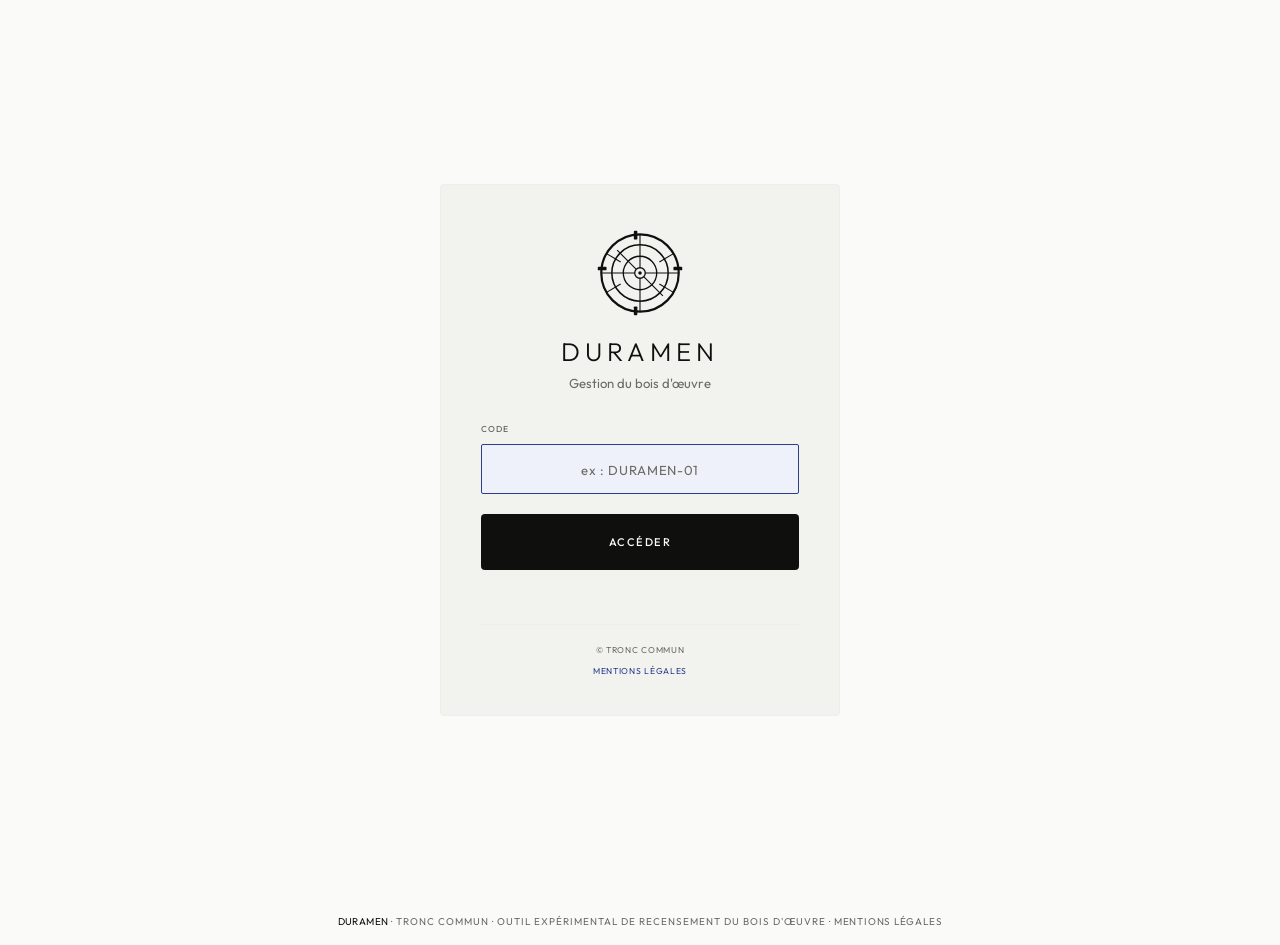
==== index.html @ 6d811fc1 "feat(bureau): donut essences, bug NM, onglets bleus, logo SVG, modale extraction - Vue Ma commune : " ====
<!DOCTYPE html>
<html lang="fr">
<head>
<meta charset="UTF-8">
<meta name="viewport" content="width=device-width, initial-scale=1.0">
<title>DURAMEN — Tronc Commun</title>

<!-- PWA -->
<link rel="manifest" href="manifest.json">
<meta name="theme-color" content="#1A1814">
<meta name="apple-mobile-web-app-capable" content="yes">
<meta name="apple-mobile-web-app-status-bar-style" content="black-translucent">
<meta name="apple-mobile-web-app-title" content="DURAMEN">
<link rel="apple-touch-icon" href="icon-192.png">
<link rel="icon" type="image/png" sizes="192x192" href="icon-192.png">
<link rel="icon" type="image/png" sizes="512x512" href="icon-512.png">

<!-- Fonts -->
<link href="https://fonts.googleapis.com/css2?family=Outfit:wght@200;300;400;500;600&display=swap" rel="stylesheet">
<link rel="stylesheet" href="theme.css">
<link rel="stylesheet" href="ui.css">
</head>
<body>

<!-- ─── HEADER ─── -->
<header>
  <div class="header-inner">

    <!-- Logo : bouton noir + duramen blanc -->
    <div class="logo-mark">
      <!-- Duramen SVG en blanc -->
      <svg xmlns="http://www.w3.org/2000/svg" viewBox="0 0 200 200" fill="none" aria-label="Duramen" style="color:#fff">
        <g transform="translate(100,100)">
          <circle cx="0" cy="0" r="88" stroke="currentColor" stroke-width="5"/>
          <rect x="-96" y="-14" width="20" height="8" rx="2" fill="currentColor"/>
          <rect x="76"  y="-14" width="20" height="8" rx="2" fill="currentColor"/>
          <rect x="-14" y="-96" width="8" height="20" rx="2" fill="currentColor"/>
          <rect x="-14" y="76"  width="8" height="20" rx="2" fill="currentColor"/>
          <circle cx="0" cy="0" r="64" stroke="currentColor" stroke-width="3.5"/>
          <circle cx="0" cy="0" r="38" stroke="currentColor" stroke-width="3"/>
          <circle cx="0" cy="0" r="12" stroke="currentColor" stroke-width="3"/>
          <circle cx="0" cy="0" r="4" fill="currentColor"/>
          <line x1="-88" y1="0" x2="-12" y2="0" stroke="currentColor" stroke-width="2.5"/>
          <line x1="12"  y1="0" x2="88"  y2="0" stroke="currentColor" stroke-width="2.5"/>
          <line x1="-52" y1="-52" x2="-9"  y2="-9"  stroke="currentColor" stroke-width="2.5"/>
          <line x1="9"   y1="9"   x2="52"  y2="52"  stroke="currentColor" stroke-width="2.5"/>
          <line x1="0"   y1="-88" x2="0"   y2="-12" stroke="currentColor" stroke-width="2.5"/>
          <line x1="0"   y1="88"  x2="0"   y2="12"  stroke="currentColor" stroke-width="2.5"/>
          <line x1="76"  y1="-44" x2="44"  y2="-25" stroke="currentColor" stroke-width="2.5"/>
          <line x1="76"  y1="44"  x2="44"  y2="25"  stroke="currentColor" stroke-width="2.5"/>
          <line x1="-76" y1="-44" x2="-44" y2="-25" stroke="currentColor" stroke-width="2.5"/>
          <line x1="-76" y1="44"  x2="-44" y2="25"  stroke="currentColor" stroke-width="2.5"/>
        </g>
      </svg>
    </div>

    <div class="header-title">
      <div class="title-duramen">DURAMEN</div>
      <div class="title-sub">Dynamique pour un Usage Raisonné des Arbres de la MEtropole Nantaise</div>
      <div class="title-tc">Tronc Commun — Gestion du stock bois d'œuvre</div>
    </div>

    <div class="header-right" id="header-stats">
      <div class="stat-pill">Stock : <strong id="hs-vol">—</strong> m³ utiles</div>
      <div class="stat-pill"><strong id="hs-lots">—</strong> lots · <strong id="hs-essences">—</strong> essences</div>
    </div>
  </div>
</header>

<!-- ─── TABS ─── -->
<div class="tabs-wrap">
  <div class="tabs">
    <button class="tab active" onclick="switchTab('saisie',this)">
      <span class="tab-icon">
        <svg width="14" height="14" viewBox="0 0 14 14" fill="none" xmlns="http://www.w3.org/2000/svg"><line x1="7" y1="1" x2="7" y2="13" stroke="currentColor" stroke-width="2" stroke-linecap="round"/><line x1="1" y1="7" x2="13" y2="7" stroke="currentColor" stroke-width="2" stroke-linecap="round"/></svg>
      </span>
      Nouveau lot
    </button>
    <button class="tab" onclick="switchTab('historique',this)">
      <span class="tab-icon">
        <svg width="14" height="14" viewBox="0 0 14 14" fill="none" xmlns="http://www.w3.org/2000/svg"><line x1="2" y1="3" x2="12" y2="3" stroke="currentColor" stroke-width="1.5" stroke-linecap="round"/><line x1="2" y1="7" x2="12" y2="7" stroke="currentColor" stroke-width="1.5" stroke-linecap="round"/><line x1="2" y1="11" x2="8" y2="11" stroke="currentColor" stroke-width="1.5" stroke-linecap="round"/></svg>
      </span>
      Stock
    </button>
    <button class="tab" onclick="switchTab('stock',this)">
      <span class="tab-icon">
        <svg width="14" height="14" viewBox="0 0 14 14" fill="none" xmlns="http://www.w3.org/2000/svg"><rect x="1" y="1" width="5" height="5" rx="1" stroke="currentColor" stroke-width="1.5"/><rect x="8" y="1" width="5" height="5" rx="1" stroke="currentColor" stroke-width="1.5"/><rect x="1" y="8" width="5" height="5" rx="1" stroke="currentColor" stroke-width="1.5"/><rect x="8" y="8" width="5" height="5" rx="1" stroke="currentColor" stroke-width="1.5"/></svg>
      </span>
      Extraction
    </button>
  </div>
</div>

<!-- ─── BOTTOM NAV mobile ─── -->
<nav class="bottom-nav" aria-label="Navigation principale">
  <div class="bottom-nav-inner">
    <button class="bnav-btn" onclick="switchTab('accueil',this)" data-panel="accueil">
      <svg viewBox="0 0 24 24" fill="none" xmlns="http://www.w3.org/2000/svg"><path d="M3 12L12 3L21 12V20C21 20.5523 20.5523 21 20 21H15V15H9V21H4C3.44772 21 3 20.5523 3 20V12Z" stroke="currentColor" stroke-width="1.8" stroke-linecap="round" stroke-linejoin="round"/></svg>
      Accueil
    </button>
    <button class="bnav-btn active" onclick="switchTab('saisie',this)" data-panel="saisie">
      <svg viewBox="0 0 24 24" fill="none" xmlns="http://www.w3.org/2000/svg"><line x1="12" y1="5" x2="12" y2="19" stroke="currentColor" stroke-width="2" stroke-linecap="round"/><line x1="5" y1="12" x2="19" y2="12" stroke="currentColor" stroke-width="2" stroke-linecap="round"/></svg>
      Nouveau
    </button>
    <button class="bnav-btn" onclick="switchTab('historique',this)" data-panel="historique">
      <svg viewBox="0 0 24 24" fill="none" xmlns="http://www.w3.org/2000/svg"><line x1="4" y1="6" x2="20" y2="6" stroke="currentColor" stroke-width="1.8" stroke-linecap="round"/><line x1="4" y1="12" x2="20" y2="12" stroke="currentColor" stroke-width="1.8" stroke-linecap="round"/><line x1="4" y1="18" x2="14" y2="18" stroke="currentColor" stroke-width="1.8" stroke-linecap="round"/></svg>
      Stock
    </button>
    <button class="bnav-btn" onclick="switchTab('stock',this)" data-panel="stock">
      <svg viewBox="0 0 24 24" fill="none" xmlns="http://www.w3.org/2000/svg"><rect x="3" y="3" width="8" height="8" rx="1.5" stroke="currentColor" stroke-width="1.8"/><rect x="13" y="3" width="8" height="8" rx="1.5" stroke="currentColor" stroke-width="1.8"/><rect x="3" y="13" width="8" height="8" rx="1.5" stroke="currentColor" stroke-width="1.8"/><rect x="13" y="13" width="8" height="8" rx="1.5" stroke="currentColor" stroke-width="1.8"/></svg>
      Extraction
    </button>
  </div>
</nav>

<main>

  <!-- ═══ ACCUEIL MOBILE ═══ -->
  <div class="panel" id="panel-accueil">
    <div class="accueil-commune-row">
      <span class="commune-chip home-commune-badge" id="accueil-commune">—</span>
    </div>
    <div class="accueil-stock">
      <div class="accueil-stock-val" id="accueil-stock-val">—</div>
      <div class="home-stock-unit">m³ disponibles</div>
    </div>
    <div class="accueil-actions">
      <button class="btn-home btn-home-primary" onclick="switchTab('saisie',this)" data-panel="saisie">
        <span class="btn-home-icon-box">
          <svg class="btn-home-icon-svg" viewBox="0 0 24 24" fill="none" stroke="currentColor" stroke-width="2" stroke-linecap="round" stroke-linejoin="round"><line x1="12" y1="5" x2="12" y2="19"/><line x1="5" y1="12" x2="19" y2="12"/></svg>
        </span>
        <span class="btn-home-text">
          <span class="btn-home-label">Ajouter au stock</span>
          <span class="btn-home-sub">Saisir un nouveau lot</span>
        </span>
        <span class="btn-home-arrow">›</span>
      </button>
      <button class="btn-home btn-home-secondary" onclick="switchTab('historique',this)" data-panel="historique">
        <span class="btn-home-icon-box btn-home-icon-voir">
          <svg class="btn-home-icon-svg" viewBox="0 0 24 24" fill="none" stroke="currentColor" stroke-width="2" stroke-linecap="round"><line x1="18" y1="20" x2="18" y2="10"/><line x1="12" y1="20" x2="12" y2="4"/><line x1="6" y1="20" x2="6" y2="14"/></svg>
        </span>
        <span class="btn-home-text">
          <span class="btn-home-label">Voir le stock</span>
          <span class="btn-home-sub">Par essence, en temps réel</span>
        </span>
        <span class="btn-home-arrow">›</span>
      </button>
      <button class="btn-home btn-home-secondary" onclick="switchTab('stock',this)" data-panel="stock">
        <span class="btn-home-icon-box">
          <svg class="btn-home-icon-svg" viewBox="0 0 24 24" fill="none" stroke="currentColor" stroke-width="2" stroke-linecap="round" stroke-linejoin="round"><polyline points="17,11 12,6 7,11"/><line x1="12" y1="6" x2="12" y2="18"/><line x1="3" y1="18" x2="21" y2="18"/></svg>
        </span>
        <span class="btn-home-text">
          <span class="btn-home-label">Extraire du stock</span>
          <span class="btn-home-sub">Sortie, usage, destination</span>
        </span>
        <span class="btn-home-arrow">›</span>
      </button>
      <div class="accueil-actions-sep"></div>
      <button class="btn-home btn-home-feedback" onclick="switchTab('feedback',this)" data-panel="feedback">
        <span class="btn-home-icon-box">
          <svg class="btn-home-icon-svg" viewBox="0 0 24 24" fill="none" stroke="currentColor" stroke-width="2" stroke-linecap="round" stroke-linejoin="round"><path d="M21 15a2 2 0 0 1-2 2H7l-4 4V5a2 2 0 0 1 2-2h14a2 2 0 0 1 2 2z"/></svg>
        </span>
        <span class="btn-home-text">
          <span class="btn-home-label">Ticket retour</span>
          <span class="btn-home-sub">Donner mon avis — phase de test</span>
        </span>
        <span class="btn-home-arrow">›</span>
      </button>
    </div>
  </div>

  <!-- ═══ ONGLET 1 : NOUVEAU LOT ═══ -->
  <div class="panel active" id="panel-saisie">

    <div class="step-indicator" id="steps">
      <div class="step active" id="step1"><div class="step-dot">1</div> Informations du lot</div>
      <div class="step-sep">›</div>
      <div class="step" id="step2"><div class="step-dot">2</div> Grumes</div>
      <div class="step-sep">›</div>
      <div class="step" id="step3"><div class="step-dot">3</div> Calcul de débit</div>
    </div>

    <!-- ÉTAPE 1 -->
    <div id="etape1">
      <!-- NOM DU LOT — champ hero, obligatoire et visible -->
      <div class="lot-nom-hero">
        <div style="flex:1">
          <div class="lot-nom-hero-label">Nom du lot *</div>
          <input class="lot-nom-hero-input" type="text" id="lot-nom"
            placeholder="Ex : Chênes bord du chemin de la Haie…"
            autocomplete="off">
          <div class="lot-nom-required hidden" id="lot-nom-required">⚠ Le nom du lot est obligatoire</div>
        </div>
      </div>

      <div class="card">
        <div class="card-title">
          <svg class="icon-inline" viewBox="0 0 104 132" fill="none" xmlns="http://www.w3.org/2000/svg"><path d="M28 120 L28 86" stroke="currentColor" stroke-width="2.5" stroke-linecap="round"/><path d="M28 92 C28 60 4 54 8 40 C12 26 44 26 48 40 C52 54 28 60 28 92Z" fill="none" stroke="currentColor" stroke-width="2.2"/><path d="M52 125 L52 82" stroke="currentColor" stroke-width="2.5" stroke-linecap="round"/><path d="M52 90 C52 52 22 44 26 26 C30 8 74 8 78 26 C82 44 52 52 52 90Z" fill="none" stroke="currentColor" stroke-width="2.2"/><path d="M76 120 L76 88" stroke="currentColor" stroke-width="2.5" stroke-linecap="round"/><path d="M76 94 C76 62 52 56 56 42 C60 28 92 28 96 42 C100 56 76 62 76 94Z" fill="none" stroke="currentColor" stroke-width="2.2"/><path d="M8 126 Q52 118 96 126" fill="none" stroke="currentColor" stroke-width="2.2" stroke-linecap="round"/></svg>
          Informations générales du lot
        </div>
        <div class="form-grid">
          <div class="field">
            <label>Essence de l'arbre *</label>
            <select id="essence">
              <option value="">— Choisir —</option>
              <option value="Aulne">Aulne</option>
              <option value="Châtaignier">Châtaignier</option>
              <option value="Chêne">Chêne</option>
              <option value="Cyprès">Cyprès</option>
              <option value="Douglas">Douglas</option>
              <option value="Épicéa">Épicéa</option>
              <option value="Frêne">Frêne</option>
              <option value="Hêtre">Hêtre</option>
              <option value="Mélèze">Mélèze</option>
              <option value="Merisier">Merisier</option>
              <option value="Noyer">Noyer</option>
              <option value="Peuplier">Peuplier</option>
              <option value="Pin maritime">Pin maritime</option>
              <option value="Pin sylvestre">Pin sylvestre</option>
              <option value="Platane">Platane</option>
              <option value="Robinier (Acacia)">Robinier (Acacia)</option>
              <option value="Séquoia">Séquoia</option>
              <option value="Tilleul">Tilleul</option>
              <option value="Autre">Autre</option>
            </select>
          </div>
          <div class="field">
            <label>Commune</label>
            <input type="text" id="commune" placeholder="Ex : votre commune" autocomplete="off">
            <span id="commune-hint" class="commune-hint hidden"><a href="#" onclick="reinitialiserCommune();return false;" style="color:var(--signal)">Modifier la commune</a></span>
          </div>
          <div class="field">
            <label>Cause d'abattage *</label>
            <select id="cause">
              <option value="">— Choisir —</option>
              <option value="Coupe sanitaire">Coupe sanitaire</option>
              <option value="Intempérie">Intempérie (chablis, neige…)</option>
              <option value="Entretien">Entretien courant</option>
              <option value="Aménagement">Aménagement urbain</option>
              <option value="Plantation">Renouvellement plantation</option>
            </select>
          </div>
          <div class="field">
            <label>Provenance *</label>
            <select id="provenance">
              <option value="">— Choisir —</option>
              <option value="Alignement">Alignement urbain</option>
              <option value="Bosquet">Bosquet</option>
              <option value="Forêt">Forêt</option>
              <option value="Haie bocagère">Haie bocagère</option>
              <option value="Parc">Parc municipal</option>
            </select>
          </div>
          <div class="field">
            <label>Année de coupe *</label>
            <select id="annee">
              <option value="">— Choisir —</option>
              <option value="2020">2020</option>
              <option value="2021">2021</option>
              <option value="2022">2022</option>
              <option value="2023">2023</option>
              <option value="2024">2024</option>
              <option value="2025">2025</option>
              <option value="2026" selected>2026</option>
              <option value="2027">2027</option>
              <option value="2028">2028</option>
              <option value="2029">2029</option>
              <option value="2030">2030</option>
            </select>
          </div>
          <div class="field">
            <label>Usage prévu du bois *</label>
            <select id="usage">
              <option value="">— Choisir —</option>
              <option value="Intérieur">Intérieur</option>
              <option value="Extérieur">Extérieur</option>
              <option value="Non défini">Non défini</option>
            </select>
          </div>
        </div>

        <!-- PARTAGE VOLONTAIRE -->
        <div class="partage-toggle-wrap">
          <div class="partage-toggle-label">
            <strong>Rendre ce lot visible aux autres communes</strong>
            <small>Si activé, les autres communes pourront consulter ce lot en lecture seule dans la vue Territoire</small>
          </div>
          <label class="toggle-switch">
            <input type="checkbox" id="lot-partage">
            <span class="toggle-slider"></span>
          </label>
        </div>

        <div class="flex-end">
          <button class="btn btn-primary" onclick="goToEtape2()">Continuer → Saisie des grumes</button>
        </div>
      </div>
    </div>

    <!-- ÉTAPE 2 -->
    <div id="etape2" class="hidden">
      <div class="card">
        <div class="card-title">
          <svg class="icon-inline" viewBox="0 0 130 110" fill="none" xmlns="http://www.w3.org/2000/svg"><line x1="22" y1="28" x2="112" y2="33" stroke="currentColor" stroke-width="3" stroke-linecap="round"/><line x1="22" y1="92" x2="112" y2="87" stroke="currentColor" stroke-width="3" stroke-linecap="round"/><path d="M72 33 Q80 18 96 8" stroke="currentColor" stroke-width="2.8" stroke-linecap="round"/><ellipse cx="22" cy="60" rx="14" ry="32" fill="white" stroke="currentColor" stroke-width="3"/><ellipse cx="22" cy="60" rx="9" ry="21" fill="none" stroke="currentColor" stroke-width="2"/><ellipse cx="22" cy="60" rx="4.5" ry="11" fill="none" stroke="currentColor" stroke-width="2"/><ellipse cx="112" cy="60" rx="10" ry="27" fill="white" stroke="currentColor" stroke-width="3"/></svg>
          Saisie des grumes
          <span id="nb-grumes-badge" style="margin-left:auto;background:var(--encre);color:var(--craie);padding:2px 9px;border-radius:2px;font-size:0.65rem;font-weight:500;letter-spacing:0.1em;">0 grume</span>
        </div>
        <div class="info-box">Saisissez les dimensions de chaque grume. Le diamètre est mesuré au petit bout, sans l'écorce.</div>
        <div class="form-grid three">
          <div class="field">
            <label>Longueur (m) *</label>
            <input type="number" id="g-longueur" min="0.1" max="30" step="0.01" placeholder="Ex : 4.20">
          </div>
          <div class="field">
            <label>Ø petit bout (cm) *</label>
            <input type="number" id="g-diametre" min="5" max="200" step="1" placeholder="Ex : 28">
          </div>
          <div class="field">
            <label>&nbsp;</label>
            <button class="btn btn-primary" onclick="ajouterGrume()">+ Ajouter la grume</button>
          </div>
        </div>
        <div id="grumes-container" style="margin-top:18px">
          <div class="empty-state">
            <div class="icon">
              <svg width="40" height="35" viewBox="0 0 130 110" fill="none" xmlns="http://www.w3.org/2000/svg"><line x1="22" y1="28" x2="112" y2="33" stroke="#C9BAA3" stroke-width="3" stroke-linecap="round"/><line x1="22" y1="92" x2="112" y2="87" stroke="#C9BAA3" stroke-width="3" stroke-linecap="round"/><ellipse cx="22" cy="60" rx="14" ry="32" fill="none" stroke="#C9BAA3" stroke-width="3"/><ellipse cx="22" cy="60" rx="9" ry="21" fill="none" stroke="#C9BAA3" stroke-width="2"/><ellipse cx="112" cy="60" rx="10" ry="27" fill="none" stroke="#C9BAA3" stroke-width="3"/></svg>
            </div>
            <p>Aucune grume saisie pour l'instant.<br>Ajoutez votre première grume ci-dessus.</p>
          </div>
        </div>
        <div class="flex-between mt-16">
          <button class="btn btn-outline" onclick="goToEtape1()">← Retour</button>
          <button class="btn btn-primary" onclick="goToEtape3()">Continuer → Calcul de débit</button>
        </div>
      </div>
    </div>

    <!-- ÉTAPE 3 -->
    <div id="etape3" class="hidden">
      <div class="card">
        <div class="card-title">⚙ Paramètres de sciage</div>
        <div id="info-essence-debit" class="info-box"></div>
        <div class="form-grid">
          <div class="field">
            <label>Épaisseur des planches (mm) *</label>
            <input type="number" id="epaisseur" min="5" max="200" step="1" placeholder="Ex : 27" oninput="calculerDebit()">
          </div>
          <div class="field">
            <label>&nbsp;</label>
            <span class="formule-badge" style="align-self:flex-end" data-tip="Formule DURAMEN :&#10;V_débits = V_grume × 0.55 × (e / (e + 3))&#10;&#10;• V_grume = π × (D/2)² × L&#10;• 0.55 = rendement matière (pertes géométriques, défauts, écorce)&#10;• e = épaisseur nominale en mm&#10;• 3 mm = trait de scie fixe&#10;&#10;Nb planches = D / (e + 3)">📐 Formule utilisée</span>
          </div>
        </div>
      </div>

      <div id="resultats-container" class="hidden">
        <div class="result-block">
          <h3>📊 Résultats du débit</h3>
          <div class="result-grid" id="result-grid"></div>
          <div class="dechets-block" id="dechets-block"></div>
        </div>
        <div class="card">
          <div class="card-title">📋 Détail par grume</div>
          <div class="table-wrap">
            <table id="result-table">
              <thead>
                <tr>
                  <th>#</th><th>Longueur</th><th>Ø petit bout</th>
                  <th>Volume grume</th><th>Nb planches</th>
                  <th>Linéaire total</th><th>Largeur moy.</th>
                </tr>
              </thead>
              <tbody id="result-tbody"></tbody>
            </table>
          </div>
        </div>
      </div>

      <div class="flex-between mt-16">
        <button class="btn btn-outline" onclick="goToEtape2()">← Retour</button>
        <button class="btn btn-primary" onclick="sauvegarderLot()">💾 Sauvegarder ce lot</button>
      </div>
    </div>

  </div>

  <!-- ═══ ONGLET 2 : STOCK ═══ -->
  <div class="panel" id="panel-stock">
    <div id="ext-content"></div>
    <div id="grume-sel-sheet-wrap">
      <div id="grume-sel-sheet-overlay" onclick="fermerGrumeSelSheet()"></div>
      <div id="grume-sel-sheet">
        <div class="grume-sel-handle"></div>
        <div id="grume-sel-content"></div>
      </div>
    </div>
  </div>

  <!-- ═══ ONGLET 3 : EXTRACTIONS ═══ -->
  <div class="panel" id="panel-extraction">
    <div class="flex-between" style="margin-bottom:20px">
      <div>
        <div class="stock-title">Extractions de lots</div>
        <div class="stock-subtitle">Enregistrez les sorties de bois avec usage et destination</div>
      </div>
      <button class="btn btn-primary" onclick="ouvrirModalExtraction()">↗ Nouvelle extraction</button>
    </div>
    <div id="extraction-list"></div>
  </div>

  <!-- ═══ ONGLET 4 : HISTORIQUE ═══ -->
  <div class="panel" id="panel-historique">
    <div class="histo-toggle-bar">
      <button class="histo-toggle-btn active" id="histo-btn-commune" onclick="switchHistoVue('commune')">Ma commune</button>
      <button class="histo-toggle-btn" id="histo-btn-communaute" onclick="switchHistoVue('communaute')">Communauté</button>
    </div>
    <div id="histo-content"></div>
  </div>

  <!-- ═══ ONGLET 5 : TERRITOIRE ═══ -->
  <div class="panel" id="panel-territoire">
    <div class="flex-between" style="margin-bottom:20px">
      <div>
        <div class="stock-title">Vue Territoire</div>
        <div class="stock-subtitle">Lots partagés volontairement par les communes partenaires</div>
      </div>
    </div>
    <div class="info-box" style="margin-bottom:18px">
      Seuls les lots dont les communes ont activé le partage sont visibles ici. Chaque commune reste libre de partager ou non ses données.
    </div>
    <div id="territoire-container"></div>
  </div>

  <!-- ═══ PANEL : TICKET RETOUR ═══ -->
  <div class="panel" id="panel-feedback">
    <div class="feedback-header">
      <button class="feedback-retour-btn" onclick="retourAccueil()">← Accueil</button>
      <div class="feedback-titre">Ticket retour — phase de test</div>
    </div>
    <div class="feedback-card">
      <div class="feedback-section-label">Type de retour</div>
      <div class="feedback-types">
        <button class="feedback-type-btn" onclick="selFeedbackType(this,'usage-design')">Usage / Design</button>
        <button class="feedback-type-btn" onclick="selFeedbackType(this,'amelioration')">Amélioration</button>
        <button class="feedback-type-btn" onclick="selFeedbackType(this,'bug')">Bug</button>
        <button class="feedback-type-btn" onclick="selFeedbackType(this,'message-libre')">Message libre</button>
      </div>
      <div class="feedback-section-label">Votre message</div>
      <textarea class="feedback-textarea" id="feedback-message" placeholder="Décrivez votre retour en détail..."></textarea>
      <div class="feedback-actions">
        <button class="feedback-btn-envoyer" onclick="envoyerTicket()">Envoyer le ticket</button>
        <button class="feedback-btn-effacer" onclick="effacerTicket()">Effacer</button>
      </div>
    </div>
  </div>

  <!-- ═══ GRUME SHEET ═══ -->
  <div id="grume-sheet-wrap">
    <div id="grume-sheet-overlay" onclick="fermerGrumeSheet()"></div>
    <div id="grume-sheet">
      <div class="grume-sheet-handle"></div>
      <div id="grume-sheet-content"></div>
    </div>
  </div>

</main>

<!-- ─── MODAL EXTRACTION ─── -->
<div class="extract-modal-bg" id="modal-extraction">
  <div class="extract-modal">
    <button class="modal-close" onclick="fermerModalExtraction()">✕</button>
    <h2>Nouvelle extraction</h2>
    <p class="modal-sub">Enregistrez la sortie d'un lot ou d'un volume de bois</p>
    <div class="form-grid" style="gap:14px">
      <div class="field">
        <label>Essence concernée *</label>
        <select id="ext-essence"><option value="">— Choisir —</option></select>
      </div>
      <div class="field">
        <label>Volume extrait (m³ utiles) *</label>
        <input type="number" id="ext-volume" min="0.001" step="0.001" placeholder="Ex : 0.850">
      </div>
      <div class="field">
        <label>Usage / Destination fonctionnelle *</label>
        <select id="ext-usage">
          <option value="">— Choisir —</option>
          <option value="Intérieur">Intérieur</option>
          <option value="Extérieur">Extérieur</option>
        </select>
      </div>
      <div class="field">
        <label>Lieu de destination *</label>
        <input type="text" id="ext-destination" placeholder="Ex : Atelier municipal de Vertavien">
      </div>
      <div class="field">
        <label>Commune de destination</label>
        <input type="text" id="ext-commune" placeholder="Ex : Saint-Jean-de-Boiseau">
      </div>
      <div class="field">
        <label>Responsable / Contact</label>
        <input type="text" id="ext-contact" placeholder="Ex : Jean Dupont, menuisier">
      </div>
    </div>
    <div class="field" style="margin-top:14px">
      <label>Notes complémentaires</label>
      <textarea id="ext-notes" placeholder="Détails sur la commande, conditions particulières…"></textarea>
    </div>
    <div id="ext-disponible" class="info-box ext-disponible hidden"></div>
    <div class="flex-end" style="margin-top:20px">
      <button class="btn btn-outline" onclick="fermerModalExtraction()">Annuler</button>
      <button class="btn btn-primary" onclick="enregistrerExtraction()">↗ Enregistrer l'extraction</button>
    </div>
  </div>
</div>

<!-- ─── ÉCRAN DE CONNEXION ─── -->
<div id="ecran-connexion" class="visible">
  <div class="login-card">
    <div class="login-logo">
      <svg xmlns="http://www.w3.org/2000/svg" viewBox="0 0 200 200" fill="none" aria-label="Duramen" style="color:var(--sumi)">
        <g transform="translate(100,100)">
          <circle cx="0" cy="0" r="88" stroke="currentColor" stroke-width="5"/>
          <rect x="-96" y="-14" width="20" height="8" rx="2" fill="currentColor"/>
          <rect x="76"  y="-14" width="20" height="8" rx="2" fill="currentColor"/>
          <rect x="-14" y="-96" width="8" height="20" rx="2" fill="currentColor"/>
          <rect x="-14" y="76"  width="8" height="20" rx="2" fill="currentColor"/>
          <circle cx="0" cy="0" r="64" stroke="currentColor" stroke-width="3.5"/>
          <circle cx="0" cy="0" r="38" stroke="currentColor" stroke-width="3"/>
          <circle cx="0" cy="0" r="12" stroke="currentColor" stroke-width="3"/>
          <circle cx="0" cy="0" r="4" fill="currentColor"/>
          <line x1="-88" y1="0" x2="-12" y2="0" stroke="currentColor" stroke-width="2.5"/>
          <line x1="12"  y1="0" x2="88"  y2="0" stroke="currentColor" stroke-width="2.5"/>
          <line x1="-52" y1="-52" x2="-9"  y2="-9"  stroke="currentColor" stroke-width="2.5"/>
          <line x1="9"   y1="9"   x2="52"  y2="52"  stroke="currentColor" stroke-width="2.5"/>
          <line x1="0"   y1="-88" x2="0"   y2="-12" stroke="currentColor" stroke-width="2.5"/>
          <line x1="0"   y1="88"  x2="0"   y2="12"  stroke="currentColor" stroke-width="2.5"/>
          <line x1="76"  y1="-44" x2="44"  y2="-25" stroke="currentColor" stroke-width="2.5"/>
          <line x1="76"  y1="44"  x2="44"  y2="25"  stroke="currentColor" stroke-width="2.5"/>
          <line x1="-76" y1="-44" x2="-44" y2="-25" stroke="currentColor" stroke-width="2.5"/>
          <line x1="-76" y1="44"  x2="-44" y2="25"  stroke="currentColor" stroke-width="2.5"/>
        </g>
      </svg>
    </div>
    <div class="login-title">DURAMEN</div>
    <div class="login-sub">Gestion du bois d'œuvre</div>
    <label class="login-field-label" for="login-code">CODE</label>
    <input class="login-input" type="text" id="login-code"
      placeholder="ex : DURAMEN-01"
      autocomplete="off" autocorrect="off" autocapitalize="characters" spellcheck="false"
      onkeydown="if(event.key==='Enter') tentativeConnexion()">
    <button class="login-btn" id="btn-login" onclick="tentativeConnexion()">ACCÉDER</button>
    <div class="login-error" id="login-erreur"></div>
    <div class="login-footer-links">
      <span class="login-copyright">© Tronc Commun</span>
      <a href="#" onclick="afficherMentions();return false;">Mentions légales</a>
    </div>
  </div>
</div>

<!-- ─── MENTIONS LÉGALES ─── -->
<div id="panel-mentions" class="hidden">
  <div id="panel-mentions-inner">
    <div class="mentions-body">
      <h2>Mentions légales &amp; Conditions d'utilisation</h2>
      <div class="date">Version 1.0 — 2026</div>
      <h3>1. Éditeur</h3>
      <p><strong>Tronc Commun</strong><br>La Montagne — 44620 · <a href="mailto:contact.tronccommun@gmail.com">contact.tronccommun@gmail.com</a> · SIRET 985 323 146 00011<br>Responsable de publication : Tronc Commun</p>
      <h3>2. Hébergement</h3>
      <p><strong>GitHub Pages</strong> — GitHub, Inc., San Francisco, CA, États-Unis.</p>
      <p><strong>Supabase</strong> — Supabase Inc. Données stockées dans l'Union européenne (région eu-west).</p>
      <h3>3. Nature de l'application</h3>
      <div class="mentions-highlight">DURAMEN est un <strong>outil expérimental de recensement de ressources naturelles</strong>, mis à disposition gratuitement dans le cadre d'une phase de test. Il ne constitue pas un logiciel certifié et ne saurait engager la responsabilité de son éditeur en cas d'interruption de service, de perte de données ou d'inexactitude des informations saisies.</div>
      <h3>4. Données collectées</h3>
      <p>DURAMEN ne collecte <strong>aucune donnée personnelle</strong> au sens du RGPD. Les données enregistrées sont exclusivement : volumes et essences de bois d'œuvre, noms de communes (données publiques), informations techniques sur les lots, codes d'accès anonymisés.</p>
      <h3>5. Partage des données entre communes</h3>
      <p>Chaque commune <strong>choisit librement</strong> de rendre visibles ses lots aux autres communes partenaires, lot par lot, via un bouton de partage. Les données non partagées restent strictement privées et accessibles uniquement aux agents de la commune concernée. Aucune donnée n'est partagée par défaut.</p>
      <h3>6. Accès et contrôle</h3>
      <p>L'accès est conditionné à un code d'accès communal attribué par l'éditeur. Ce code est partageable uniquement avec les agents habilités de la même commune (maximum 3 agents par code). L'éditeur se réserve le droit de désactiver tout code sans préavis en cas d'usage non conforme.</p>
      <h3>7. Responsabilité</h3>
      <p>La responsabilité de l'éditeur ne peut être engagée en cas d'interruption de service (GitHub, Supabase), de perte de données consécutive à une défaillance technique, d'usage non conforme, ou de dommages indirects.</p>
      <h3>8. Propriété intellectuelle</h3>
      <p>L'application DURAMEN, son interface, ses graphismes et son code source sont la propriété exclusive de l'éditeur. Toute reproduction sans autorisation est interdite.</p>
      <h3>9. Contact</h3>
      <p><a href="mailto:contact.tronccommun@gmail.com">contact.tronccommun@gmail.com</a></p>
      <div style="margin-top:28px">
        <button class="btn btn-outline" onclick="fermerMentions()">← Retour</button>
      </div>
    </div>
  </div>
</div>

<footer>
  <span>DURAMEN</span> · Tronc Commun · Outil expérimental de recensement du bois d'œuvre ·
  <a href="#" onclick="afficherMentions();return false;" style="color:var(--lin);text-decoration:none;letter-spacing:0.08em">Mentions légales</a>
</footer>

<script src="core.js"></script>
<script src="app.js"></script>
<script>
if ('serviceWorker' in navigator) {
  navigator.serviceWorker.register('./sw.js');
}
</script>
</body>
</html>
---- theme.css ----
/* ═══════════════════════════════════════
   DESIGN SYSTEM — Duramen / theme.css
   Tokens de design : couleurs, typographie, espacement
   Ce fichier est la seule source de vérité pour la palette et les polices.
═══════════════════════════════════════ */
:root {
  /* ─── Fonds ─── */
  --washi:        #FAFAF9;   /* fond principal */
  --neige:        #F2F2EE;   /* fond secondaire, stats */
  --brume:        #EEEEE9;   /* séparateurs, fond cards légères */

  /* ─── Textes ─── */
  --sumi:         #0F0F0E;   /* texte principal, header, CTA */
  --cendre:       #6b6b63;   /* labels, secondaire, placeholders */
  --pierre:       #CECEC8;   /* éléments inactifs, nav off, bordures légères */

  /* ─── Accent unique ─── */
  --indigo:       #2B3F8C;   /* onglet actif, champ focus, valeur calculée, badge commune, barre stock */
  --indigo-clair: #EEF0FA;   /* fond badge indigo */

  /* ─── Statuts ─── */
  --rouge:        #c0392b;
  --orange:       #d35400;
  --vert:         #788d5d;   /* validation, enregistrement */

  /* ─── Typographie ─── */
  --font-display:         'Outfit', sans-serif;
  --font-body:            'Outfit', sans-serif;
  --font-weight-thin:     300;
  --font-weight-light:    400;
  --font-weight-regular:  500;
  --font-weight-medium:   500;
  --font-weight-semibold: 600;

  /* ─── Bordures ─── */
  --border-thin:    1px solid var(--brume);
  --border-field:   1px solid var(--pierre);
  --border-active:  1px solid var(--indigo);
  --border-filled:  1px solid var(--sumi);

  /* ─── Rayons ─── */
  --border-radius-sm:    2px;
  --border-radius-md:    4px;
  --border-radius-bar:   3px;   /* barres de progression */
  --border-radius-btn:   10px;  /* boutons icône et toggles */
  --border-radius-inner: 8px;   /* cards internes, cadre valeur calculée */
  --border-radius-card:  12px;  /* cartes et boutons mobiles */
  --border-radius-pill:  20px;  /* badge commune, chips pilule */
  --border-radius-sheet: 14px;  /* arrondis top des bottom sheets */
  --border-radius-lg:    18px;  /* cadre téléphone uniquement */

  /* ─── Couleurs composées ─── */
  --indigo-border:  rgba(43, 63, 140, 0.2);    /* séparateur indigo léger */
  --indigo-sombre:  #1f2e6a;                    /* hover bouton indigo */
  --overlay-light:  rgba(15, 15, 14, 0.4);     /* fond overlay bottom sheets */
  --overlay:        rgba(15, 15, 14, 0.5);     /* fond overlay chargement */
  --overlay-dark:   rgba(15, 15, 14, 0.6);     /* fond overlay modales */
  --blanc-semi:     rgba(255, 255, 255, 0.65); /* labels sur fond sombre */
  --blanc-alpha:    rgba(255, 255, 255, 0.12); /* icône sur bouton sumi */
  --rouge-rgb:      192, 57, 43;               /* pour dégradés rouge semi-transparent */
}
---- ui.css ----
/* ═══════════════════════════════════════
   UI — Duramen / ui.css
   Composants visuels : layout, cartes, boutons, formulaires…
   Ce fichier est le terrain de jeu du graphiste.
   Les valeurs de couleur viennent toutes de theme.css (var(--…)).
═══════════════════════════════════════ */

*, *::before, *::after { box-sizing: border-box; margin: 0; padding: 0; }

body {
  font-family: var(--font-body);
  background: var(--washi);
  color: var(--sumi);
  min-height: 100vh;
  font-size: 13px;
  font-weight: var(--font-weight-light);
  line-height: 1.7;
}

/* ─── UTILITAIRES ─── */
.hidden { display: none !important; }

/* Extrait de HTML (inline styles supprimés) */
.commune-hint { font-size: 0.62rem; color: var(--cendre); }
.ext-disponible { margin-top: 14px; }

/* ─── HEADER ─── */
header {
  background: var(--washi);
  border-bottom: var(--border-thin);
  position: relative;
}

.header-inner {
  max-width: 1160px;
  margin: 0 auto;
  padding: 20px 32px 18px;
  display: flex;
  align-items: center;
  gap: 24px;
}

.logo-mark {
  flex-shrink: 0;
  width: 64px; height: 64px;
  background: transparent;
  display: flex; align-items: center; justify-content: center;
}
.logo-mark svg {
  width: 64px; height: 64px;
  color: var(--sumi);
  opacity: 0.9;
}

.header-title { flex: 1; min-width: 0; }

.title-duramen {
  font-family: var(--font-display);
  font-size: 1.55rem;
  font-weight: var(--font-weight-thin);
  color: var(--sumi);
  letter-spacing: 0.2em;
  line-height: 1;
  text-transform: uppercase;
}
.title-sub {
  font-family: var(--font-body);
  font-size: 0.78rem;
  color: var(--cendre);
  letter-spacing: 0.04em;
  margin-top: 5px;
  line-height: 1.4;
}
.title-tc {
  font-family: var(--font-body);
  font-size: 0.62rem;
  color: var(--indigo);
  font-weight: var(--font-weight-medium);
  letter-spacing: 0.12em;
  text-transform: uppercase;
  margin-top: 8px;
  display: flex; align-items: center; gap: 8px;
}
.title-tc::before {
  content: '';
  display: inline-block;
  width: 16px; height: 1px;
  background: var(--indigo);
}

.header-right { text-align: right; flex-shrink: 0; }
.header-stats-mobile { display: none; }
.stat-pill {
  background: var(--neige);
  border: var(--border-thin);
  border-radius: var(--border-radius-sm);
  padding: 5px 12px;
  margin-bottom: 5px;
  font-size: 0.72rem;
  color: var(--cendre);
  letter-spacing: 0.06em;
}
.stat-pill strong {
  color: var(--sumi);
  font-family: var(--font-display);
  font-size: 1rem;
  font-weight: var(--font-weight-light);
  letter-spacing: -0.02em;
}

/* ─── TABS desktop ─── */
.tabs-wrap {
  background: var(--washi);
  border-bottom: var(--border-thin);
}
.tabs {
  display: flex;
  max-width: 1160px;
  margin: 0 auto;
  padding: 0 32px;
  gap: 0;
}
.tab {
  padding: 10px 20px;
  cursor: pointer;
  font-family: var(--font-body);
  font-size: 0.62rem;
  font-weight: var(--font-weight-medium);
  color: var(--cendre);
  border: none;
  background: none;
  letter-spacing: 0.12em;
  text-transform: uppercase;
  display: flex; align-items: center; gap: 7px;
  border-bottom: 2px solid transparent;
  margin-bottom: -1px;
  transition: all 0.15s;
  white-space: nowrap;
  border-radius: 6px 6px 0 0;
}
.tab:hover { color: var(--sumi); background: var(--neige); }
.tab.active {
  background: var(--indigo);
  color: var(--washi);
  font-weight: var(--font-weight-semibold);
  border-bottom-color: transparent;
}
.tab .tab-icon { font-size: 0.85rem; flex-shrink: 0; }

/* ─── BOTTOM NAV mobile ─── */
.bottom-nav {
  display: none;
  position: fixed;
  bottom: 0; left: 0; right: 0;
  background: var(--washi);
  border-top: var(--border-thin);
  z-index: 50;
  padding-bottom: env(safe-area-inset-bottom);
}
.bottom-nav-inner { display: flex; justify-content: space-around; }
.bnav-btn {
  flex: 1;
  display: flex;
  flex-direction: column;
  align-items: center;
  gap: 3px;
  padding: 10px 4px 8px;
  background: none;
  border: none;
  cursor: pointer;
  color: var(--pierre);
  font-family: var(--font-body);
  font-size: 0.58rem;
  letter-spacing: 0.06em;
  text-transform: uppercase;
  transition: color 0.15s;
  -webkit-tap-highlight-color: transparent;
}
.bnav-btn svg { width: 22px; height: 22px; }
.bnav-btn.active { color: var(--indigo); font-weight: var(--font-weight-semibold); }
.bnav-btn.active svg { color: var(--indigo); }

/* ─── MAIN ─── */
main {
  max-width: 1160px;
  margin: 0 auto;
  padding: 28px 20px 80px;
}
.panel { display: none; }
.panel.active { display: block; }

/* ══════════════════════
   MOBILE
══════════════════════ */
@media (max-width: 600px) {
  .header-inner { padding: 12px 14px 10px; gap: 10px; }
  .logo-mark { width: 42px; height: 42px; }
  .logo-mark svg { width: 42px; height: 42px; }
  .title-duramen { font-size: 1.2rem; }
  .title-sub { display: none; }
  .title-tc { font-size: 0.6rem; margin-top: 4px; letter-spacing: 0.06em; }
  .header-right { display: none; }
  header { display: none; }
  .header-stats-mobile { display: none !important; }
  .tabs-wrap { display: none; }
  .bottom-nav { display: block; }
  footer { display: none; }
  main { padding: 14px 12px 84px; }
  .card { padding: 14px 13px; }
  .card-title { font-size: 0.62rem; }
  .step-indicator { gap: 5px; }
  .step { font-size: 0.6rem; }

  /* Connexion — règle 16px mobile */
  .login-card { padding: 36px 24px 28px; }
  .login-title { font-size: 1.8rem; }
  .login-sub { font-size: 1rem; font-weight: var(--font-weight-regular); }
  .login-field-label { font-size: 1rem; font-weight: var(--font-weight-regular); }
  .login-input { font-size: 1.125rem; font-weight: var(--font-weight-regular); }
  .login-btn { font-size: 1rem; font-weight: var(--font-weight-regular); }
  .login-error { font-size: 1rem; }
  .login-footer-links { font-size: 0.875rem; }

  /* Champs — anti-zoom iOS (font-size < 16px déclenche le zoom Safari) */
  .field input, .field select, .field textarea { font-size: 1rem; }

}

/* ─── CARD ─── */
.card {
  background: var(--washi);
  border-radius: var(--border-radius-md);
  padding: 24px 26px;
  margin-bottom: 16px;
  border: var(--border-thin);
}
.card-title {
  font-family: var(--font-display);
  font-size: 0.62rem;
  font-weight: var(--font-weight-medium);
  color: var(--sumi);
  letter-spacing: 0.12em;
  text-transform: uppercase;
  margin-bottom: 18px;
  display: flex; align-items: center; gap: 9px;
  padding-bottom: 12px;
  border-bottom: var(--border-thin);
}
.card-title .icon { font-size: 0.9rem; }

/* ─── FORM ─── */
.form-grid { display: grid; grid-template-columns: 1fr 1fr; gap: 14px; }
.form-grid.three { grid-template-columns: 1fr 1fr 1fr; }
.form-grid.four  { grid-template-columns: 1fr 1fr 1fr 1fr; }
.form-grid.full  { grid-template-columns: 1fr; }
@media(max-width:680px){
  .form-grid,.form-grid.three,.form-grid.four { grid-template-columns: 1fr; }
}

.field { display: flex; flex-direction: column; gap: 6px; }
.field label {
  font-family: var(--font-body);
  font-size: 0.54rem;
  font-weight: var(--font-weight-medium);
  color: var(--cendre);
  text-transform: uppercase;
  letter-spacing: 0.12em;
}
.field input, .field select, .field textarea {
  padding: 9px 0;
  border: none;
  border-bottom: var(--border-field);
  border-radius: 0;
  font-size: 0.92rem;
  font-family: var(--font-body);
  font-weight: var(--font-weight-light);
  background: transparent;
  color: var(--sumi);
  transition: border-color 0.2s;
  outline: none;
  appearance: none;
}
.field input:focus, .field select:focus, .field textarea:focus {
  border-bottom-color: var(--indigo);
}
.field input:not(:placeholder-shown):not(:focus) {
  border-bottom: var(--border-filled);
}
input.commune-locked {
  color: var(--cendre);
  cursor: default;
  border-bottom-color: var(--pierre);
}
.commune-readonly-val {
  padding: 9px 0;
  border-bottom: 1px solid var(--pierre);
  font-size: 0.92rem;
  font-family: var(--font-body);
  font-weight: var(--font-weight-medium);
  color: var(--indigo);
}
.field input::placeholder, .field textarea::placeholder {
  font-family: var(--font-body);
  font-weight: var(--font-weight-light);
  color: var(--pierre);
}
.field textarea {
  resize: vertical; min-height: 70px; line-height: 1.5;
  border: var(--border-field); border-radius: var(--border-radius-sm); padding: 9px 12px;
}
.field textarea:focus { border-color: var(--indigo); }
select {
  background-image: url("data:image/svg+xml,%3Csvg xmlns='http://www.w3.org/2000/svg' width='10' height='6'%3E%3Cpath d='M0 0l5 6 5-6z' fill='%23B0B0AA'/%3E%3C/svg%3E");
  background-repeat: no-repeat;
  background-position: right 4px center;
  padding-right: 22px;
  cursor: pointer;
}

/* ─── BUTTONS ─── */
.btn {
  padding: 10px 20px;
  border: var(--border-thin);
  border-radius: var(--border-radius-sm);
  font-family: var(--font-body);
  font-size: 0.62rem;
  font-weight: var(--font-weight-medium);
  letter-spacing: 0.14em;
  text-transform: uppercase;
  cursor: pointer;
  transition: all 0.15s;
  display: inline-flex; align-items: center; gap: 7px;
  background: transparent;
  color: var(--sumi);
}
.btn:hover { background: var(--neige); }

.btn-primary {
  background: var(--sumi);
  color: var(--washi);
  border: none;
  border-radius: var(--border-radius-md);
}
.btn-primary:hover { background: var(--sumi); }

.btn-signal {
  background: var(--indigo);
  color: var(--washi);
  border: none;
}
.btn-signal:hover { background: var(--indigo-sombre); }

.btn-success {
  background: var(--sumi);
  color: var(--washi);
  border: none;
}
.btn-success:hover { background: var(--sumi); }

.btn-orange {
  background: var(--sumi);
  color: var(--washi);
  border: none;
}
.btn-orange:hover { background: var(--sumi); }

.btn-danger {
  background: transparent;
  color: var(--rouge);
  border: 1px solid var(--rouge);
  padding: 5px 10px;
  font-size: 0.62rem;
}
.btn-danger:hover { background: var(--rouge); color: var(--washi); }

.btn-outline {
  background: transparent;
  color: var(--cendre);
  border: none;
}
.btn-outline:hover { color: var(--sumi); }

.btn-sm { padding: 5px 12px; font-size: 0.62rem; }

.btn-deconnexion {
  color: var(--cendre);
  border-color: var(--brume);
  font-size: 0.6rem;
  margin-top: 2px;
  padding: 3px 10px;
}

/* ─── GRUMES LIST ─── */
.grume-item {
  background: var(--washi);
  border: var(--border-thin);
  border-radius: var(--border-radius-sm);
  padding: 12px 16px;
  margin-bottom: 8px;
  display: flex; align-items: center; gap: 14px; flex-wrap: wrap;
}
.grume-num {
  background: var(--sumi);
  color: var(--washi);
  border-radius: 50%;
  width: 26px; height: 26px;
  display: flex; align-items: center; justify-content: center;
  font-family: var(--font-display);
  font-weight: var(--font-weight-medium); font-size: 0.62rem;
  flex-shrink: 0;
}
.grume-info { flex: 1; display: flex; gap: 16px; flex-wrap: wrap; }
.grume-field { display: flex; flex-direction: column; gap: 2px; }
.grume-field span:first-child { font-size: 0.54rem; text-transform: uppercase; letter-spacing: 0.12em; color: var(--cendre); }
.grume-field span:last-child { font-size: 0.92rem; font-weight: var(--font-weight-regular); }

/* ─── RESULTS ─── */
.result-block {
  background: var(--washi);
  color: var(--sumi);
  border: var(--border-thin);
  border-radius: var(--border-radius-md);
  padding: 24px 26px;
  margin-bottom: 16px;
  position: relative;
}
.result-block > * { position: relative; z-index: 1; }
.result-block h3 {
  font-family: var(--font-display);
  font-size: 0.54rem;
  font-weight: var(--font-weight-medium);
  letter-spacing: 0.12em;
  text-transform: uppercase;
  margin-bottom: 18px;
  color: var(--cendre);
  display: flex; align-items: center; gap: 8px;
}
.result-grid {
  display: grid;
  grid-template-columns: repeat(auto-fit, minmax(130px, 1fr));
  gap: 10px;
}
.result-stat {
  border: var(--border-thin);
  border-radius: var(--border-radius-sm);
  padding: 14px 16px;
  text-align: center;
}
.result-stat .val {
  font-family: var(--font-display);
  font-size: 1.23rem;
  font-weight: var(--font-weight-light);
  color: var(--sumi);
  line-height: 1;
  letter-spacing: -0.03em;
}
.result-stat .unit { font-size: 0.54rem; color: var(--indigo); margin-top: 4px; letter-spacing: 0.1em; text-transform: uppercase; }
.result-stat .lbl { font-size: 0.54rem; color: var(--cendre); margin-top: 5px; text-transform: uppercase; letter-spacing: 0.1em; }

.dechets-block {
  background: rgba(var(--rouge-rgb), 0.06);
  border: 1px solid rgba(var(--rouge-rgb), 0.2);
  border-radius: var(--border-radius-sm);
  padding: 12px 16px;
  margin-top: 14px;
  display: flex; align-items: center; gap: 10px;
  font-size: 0.82rem;
}
.dechets-block strong { color: var(--rouge); }

/* ─── TABLE ─── */
.table-wrap { overflow-x: auto; }
table { width: 100%; border-collapse: collapse; font-size: 0.82rem; }
th {
  background: var(--neige);
  color: var(--cendre);
  padding: 9px 12px;
  text-align: left;
  font-family: var(--font-body);
  font-size: 0.54rem;
  text-transform: uppercase;
  letter-spacing: 0.12em;
  font-weight: var(--font-weight-medium);
}
th:first-child { border-radius: var(--border-radius-sm) 0 0 0; }
th:last-child { border-radius: 0 var(--border-radius-sm) 0 0; }
td { padding: 9px 12px; border-bottom: var(--border-thin); }
tr:last-child td { border-bottom: none; }
tr:hover td { background: var(--neige); }

/* ─── BADGE ─── */
.badge {
  display: inline-block;
  padding: 3px 8px;
  border-radius: var(--border-radius-sm);
  font-size: 0.54rem;
  font-weight: var(--font-weight-medium);
  letter-spacing: 0.10em;
  text-transform: uppercase;
}
.badge-int    { background: var(--indigo-clair); color: var(--indigo); border: 1px solid var(--indigo); }
.badge-ext    { background: var(--neige); color: var(--cendre); border: var(--border-thin); }
.badge-struct { background: var(--sumi); color: var(--washi); }
.badge-mob    { background: var(--brume); color: var(--sumi); }
.badge-autre  { background: var(--neige); color: var(--cendre); border: var(--border-thin); }

/* ─── LOT CARDS ─── */
.lot-card {
  background: var(--washi);
  border-bottom: var(--border-thin);
  padding: 16px 0;
  transition: all 0.15s;
}
.lot-card:hover { background: var(--neige); }
.lot-card-header { display: flex; justify-content: space-between; align-items: flex-start; flex-wrap: wrap; gap: 8px; }
.lot-card-title { font-family: var(--font-display); font-size: 0.82rem; font-weight: var(--font-weight-light); letter-spacing: 0.02em; color: var(--sumi); }
.lot-card-meta { font-size: 0.75rem; color: var(--cendre); margin-top: 3px; }
.lot-card-stats { display: flex; gap: 14px; margin-top: 11px; flex-wrap: wrap; }
.lot-stat { font-size: 0.75rem; color: var(--cendre); }
.lot-stat strong { color: var(--sumi); }

/* ─── STOCK ─── */
.stock-header {
  display: flex; justify-content: space-between; align-items: center; flex-wrap: wrap; gap: 12px; margin-bottom: 20px;
}
.stock-title {
  font-family: var(--font-display);
  font-size: 1.1rem;
  font-weight: var(--font-weight-light);
  letter-spacing: 0.04em;
  color: var(--sumi);
}
.stock-subtitle {
  font-family: var(--font-body);
  color: var(--cendre);
  font-size: 0.9rem;
  margin-top: 2px;
}

.essence-row {
  background: var(--washi);
  border-bottom: var(--border-thin);
  padding: 14px 0;
  transition: all 0.15s;
}
.essence-row:hover { background: var(--neige); }
.essence-row-top { display: flex; align-items: center; gap: 14px; flex-wrap: wrap; }
.essence-name {
  font-family: var(--font-display);
  font-size: 0.82rem;
  font-weight: var(--font-weight-light);
  flex: 1; min-width: 120px;
  display: flex; align-items: center; gap: 8px;
  letter-spacing: 0.02em;
}
.essence-dot { width: 8px; height: 8px; border-radius: 50%; flex-shrink: 0; }
.essence-stats { display: flex; gap: 20px; flex-wrap: wrap; }
.essence-stat { text-align: center; min-width: 70px; }
.essence-stat .es-val { font-family: var(--font-display); font-size: 1rem; font-weight: var(--font-weight-light); color: var(--sumi); letter-spacing: -0.02em; }
.essence-stat .es-lbl { font-size: 0.54rem; text-transform: uppercase; letter-spacing: 0.12em; color: var(--cendre); }
.essence-bar-wrap { height: 1px; background: var(--brume); border-radius: 0; margin-top: 10px; overflow: hidden; }
.essence-bar { height: 100%; border-radius: 0; background: var(--indigo); transition: width 0.5s ease; }

.stock-total-card {
  background: var(--washi);
  border: var(--border-thin);
  border-radius: var(--border-radius-md);
  padding: 18px 22px;
  margin-bottom: 16px;
  display: flex; gap: 20px; flex-wrap: wrap; align-items: center;
}
.stock-total-item { text-align: center; flex: 1; min-width: 100px; }
.stock-total-item .tv { font-family: var(--font-display); font-size: 1.23rem; font-weight: var(--font-weight-light); color: var(--sumi); line-height: 1; letter-spacing: -0.03em; }
.stock-total-item .tu { font-size: 0.54rem; color: var(--indigo); margin-top: 3px; text-transform: uppercase; letter-spacing: 0.1em; }
.stock-total-item .tl { font-size: 0.54rem; color: var(--cendre); margin-top: 4px; text-transform: uppercase; letter-spacing: 0.1em; }
.stock-divider { width: 1px; background: var(--brume); align-self: stretch; min-height: 50px; }

/* ─── MODAL ─── */
.extract-modal-bg {
  display: none;
  position: fixed; inset: 0;
  background: var(--overlay-dark);
  z-index: 100;
  align-items: center; justify-content: center;
  padding: 20px;
}
.extract-modal-bg.open { display: flex; }
.extract-modal {
  background: var(--washi);
  border-radius: var(--border-radius-md);
  padding: 28px 30px;
  max-width: 580px; width: 100%;
  max-height: 90vh; overflow-y: auto;
  border: var(--border-thin);
  border-top: 2px solid var(--sumi);
}
.extract-modal h2 {
  font-family: var(--font-display);
  font-size: 0.95rem;
  font-weight: var(--font-weight-light);
  letter-spacing: 0.04em;
  color: var(--sumi);
  margin-bottom: 4px;
}
.extract-modal .modal-sub {
  font-family: var(--font-body);
  color: var(--cendre);
  font-size: 0.88rem;
  margin-bottom: 22px;
}
.extract-modal .modal-close {
  float: right;
  background: none; border: none;
  font-size: 1.2rem;
  cursor: pointer; color: var(--cendre); margin-top: -4px;
}
.extract-modal .modal-close:hover { color: var(--sumi); }

/* ─── EXTRACTION LIST ─── */
.extraction-list { margin-top: 16px; }
.extraction-item {
  background: var(--washi);
  border-bottom: var(--border-thin);
  padding: 13px 0;
}
.extraction-item .ei-header { display: flex; justify-content: space-between; align-items: flex-start; margin-bottom: 7px; }
.extraction-item .ei-title { font-family: var(--font-display); font-size: 0.82rem; font-weight: var(--font-weight-light); letter-spacing: 0.02em; color: var(--sumi); }
.extraction-item .ei-meta { font-size: 0.72rem; color: var(--cendre); margin-top: 2px; }
.extraction-item .ei-stats { display: flex; gap: 12px; flex-wrap: wrap; margin-top: 8px; padding-top: 8px; border-top: var(--border-thin); }
.extraction-item .ei-stat { font-size: 0.75rem; color: var(--cendre); }
.extraction-item .ei-stat strong { color: var(--sumi); }

/* ─── INFO BOX ─── */
.info-box {
  background: var(--neige);
  border-left: 2px solid var(--sumi);
  border-radius: 0 var(--border-radius-sm) var(--border-radius-sm) 0;
  padding: 9px 13px;
  font-family: var(--font-body);
  font-size: 0.88rem;
  color: var(--sumi);
  margin-bottom: 16px;
  line-height: 1.6;
}

/* ─── STEP INDICATOR ─── */
.step-indicator { display: flex; gap: 8px; margin-bottom: 20px; flex-wrap: wrap; align-items: center; }
.step { display: flex; align-items: center; gap: 6px; font-size: 0.62rem; color: var(--cendre); text-transform: uppercase; letter-spacing: 0.1em; }
.step-dot {
  width: 20px; height: 20px;
  border-radius: 50%;
  background: var(--washi);
  color: var(--cendre);
  border: 1px solid var(--pierre);
  display: flex; align-items: center; justify-content: center;
  font-family: var(--font-display);
  font-size: 0.6rem; font-weight: var(--font-weight-medium);
}
.step.done .step-dot { background: var(--indigo); color: var(--washi); border-color: var(--indigo); }
.step.active .step-dot { background: var(--sumi); color: var(--washi); border-color: var(--sumi); }
.step.active { color: var(--sumi); }
.step-sep { color: var(--brume); font-size: 0.8rem; }

/* ─── FORMULA BADGE ─── */
.formule-badge {
  display: inline-flex; align-items: center; gap: 5px;
  background: var(--indigo);
  color: var(--washi);
  border-radius: var(--border-radius-sm);
  padding: 4px 10px;
  font-size: 0.54rem;
  font-weight: var(--font-weight-medium);
  letter-spacing: 0.1em;
  text-transform: uppercase;
  cursor: help;
  position: relative;
}
.formule-badge::after {
  content: attr(data-tip);
  position: absolute;
  bottom: 120%; left: 50%;
  transform: translateX(-50%);
  background: var(--sumi);
  color: var(--washi);
  padding: 8px 12px;
  border-radius: var(--border-radius-sm);
  font-size: 0.62rem;
  width: 260px;
  text-align: left;
  line-height: 1.5;
  font-weight: var(--font-weight-light);
  pointer-events: none;
  opacity: 0;
  transition: opacity 0.2s;
  z-index: 10;
  white-space: pre-line;
  font-family: var(--font-body);
  text-transform: none;
  letter-spacing: 0;
}
.formule-badge:hover::after { opacity: 1; }

/* ─── EMPTY STATE ─── */
.empty-state { text-align: center; padding: 44px 20px; color: var(--cendre); }
.empty-state .icon { font-size: 2rem; margin-bottom: 12px; }
.empty-state p { font-size: 0.85rem; line-height: 1.6; }

/* ─── UTIL ─── */
.mt-16 { margin-top: 16px; }
.mt-10 { margin-top: 10px; }
.flex-end { display: flex; justify-content: flex-end; gap: 10px; margin-top: 18px; }
.flex-between { display: flex; justify-content: space-between; align-items: center; flex-wrap: wrap; gap: 10px; }
.separator { border: none; border-top: var(--border-thin); margin: 18px 0; }

/* ─── ÉCRAN DE CONNEXION ─── */
#ecran-connexion {
  display: none;
  position: fixed; inset: 0;
  background: var(--washi);
  z-index: 1000;
  flex-direction: column;
  align-items: center; justify-content: center;
  padding: 24px;
}
#ecran-connexion.visible { display: flex; }
.login-card {
  background: var(--neige);
  border-radius: var(--border-radius-md);
  padding: 44px 40px 36px;
  max-width: 400px; width: 100%;
  border: var(--border-thin);
  text-align: center;
}
.login-logo { margin-bottom: 22px; display: flex; justify-content: center; }
.login-logo svg { width: 88px; height: 88px; color: var(--sumi); display: block; }
.login-logo-img { display: none; }
.login-title {
  font-family: var(--font-display);
  font-size: 1.6rem; font-weight: var(--font-weight-thin);
  color: var(--sumi); letter-spacing: 0.2em; line-height: 1;
  text-transform: uppercase;
}
.login-sub {
  font-family: var(--font-body);
  color: var(--cendre); font-size: 0.82rem;
  margin: 8px 0 28px; line-height: 1.6;
}
.login-field-label {
  font-size: 0.54rem; font-weight: var(--font-weight-medium); color: var(--cendre);
  text-transform: uppercase; letter-spacing: 0.12em;
  text-align: left; display: block; margin-bottom: 8px;
}
.login-input {
  width: 100%; padding: 14px 16px;
  border: 1px solid var(--indigo);
  border-radius: var(--border-radius-sm);
  font-size: 1rem; font-family: var(--font-display);
  font-weight: var(--font-weight-medium); letter-spacing: 0.08em;
  text-transform: uppercase; text-align: center;
  color: var(--sumi); background: var(--indigo-clair);
  outline: none; margin-bottom: 20px;
  transition: border-color 0.2s, box-shadow 0.2s;
}
.login-input:focus { border-color: var(--indigo); box-shadow: 0 0 0 3px rgba(43,63,140,0.12); }
.login-input::placeholder { font-family: var(--font-body); font-weight: var(--font-weight-light); letter-spacing: 0.05em; color: var(--cendre); font-size: 0.82rem; text-transform: none; }
.login-btn {
  width: 100%; padding: 13px;
  min-height: 56px;
  background: var(--sumi); color: var(--washi);
  border: none; border-radius: var(--border-radius-md);
  font-family: var(--font-body); font-size: 0.69rem;
  font-weight: var(--font-weight-medium); letter-spacing: 0.14em; text-transform: uppercase;
  cursor: pointer; transition: background 0.15s;
}
.login-btn:hover { background: var(--sumi); }
.login-error { color: var(--rouge); font-size: 0.78rem; margin-top: 12px; min-height: 18px; }
.login-footer-links {
  margin-top: 24px; padding-top: 18px;
  border-top: var(--border-thin);
  font-size: 0.54rem; color: var(--cendre);
  letter-spacing: 0.08em; text-transform: uppercase;
  display: flex; flex-direction: column; align-items: center; gap: 6px;
}
.login-footer-links a { color: var(--indigo); text-decoration: none; }
.login-copyright { color: var(--cendre); }
.commune-chip {
  display: inline-flex; align-items: center; gap: 6px;
  background: var(--indigo-clair); color: var(--indigo);
  border: 1px solid var(--indigo);
  border-radius: var(--border-radius-sm); padding: 3px 10px;
  font-size: 0.62rem; letter-spacing: 0.08em; text-transform: uppercase;
  font-weight: var(--font-weight-medium);
}
#header-stats .commune-chip { margin-bottom: 5px; }
.home-commune-badge {
  background: var(--indigo);
  color: var(--washi);
  border-color: var(--indigo);
  font-weight: var(--font-weight-semibold);
  font-size: 0.85rem;
  padding: 10px 20px;
  letter-spacing: 0.1em;
  border-radius: var(--border-radius-pill);
}

/* ─── NOM DU LOT HERO ─── */
.lot-nom-hero {
  background: var(--neige);
  border: var(--border-thin);
  border-radius: var(--border-radius-sm);
  padding: 20px 24px;
  margin-bottom: 20px;
  display: flex; align-items: center; gap: 16px;
}
.lot-nom-hero-label {
  font-family: var(--font-display);
  font-size: 0.54rem; font-weight: var(--font-weight-medium);
  letter-spacing: 0.12em; text-transform: uppercase;
  color: var(--cendre); margin-bottom: 6px;
}
.lot-nom-hero-input {
  width: 100%; padding: 8px 0;
  border: none; border-bottom: var(--border-field);
  background: transparent; color: var(--sumi);
  font-family: var(--font-display); font-size: 1.1rem;
  font-weight: var(--font-weight-light); letter-spacing: 0.02em;
  outline: none; transition: border-color 0.2s;
}
.lot-nom-hero-input:focus { border-bottom-color: var(--indigo); }
.lot-nom-hero-input::placeholder { color: var(--pierre); font-weight: var(--font-weight-light); font-size: 0.9rem; font-style: italic; letter-spacing: 0; }
.lot-nom-required {
  font-size: 0.54rem; color: var(--indigo); margin-top: 4px; letter-spacing: 0.06em;
}

/* ─── PARTAGE COMMUNE ─── */
.partage-toggle-wrap {
  display: flex; align-items: center; justify-content: space-between;
  padding: 14px 18px;
  background: var(--washi); border: var(--border-thin);
  border-radius: var(--border-radius-sm); margin-top: 16px;
  gap: 16px; flex-wrap: wrap;
}
.partage-toggle-label { font-size: 0.82rem; color: var(--sumi); line-height: 1.5; }
.partage-toggle-label strong { font-weight: var(--font-weight-medium); display: block; font-size: 0.88rem; }
.partage-toggle-label small { color: var(--cendre); font-size: 0.72rem; }
.toggle-switch { position: relative; width: 44px; height: 24px; flex-shrink: 0; }
.toggle-switch input { opacity: 0; width: 0; height: 0; }
.toggle-slider {
  position: absolute; inset: 0;
  background: var(--pierre); border-radius: var(--border-radius-card);
  cursor: pointer; transition: background 0.2s;
}
.toggle-slider::after {
  content: ''; position: absolute;
  width: 18px; height: 18px; border-radius: 50%;
  background: var(--washi); top: 3px; left: 3px;
  transition: transform 0.2s;
}
.toggle-switch input:checked + .toggle-slider { background: var(--indigo); }
.toggle-switch input:checked + .toggle-slider::after { transform: translateX(20px); }

/* ─── VUE TERRITOIRE ─── */
.territoire-card {
  background: var(--washi);
  border-bottom: var(--border-thin);
  padding: 16px 0;
}
.territoire-commune-name {
  font-family: var(--font-display); font-size: 0.82rem;
  font-weight: var(--font-weight-light); color: var(--sumi); letter-spacing: 0.02em;
  margin-bottom: 8px; display: flex; align-items: center;
  justify-content: space-between;
}
.territoire-commune-name .chip-partage {
  font-family: var(--font-body); font-size: 0.54rem;
  letter-spacing: 0.1em; text-transform: uppercase;
  background: var(--indigo-clair); color: var(--indigo);
  border: 1px solid var(--indigo);
  padding: 2px 7px; border-radius: var(--border-radius-sm);
}
.territoire-stats { display: flex; gap: 16px; flex-wrap: wrap; }
.territoire-stat { font-size: 0.75rem; color: var(--cendre); }
.territoire-stat strong { color: var(--sumi); font-weight: var(--font-weight-medium); }

/* ─── MENTIONS LÉGALES ─── */
#panel-mentions {
  max-width: 760px; margin: 0 auto; padding: 32px 20px;
}
.mentions-body {
  background: var(--washi); border: var(--border-thin);
  border-radius: var(--border-radius-md); padding: 36px 40px;
  font-size: 0.85rem; line-height: 1.8; color: var(--sumi);
}
.mentions-body h2 {
  font-family: var(--font-display); font-size: 1.1rem;
  font-weight: var(--font-weight-light); letter-spacing: 0.04em; margin-bottom: 4px;
}
.mentions-body .date { font-family: var(--font-body); color: var(--cendre); font-size: 0.78rem; margin-bottom: 28px; }
.mentions-body h3 {
  font-family: var(--font-display); font-size: 0.62rem;
  font-weight: var(--font-weight-medium); letter-spacing: 0.12em; text-transform: uppercase;
  color: var(--cendre); margin: 24px 0 8px;
  padding-bottom: 6px; border-bottom: var(--border-thin);
}
.mentions-body p { margin-bottom: 8px; }
.mentions-highlight {
  background: var(--neige); border-left: 2px solid var(--sumi);
  border-radius: 0 var(--border-radius-sm) var(--border-radius-sm) 0;
  padding: 12px 16px; margin: 14px 0; font-size: 0.82rem;
}

/* ─── FOOTER ─── */
footer {
  background: var(--washi);
  border-top: var(--border-thin);
  color: var(--cendre);
  text-align: center;
  padding: 14px;
  font-size: 0.62rem;
  letter-spacing: 0.1em;
  text-transform: uppercase;
}
footer span { color: var(--sumi); font-family: var(--font-display); font-weight: var(--font-weight-light); letter-spacing: 0.04em; }

/* ─── ESSENCE COLORS ─── */
.ec-chene        { background: #8B6914; }
.ec-hetre        { background: #d4a843; }
.ec-frene        { background: #5aaa8e; }
.ec-chataignier  { background: #7a5c2e; }
.ec-douglas      { background: #3d6e4a; }
.ec-meleze       { background: #e07b30; }
.ec-pin-s        { background: #9B8040; }
.ec-pin-m        { background: #c49a30; }
.ec-epicea       { background: #4A9059; }
.ec-peuplier     { background: #78c850; }
.ec-noyer        { background: #5c3d1f; }
.ec-merisier     { background: #d04060; }
.ec-aulne        { background: #6a9a50; }
.ec-robinier     { background: #50a040; }
.ec-sequoia      { background: #a0522d; }
.ec-cypres       { background: #4e7a4e; }
.ec-platane      { background: #85a855; }
.ec-tilleul      { background: #b5cc44; }
.ec-autre        { background: #8a9f74; }

/* ─── TOAST ERREUR ─── */
.toast-erreur {
  position: fixed;
  bottom: 90px;
  left: 50%;
  transform: translateX(-50%);
  background: var(--rouge);
  color: var(--washi);
  padding: 10px 22px;
  border-radius: var(--border-radius-sm);
  font-size: 0.78rem;
  z-index: 3000;
  max-width: 90vw;
  text-align: center;
}

/* ─── LOADING OVERLAY ─── */
.loading-overlay {
  position: fixed; inset: 0;
  background: var(--overlay);
  z-index: 2000;
  display: flex; align-items: center; justify-content: center;
}
.loading-box {
  background: var(--washi);
  border: var(--border-thin);
  border-radius: var(--border-radius-sm);
  padding: 24px 40px;
  font-size: 0.85rem;
  color: var(--sumi);
  letter-spacing: 0.05em;
}

/* ─── STAT CARDS (extractions, territoire) ─── */
.stats-row { display: flex; gap: 12px; flex-wrap: wrap; margin-bottom: 16px; }
.stat-card { flex: 1; min-width: 130px; padding: 14px; text-align: center; margin-bottom: 0; }
.stat-val { font-size: 1.23rem; font-weight: var(--font-weight-light); color: var(--sumi); }
.stat-lbl { font-size: 0.54rem; color: var(--cendre); text-transform: uppercase; margin-top: 4px; }

/* ─── ESSENCE USAGE INFO ─── */
.essence-usage-info { margin-top: 7px; font-size: 0.72rem; color: var(--cendre); }

/* ─── TERRITOIRE LOT ROWS ─── */
.territoire-lot-row {
  font-size: 0.75rem; padding: 7px 0;
  border-bottom: var(--border-thin);
  display: flex; justify-content: space-between; flex-wrap: wrap;
}
.territoire-lot-nom { font-weight: var(--font-weight-medium); }
.territoire-lot-meta { color: var(--cendre); }

/* ─── ICON ACCENT ─── */
.icon-inline {
  display: inline-block;
  width: 20px; height: 20px;
  vertical-align: middle;
  margin-right: 4px;
  color: var(--sumi);
}

/* ─── ACCUEIL MOBILE ─── */
@media (min-width: 601px) {
  #panel-accueil { display: none !important; }
}

.accueil-commune-row {
  display: flex;
  align-items: center;
  justify-content: space-between;
  padding: 8px 0 20px;
}

.accueil-stock {
  text-align: center;
  padding: 28px 0 32px;
  border-bottom: var(--border-thin);
  margin-bottom: 28px;
}

.accueil-stock-val {
  font-family: var(--font-display);
  font-size: 3.5rem;
  font-weight: var(--font-weight-light);
  color: var(--sumi);
  line-height: 1;
  letter-spacing: -0.03em;
}

.home-stock-unit {
  font-size: 16px;
  color: var(--sumi);
  font-weight: var(--font-weight-regular);
  text-transform: uppercase;
  letter-spacing: 0.12em;
  margin-top: 10px;
}

.accueil-actions {
  display: flex;
  flex-direction: column;
  gap: 12px;
}

.btn-home {
  display: flex;
  align-items: center;
  gap: 14px;
  min-height: 72px;
  width: calc(100% - 32px);
  margin: 0 16px;
  padding: 14px 20px;
  font-family: var(--font-body);
  border-radius: var(--border-radius-card);
  cursor: pointer;
  text-align: left;
  transition: all 0.15s;
  -webkit-tap-highlight-color: transparent;
}

.btn-home-icon-box {
  flex-shrink: 0;
  display: flex;
  align-items: center;
  justify-content: center;
  width: 44px;
  height: 44px;
  border-radius: var(--border-radius-btn);
}

.btn-home-primary .btn-home-icon-box {
  background: var(--blanc-alpha);
}

.btn-home-secondary .btn-home-icon-box {
  background: var(--neige);
}

.btn-home-icon-box.btn-home-icon-voir {
  background: var(--indigo);
  color: var(--washi);
}

.btn-home-icon-svg {
  width: 22px;
  height: 22px;
}

.btn-home-text {
  flex: 1;
  display: flex;
  flex-direction: column;
  gap: 3px;
}

.btn-home-label {
  font-size: 17px;
  font-weight: var(--font-weight-medium);
  letter-spacing: 0.02em;
  line-height: 1.2;
}

.btn-home-sub {
  font-size: 13px;
  font-weight: var(--font-weight-regular);
  letter-spacing: 0.01em;
  opacity: 0.6;
}

.btn-home-arrow {
  flex-shrink: 0;
  font-size: 22px;
  font-weight: var(--font-weight-light);
  opacity: 0.4;
  line-height: 1;
}

.btn-home-primary {
  background: var(--sumi);
  color: var(--washi);
  border: none;
}
.btn-home-primary:hover,
.btn-home-primary:active { background: var(--sumi); }

.btn-home-secondary {
  background: var(--washi);
  color: var(--sumi);
  border: var(--border-thin);
}
.btn-home-secondary:hover,
.btn-home-secondary:active { background: var(--neige); }

.accueil-actions-sep {
  height: 1px;
  background: var(--brume);
  margin: 4px 16px 0;
}

.btn-home-feedback {
  background: var(--washi);
  color: var(--sumi);
  border: 1px solid rgba(211, 84, 0, 0.35);
}
.btn-home-feedback:hover,
.btn-home-feedback:active { background: var(--neige); }

.btn-home-feedback .btn-home-icon-box {
  background: var(--orange);
  color: var(--washi);
}

/* ── Panel feedback ── */
.feedback-header {
  display: flex;
  align-items: center;
  gap: 12px;
  padding: 16px 16px 8px;
}
.feedback-retour-btn {
  background: none;
  border: none;
  font-family: var(--font-body);
  font-size: 14px;
  color: var(--cendre);
  cursor: pointer;
  padding: 4px 0;
}
.feedback-titre {
  font-size: 17px;
  font-weight: var(--font-weight-medium);
  color: var(--sumi);
}
.feedback-card {
  margin: 8px 16px 32px;
  background: var(--neige);
  border-radius: var(--border-radius-card);
  padding: 20px;
  display: flex;
  flex-direction: column;
  gap: 14px;
}
.feedback-section-label {
  font-size: 11px;
  font-weight: var(--font-weight-semibold);
  letter-spacing: 0.1em;
  color: var(--cendre);
  text-transform: uppercase;
}
.feedback-types {
  display: grid;
  grid-template-columns: 1fr 1fr;
  gap: 10px;
}
.feedback-type-btn {
  background: var(--washi);
  border: 1px solid var(--pierre);
  border-radius: var(--border-radius-card);
  font-family: var(--font-body);
  font-size: 14px;
  font-weight: var(--font-weight-regular);
  color: var(--sumi);
  padding: 14px 10px;
  cursor: pointer;
  transition: all 0.15s;
  text-align: center;
}
.feedback-type-btn.active {
  border-color: var(--orange);
  background: var(--washi);
  color: var(--orange);
  font-weight: var(--font-weight-medium);
}
.feedback-textarea {
  width: 100%;
  min-height: 130px;
  background: var(--sumi);
  color: var(--washi);
  border: none;
  border-radius: var(--border-radius-inner);
  font-family: var(--font-body);
  font-size: 15px;
  padding: 14px;
  resize: vertical;
  box-sizing: border-box;
}
.feedback-textarea::placeholder { color: var(--pierre); }
.feedback-actions {
  display: grid;
  grid-template-columns: 1fr auto;
  gap: 10px;
}
.feedback-btn-envoyer {
  background: var(--orange);
  color: var(--washi);
  border: none;
  border-radius: var(--border-radius-card);
  font-family: var(--font-body);
  font-size: 15px;
  font-weight: var(--font-weight-medium);
  padding: 16px 20px;
  cursor: pointer;
}
.feedback-btn-effacer {
  background: none;
  border: 1px solid var(--pierre);
  border-radius: var(--border-radius-card);
  font-family: var(--font-body);
  font-size: 15px;
  color: var(--sumi);
  padding: 16px 20px;
  cursor: pointer;
}

/* ═══════════════════════════════════════
   SAISIE — Formulaire "Ajouter au stock"
═══════════════════════════════════════ */

/* ─── Chips méta (date + GPS) ─── */
.saisie-meta {
  display: flex;
  gap: 8px;
  flex-wrap: wrap;
  margin-bottom: 20px;
}
.saisie-chip {
  display: inline-flex;
  align-items: center;
  gap: 5px;
  background: var(--indigo);
  color: var(--washi);
  border-radius: var(--border-radius-lg);
  padding: 4px 10px;
  font-size: 0.62rem;
  font-weight: var(--font-weight-medium);
  letter-spacing: 0.06em;
  pointer-events: none;
  user-select: none;
}
#saisie-gps-chip {
  pointer-events: auto;
  cursor: pointer;
}

/* ─── Année de coupe ─── */
.saisie-annee-row {
  display: flex;
  align-items: center;
  gap: 10px;
  margin-bottom: 20px;
  padding: 10px 14px;
  background: var(--neige);
  border-radius: var(--border-radius-sm);
  border: var(--border-thin);
}
.saisie-annee-lbl {
  font-size: 0.62rem;
  font-weight: var(--font-weight-medium);
  color: var(--cendre);
  text-transform: uppercase;
  letter-spacing: 0.1em;
  flex: 1;
}
.saisie-annee-val {
  font-size: 1rem;
  font-weight: var(--font-weight-semibold);
  color: var(--sumi);
}
.saisie-annee-btn {
  font-size: 0.62rem;
  font-weight: var(--font-weight-medium);
  color: var(--indigo);
  background: none;
  border: none;
  cursor: pointer;
  letter-spacing: 0.06em;
  text-decoration: underline;
  padding: 2px 4px;
}
.saisie-annee-input {
  width: 72px;
  font-size: 1rem;
  font-weight: var(--font-weight-semibold);
  color: var(--sumi);
  border: none;
  border-bottom: 2px solid var(--indigo);
  background: transparent;
  text-align: center;
  outline: none;
  font-family: var(--font-body);
}

/* ─── Grille des sélects ─── */
.saisie-selects {
  display: grid;
  grid-template-columns: 1fr 1fr 1fr;
  gap: 14px;
  margin-bottom: 24px;
}
@media (max-width: 600px) {
  .saisie-selects { grid-template-columns: 1fr; }
}

/* ─── Section grumes ─── */
.saisie-grumes-section { margin-bottom: 16px; }

.saisie-grumes-header {
  display: flex;
  align-items: center;
  justify-content: space-between;
  margin-bottom: 14px;
  padding-bottom: 10px;
  border-bottom: var(--border-thin);
}
.saisie-grumes-title {
  font-family: var(--font-body);
  font-size: 0.62rem;
  font-weight: var(--font-weight-medium);
  color: var(--sumi);
  text-transform: uppercase;
  letter-spacing: 0.12em;
}
.saisie-add-btn {
  background: var(--indigo);
  color: var(--washi);
  border: none;
  border-radius: var(--border-radius-card);
  padding: 10px 18px;
  font-family: var(--font-body);
  font-size: 0.62rem;
  font-weight: var(--font-weight-medium);
  letter-spacing: 0.1em;
  text-transform: uppercase;
  cursor: pointer;
  min-height: 56px;
  transition: opacity 0.15s;
  -webkit-tap-highlight-color: transparent;
}
.saisie-add-btn:hover { opacity: 0.85; }

/* ─── Carte grume ─── */
.saisie-grume-card {
  background: var(--neige);
  border: var(--border-thin);
  border-radius: var(--border-radius-card);
  padding: 14px 16px;
  margin-bottom: 10px;
}
.saisie-grume-top {
  display: flex;
  align-items: center;
  justify-content: space-between;
  margin-bottom: 14px;
}
.saisie-grume-vol {
  font-size: 1.1rem;
  font-weight: var(--font-weight-semibold);
  color: var(--indigo);
  letter-spacing: -0.02em;
}
.saisie-grume-del {
  background: none;
  border: 1px solid var(--rouge);
  border-radius: var(--border-radius-md);
  color: var(--rouge);
  font-size: 1rem;
  line-height: 1;
  width: 32px;
  height: 32px;
  display: flex;
  align-items: center;
  justify-content: center;
  cursor: pointer;
  transition: all 0.15s;
  -webkit-tap-highlight-color: transparent;
  flex-shrink: 0;
}
.saisie-grume-del:hover { background: var(--rouge); color: var(--washi); }

.saisie-grume-body {
  display: grid;
  grid-template-columns: 1fr 1fr 1fr;
  gap: 8px;
  align-items: start;
}

.saisie-grume-col {
  display: flex;
  flex-direction: column;
  align-items: center;
  gap: 8px;
}
.saisie-col-label {
  font-size: 9px;
  font-weight: var(--font-weight-medium);
  color: var(--cendre);
  text-transform: uppercase;
  letter-spacing: 0.14em;
  text-align: center;
  line-height: 1.3;
}

/* ─── Drum picker (molette de défilement) ─── */
.drum-wrap {
  position: relative;
  width: 100%;
  height: 120px;
  overflow: hidden;
  border-radius: var(--border-radius-sm);
  background: var(--neige);
}
/* Fondu haut */
.drum-wrap::before {
  content: '';
  position: absolute;
  top: 0; left: 0; right: 0;
  height: 42px;
  background: linear-gradient(to bottom, var(--neige) 25%, transparent);
  pointer-events: none;
  z-index: 2;
}
/* Fondu bas */
.drum-wrap::after {
  content: '';
  position: absolute;
  bottom: 0; left: 0; right: 0;
  height: 42px;
  background: linear-gradient(to top, var(--neige) 25%, transparent);
  pointer-events: none;
  z-index: 2;
}
/* Lignes de sélection centrale */
.drum-center {
  position: absolute;
  top: 40px; left: 6px; right: 6px;
  height: 40px;
  border-top: 1px solid var(--brume);
  border-bottom: 1px solid var(--brume);
  pointer-events: none;
  z-index: 1;
}
/* Piste défilante */
.drum-track {
  height: 120px;
  overflow-y: scroll;
  scroll-snap-type: y mandatory;
  -webkit-overflow-scrolling: touch;
  scrollbar-width: none;
}
.drum-track::-webkit-scrollbar { display: none; }
/* Espacement haut/bas pour centrer le premier/dernier item */
.drum-pad { height: 40px; flex-shrink: 0; }
/* Item de la molette */
.drum-item {
  height: 40px;
  scroll-snap-align: center;
  display: flex;
  align-items: center;
  justify-content: center;
  font-size: 16px;
  font-weight: var(--font-weight-semibold);
  color: var(--sumi);
  white-space: nowrap;
  font-family: var(--font-body);
}

/* ─── Contrôle quantité ─── */
.saisie-col-qty { justify-content: flex-start; padding-top: 0; }
.qty-ctrl {
  display: flex;
  align-items: center;
  border: var(--border-thin);
  border-radius: var(--border-radius-card);
  overflow: hidden;
  background: var(--washi);
}
.qty-btn {
  background: var(--neige);
  border: none;
  width: 34px;
  height: 40px;
  font-size: 1.1rem;
  font-weight: var(--font-weight-medium);
  color: var(--sumi);
  cursor: pointer;
  display: flex;
  align-items: center;
  justify-content: center;
  transition: background 0.1s;
  -webkit-tap-highlight-color: transparent;
  flex-shrink: 0;
}
.qty-btn:active { background: var(--brume); }
.qty-num {
  min-width: 32px;
  height: 40px;
  display: flex;
  align-items: center;
  justify-content: center;
  font-size: 16px;
  font-weight: var(--font-weight-semibold);
  color: var(--sumi);
  border-left: var(--border-thin);
  border-right: var(--border-thin);
  font-family: var(--font-body);
}

/* ─── Barre de synthèse ─── */
.saisie-synthese {
  display: flex;
  background: var(--indigo-clair);
  border: 1px solid var(--indigo);
  border-radius: var(--border-radius-card);
  padding: 14px 8px;
  margin-top: 14px;
  margin-bottom: 14px;
}
.saisie-synth-item {
  flex: 1;
  text-align: center;
  border-right: 1px solid var(--indigo-border);
}
.saisie-synth-item:last-child { border-right: none; }
.saisie-synth-val {
  font-size: 1.2rem;
  font-weight: var(--font-weight-semibold);
  color: var(--indigo);
  line-height: 1;
  font-family: var(--font-body);
  letter-spacing: -0.02em;
}
.saisie-synth-lbl {
  font-size: 9px;
  font-weight: var(--font-weight-medium);
  color: var(--indigo);
  text-transform: uppercase;
  letter-spacing: 0.15em;
  margin-top: 5px;
  opacity: 0.7;
}

/* ─── Actions bas de page ─── */
.saisie-actions {
  display: flex;
  gap: 12px;
  padding: 16px 0 32px;
}
.saisie-btn {
  padding: 16px;
  min-height: 56px;
  border-radius: var(--border-radius-card);
  font-family: var(--font-body);
  font-size: 0.69rem;
  font-weight: var(--font-weight-medium);
  letter-spacing: 0.1em;
  text-transform: uppercase;
  cursor: pointer;
  transition: all 0.15s;
  -webkit-tap-highlight-color: transparent;
}
.saisie-btn-annuler {
  flex: 1;
  background: var(--washi);
  color: var(--cendre);
  border: var(--border-thin);
}
.saisie-btn-annuler:hover { background: var(--neige); color: var(--sumi); }
.saisie-btn-nommer {
  flex: 2;
  background: var(--sumi);
  color: var(--washi);
  border: none;
}
.saisie-btn-nommer:hover { filter: brightness(0.85); }

/* ─── Modal "Nommer le lot" ─── */
.modal-nommer,
.modal-extraction-dest {
  border-top: 2px solid var(--indigo);
}

/* ═══════════════════════════════════════
   HISTORIQUE — Toggle Ma commune / Communauté
═══════════════════════════════════════ */

/* ─── Toggle ─── */
.histo-toggle-bar {
  display: flex;
  gap: 0;
  background: var(--neige);
  border: var(--border-thin);
  border-radius: var(--border-radius-card);
  padding: 4px;
  margin-bottom: 24px;
  width: fit-content;
}
.histo-toggle-btn {
  padding: 9px 22px;
  border: none;
  border-radius: var(--border-radius-md);
  font-family: var(--font-body);
  font-size: 0.72rem;
  font-weight: var(--font-weight-medium);
  letter-spacing: 0.08em;
  cursor: pointer;
  transition: all 0.15s;
  color: var(--cendre);
  background: transparent;
  -webkit-tap-highlight-color: transparent;
}
.histo-toggle-btn.active {
  background: var(--indigo);
  color: var(--washi);
  border-radius: var(--border-radius-md);
}

/* ─── Bloc total ─── */
.histo-total-block {
  background: var(--sumi);
  color: var(--washi);
  border-radius: var(--border-radius-card);
  padding: 24px 28px;
  margin-bottom: 24px;
  display: flex;
  gap: 28px;
  align-items: center;
  flex-wrap: wrap;
}
.histo-total-vol {
  font-family: var(--font-display);
  font-size: 2.8rem;
  font-weight: var(--font-weight-light);
  letter-spacing: -0.03em;
  line-height: 1;
}
.histo-total-lots {
  font-family: var(--font-display);
  font-size: 1.6rem;
  font-weight: var(--font-weight-light);
  letter-spacing: -0.02em;
  line-height: 1;
}
.histo-total-unit {
  font-size: 0.62rem;
  font-weight: var(--font-weight-medium);
  opacity: 0.5;
  text-transform: uppercase;
  letter-spacing: 0.12em;
  margin-top: 5px;
}
.histo-total-divider {
  width: 1px;
  background: var(--washi);
  opacity: 0.2;
  align-self: stretch;
  min-height: 40px;
}

/* ─── Titre de section ─── */
.histo-section-title {
  font-size: 0.54rem;
  font-weight: var(--font-weight-medium);
  color: var(--cendre);
  text-transform: uppercase;
  letter-spacing: 0.12em;
  margin-bottom: 10px;
  padding-bottom: 8px;
  border-bottom: var(--border-thin);
}

/* ─── Liste par essence ─── */
.histo-essence-item {
  padding: 12px 0;
  border-bottom: var(--border-thin);
}
.histo-essence-item:last-child { border-bottom: none; }
.histo-essence-top {
  display: flex;
  align-items: baseline;
  justify-content: space-between;
  gap: 10px;
  margin-bottom: 4px;
}
.histo-essence-name {
  font-size: 17px;
  font-weight: var(--font-weight-medium);
  color: var(--sumi);
}
.histo-essence-vol {
  font-family: var(--font-display);
  font-size: 0.95rem;
  font-weight: var(--font-weight-semibold);
  color: var(--indigo);
  letter-spacing: -0.02em;
  white-space: nowrap;
}
.histo-essence-meta {
  font-size: 13px;
  color: var(--cendre);
  margin-bottom: 8px;
}
.histo-bar-track {
  height: 6px;
  background: var(--brume);
  border-radius: var(--border-radius-bar);
  overflow: hidden;
}
.histo-bar-fill {
  height: 100%;
  background: var(--indigo);
  border-radius: var(--border-radius-bar);
  transition: width 0.4s ease;
}

/* ─── Cartes lots récents ─── */
.histo-lot-card {
  background: var(--neige);
  border: 1px solid var(--brume);
  border-radius: var(--border-radius-card);
  padding: 13px 16px;
  margin-bottom: 8px;
}
.histo-lot-header {
  display: flex;
  justify-content: space-between;
  align-items: flex-start;
  gap: 12px;
  margin-bottom: 8px;
}
.histo-lot-nom {
  font-family: var(--font-display);
  font-size: 0.88rem;
  font-weight: var(--font-weight-light);
  color: var(--sumi);
  letter-spacing: 0.01em;
  flex: 1;
}
.histo-lot-vol {
  font-family: var(--font-display);
  font-size: 0.88rem;
  font-weight: var(--font-weight-semibold);
  color: var(--indigo);
  white-space: nowrap;
  letter-spacing: -0.02em;
}
.histo-badges {
  display: flex;
  flex-wrap: wrap;
  gap: 5px;
}
.histo-badge {
  display: inline-block;
  padding: 2px 8px;
  border-radius: var(--border-radius-sm);
  font-size: 12px;
  font-weight: var(--font-weight-medium);
  letter-spacing: 0.08em;
  text-transform: uppercase;
}
.histo-badge-commune {
  background: var(--indigo-clair);
  color: var(--indigo);
  border: 1px solid var(--indigo);
}
.histo-badge-essence {
  background: var(--washi);
  color: var(--cendre);
  border: var(--border-thin);
}
.histo-badge-cause {
  background: var(--washi);
  color: var(--cendre);
  border: var(--border-thin);
}

/* ─── Donut essences ─── */
.histo-donut-wrap {
  display: flex;
  gap: 28px;
  align-items: center;
  flex-wrap: wrap;
  margin-bottom: 20px;
  padding: 20px 0;
}
.histo-donut-svg { flex-shrink: 0; }
.histo-donut-legend {
  display: flex;
  flex-direction: column;
  gap: 6px;
  flex: 1;
  min-width: 120px;
}
.histo-donut-legend-item {
  display: flex;
  align-items: center;
  gap: 8px;
  font-family: var(--font-body);
  font-size: 0.78rem;
  color: var(--sumi);
}
.histo-donut-dot {
  width: 10px;
  height: 10px;
  border-radius: 50%;
  flex-shrink: 0;
}
.histo-donut-legend-vol {
  margin-left: auto;
  font-family: var(--font-display);
  font-size: 0.82rem;
  font-weight: var(--font-weight-medium);
  color: var(--indigo);
}

/* ─── Extractions dans la vue commune ─── */
.histo-ext-list { margin-top: 8px; }
.histo-ext-item {
  display: flex;
  align-items: center;
  gap: 10px;
  padding: 8px 0;
  border-bottom: var(--border-thin);
  font-size: 0.82rem;
}
.histo-ext-item:last-child { border-bottom: none; }
.histo-ext-essence {
  font-weight: var(--font-weight-medium);
  color: var(--sumi);
  min-width: 80px;
}
.histo-ext-vol {
  font-family: var(--font-display);
  font-weight: var(--font-weight-semibold);
  color: var(--indigo);
}
.histo-ext-type {
  font-size: 0.68rem;
  color: var(--cendre);
  background: var(--neige);
  border-radius: 3px;
  padding: 2px 6px;
}
.histo-ext-date {
  margin-left: auto;
  font-size: 0.72rem;
  color: var(--cendre);
}

/* ─── Boutons export ─── */
.histo-export-row {
  display: flex;
  gap: 10px;
  margin-top: 28px;
  padding-top: 20px;
  border-top: var(--border-thin);
}
.histo-export-btn {
  flex: 1;
  height: 44px;
  border-radius: var(--border-radius-card);
  border: var(--border-thin);
  background: transparent;
  color: var(--sumi);
  font-family: var(--font-body);
  font-size: 0.62rem;
  font-weight: var(--font-weight-medium);
  letter-spacing: 0.1em;
  text-transform: uppercase;
  cursor: pointer;
  transition: background 0.15s;
  -webkit-tap-highlight-color: transparent;
}
.histo-export-btn:hover { background: var(--neige); }

/* ─── Toast succès ─── */
.toast-succes {
  position: fixed;
  bottom: 90px;
  left: 50%;
  transform: translateX(-50%);
  background: var(--sumi);
  color: var(--washi);
  padding: 12px 24px;
  border-radius: var(--border-radius-sm);
  font-size: 0.82rem;
  z-index: 3000;
  max-width: 90vw;
  text-align: center;
  transition: opacity 0.3s;
}
.toast-succes.hidden { opacity: 0; }

/* ════════════════════════════════════════════
   GRUME SHEET — bottom sheet de saisie grume
════════════════════════════════════════════ */

#grume-sheet-wrap {
  display: none;
  position: fixed;
  inset: 0;
  z-index: 200;
  flex-direction: column;
  justify-content: flex-end;
}
#grume-sheet-wrap.open { display: flex; }

#grume-sheet-overlay {
  position: absolute;
  inset: 0;
  background: var(--overlay-light);
}
#grume-sheet {
  position: relative;
  z-index: 1;
  background: var(--washi);
  border-radius: var(--border-radius-card) var(--border-radius-card) 0 0;
  padding-bottom: 80px;
}
.grume-sheet-handle {
  width: 28px;
  height: 3px;
  background: var(--pierre);
  border-radius: var(--border-radius-sm);
  margin: 12px auto 8px;
}
#grume-sheet-content { padding: 20px; }

.grume-methode-toggle {
  display: grid;
  grid-template-columns: 1fr 1fr;
  gap: 8px;
  margin-bottom: 16px;
}
.grume-methode-btn {
  padding: 10px 0;
  border-radius: 8px;
  font-family: var(--font-body);
  font-size: 0.8rem;
  font-weight: var(--font-weight-medium);
  color: var(--cendre);
  background: var(--neige);
  border: 1px solid var(--pierre);
  cursor: pointer;
}
.grume-methode-btn.active {
  background: var(--indigo);
  color: #fff;
  font-weight: 600;
  border-color: var(--indigo);
}

.grume-sheet-row {
  display: flex;
  align-items: center;
  justify-content: space-between;
  margin-bottom: 16px;
}
.grume-sheet-label {
  font-family: var(--font-body);
  font-size: 0.75rem;
  font-weight: var(--font-weight-medium);
  color: var(--cendre);
  text-transform: uppercase;
  letter-spacing: 0.1em;
}
.grume-sheet-vol {
  font-family: var(--font-display);
  font-size: 1.4rem;
  font-weight: var(--font-weight-semibold);
  color: var(--indigo);
  text-align: center;
  padding: 14px 0 6px;
  letter-spacing: -0.02em;
}
.grume-sheet-btns {
  display: flex;
  gap: 10px;
  margin-top: 16px;
}
.grume-sheet-btn-ann {
  flex: 1;
  height: 48px;
  background: transparent;
  color: var(--sumi);
  border: var(--border-field);
  border-radius: var(--border-radius-card);
  font-family: var(--font-body);
  font-size: 0.88rem;
  font-weight: var(--font-weight-medium);
  cursor: pointer;
  -webkit-tap-highlight-color: transparent;
}
.grume-sheet-btn-save {
  flex: 2;
  height: 56px;
  background: var(--indigo);
  color: var(--washi);
  border: none;
  border-radius: var(--border-radius-card);
  font-family: var(--font-body);
  font-size: 0.88rem;
  font-weight: var(--font-weight-medium);
  cursor: pointer;
  -webkit-tap-highlight-color: transparent;
}

/* ─── Carte grume sommaire ─── */
.grume-summary-card {
  display: flex;
  align-items: center;
  background: var(--neige);
  border: 1px solid var(--brume);
  border-radius: var(--border-radius-inner);
  padding: 12px 14px;
  margin-bottom: 8px;
  gap: 10px;
}
.grume-summary-dims {
  flex: 1;
  font-family: var(--font-body);
  font-size: 0.88rem;
  font-weight: var(--font-weight-regular);
  color: var(--sumi);
}
.grume-summary-right {
  display: flex;
  align-items: center;
  gap: 8px;
}
.grume-summary-vol {
  font-family: var(--font-display);
  font-size: 0.95rem;
  font-weight: var(--font-weight-semibold);
  color: var(--indigo);
}
.grume-summary-check {
  display: flex;
  align-items: center;
  justify-content: center;
  width: 28px;
  height: 28px;
  border-radius: 50%;
  background: var(--vert);
  color: var(--washi);
  font-size: 0.75rem;
  font-weight: var(--font-weight-medium);
  flex-shrink: 0;
}
.grume-summary-del {
  background: transparent;
  border: none;
  color: var(--pierre);
  font-size: 1.1rem;
  cursor: pointer;
  padding: 4px 6px;
  -webkit-tap-highlight-color: transparent;
}
.grume-summary-del:hover { color: var(--rouge); }

/* ════════════════════════════════════════════
   EXTRACTION — formulaire panel-stock
════════════════════════════════════════════ */

.ext-section {
  padding: 20px 16px 12px;
  border-bottom: var(--border-thin);
}
.ext-section-title {
  font-family: var(--font-body);
  font-size: 0.62rem;
  font-weight: var(--font-weight-medium);
  color: var(--cendre);
  text-transform: uppercase;
  letter-spacing: 0.12em;
  margin-bottom: 14px;
}
.ext-debit-grid {
  display: grid;
  grid-template-columns: 1fr 1fr;
  gap: 8px;
  margin-bottom: 16px;
}
.ext-debit-toggle {
  width: 100%;
  height: 44px;
  padding: 0 12px;
  background: var(--washi);
  border: 1.5px solid var(--pierre);
  border-radius: var(--border-radius-btn);
  color: var(--sumi);
  font-family: var(--font-body);
  font-size: 0.88rem;
  font-weight: var(--font-weight-semibold);
  cursor: pointer;
  -webkit-tap-highlight-color: transparent;
  transition: background 0.15s, color 0.15s, border-color 0.15s;
}
.ext-debit-toggle.active {
  background: var(--indigo);
  border-color: var(--indigo);
  color: var(--washi);
}
.ext-debit-sliders { padding-top: 4px; }
.ext-formula-row {
  display: flex;
  align-items: center;
  gap: 12px;
  margin-top: 8px;
  flex-wrap: wrap;
}
.ext-lineaire-box {
  background: var(--indigo);
  color: var(--washi);
  border-radius: var(--border-radius-inner);
  padding: 10px 14px;
  margin-left: auto;
}
.ext-lineaire-lbl {
  font-family: var(--font-body);
  font-size: 0.55rem;
  font-weight: var(--font-weight-regular);
  text-transform: uppercase;
  letter-spacing: 0.08em;
  opacity: 0.75;
  margin-bottom: 3px;
}
.ext-lineaire-val {
  font-family: var(--font-display);
  font-size: 1rem;
  font-weight: var(--font-weight-semibold);
  line-height: 1;
}
.ext-field { margin-bottom: 14px; }
.ext-label {
  display: block;
  font-family: var(--font-body);
  font-size: 0.62rem;
  font-weight: var(--font-weight-medium);
  color: var(--cendre);
  text-transform: uppercase;
  letter-spacing: 0.1em;
  margin-bottom: 6px;
}
.ext-input,
.ext-select {
  width: 100%;
  height: 48px;
  padding: 0 14px;
  background: var(--washi);
  border: var(--border-field);
  border-radius: var(--border-radius-md);
  font-family: var(--font-body);
  font-size: 1rem;
  font-weight: var(--font-weight-regular);
  color: var(--sumi);
  box-sizing: border-box;
  -webkit-appearance: none;
  appearance: none;
}
.ext-input:focus,
.ext-select:focus { outline: none; border: var(--border-active); }
.ext-input::placeholder { color: var(--pierre); }

/* Chips essences */
.ext-essence-chips {
  display: flex;
  flex-wrap: wrap;
  gap: 8px;
  margin-bottom: 14px;
}
.ext-chip {
  padding: 6px 14px;
  background: var(--neige);
  color: var(--sumi);
  border: var(--border-thin);
  border-radius: var(--border-radius-card);
  font-family: var(--font-body);
  font-size: 0.82rem;
  font-weight: var(--font-weight-regular);
  cursor: pointer;
  -webkit-tap-highlight-color: transparent;
}
.ext-chip.active {
  background: var(--indigo);
  color: var(--washi);
  border-color: var(--indigo);
}

/* Bouton sélectionner */
.ext-sel-btn {
  width: 100%;
  height: 56px;
  background: var(--indigo-clair);
  color: var(--indigo);
  border: var(--border-active);
  border-radius: var(--border-radius-card);
  font-family: var(--font-body);
  font-size: 0.88rem;
  font-weight: var(--font-weight-medium);
  cursor: pointer;
  margin-bottom: 12px;
  -webkit-tap-highlight-color: transparent;
}

/* Résumé sélection */
.ext-sel-summary {
  display: flex;
  align-items: center;
  justify-content: space-between;
  background: var(--neige);
  border: var(--border-thin);
  border-radius: var(--border-radius-md);
  padding: 12px 14px;
  margin-bottom: 4px;
}
.ext-sel-info {
  font-family: var(--font-body);
  font-size: 0.88rem;
  font-weight: var(--font-weight-regular);
  color: var(--sumi);
}
.ext-sel-modif {
  background: transparent;
  border: none;
  color: var(--indigo);
  font-family: var(--font-body);
  font-size: 0.82rem;
  font-weight: var(--font-weight-medium);
  cursor: pointer;
  padding: 4px 0;
}

/* Sliders débit */
.ext-slider-row { margin-bottom: 16px; }
.ext-slider-top {
  display: flex;
  align-items: center;
  justify-content: space-between;
  margin-bottom: 6px;
}
.ext-slider-val {
  font-family: var(--font-body);
  font-size: 0.88rem;
  font-weight: var(--font-weight-medium);
  color: var(--indigo);
}
.ext-slider {
  width: 100%;
  height: 4px;
  background: var(--brume);
  border-radius: var(--border-radius-bar);
  outline: none;
  cursor: pointer;
  -webkit-appearance: none;
  appearance: none;
}
.ext-slider::-webkit-slider-thumb {
  -webkit-appearance: none;
  width: 22px;
  height: 22px;
  border-radius: 50%;
  background: var(--indigo);
  cursor: pointer;
}
.ext-slider::-moz-range-thumb {
  width: 22px;
  height: 22px;
  border-radius: 50%;
  background: var(--indigo);
  cursor: pointer;
  border: none;
}

/* Résultat débit */
.ext-debit-result {
  display: none;
}
.ext-debit-utile {
  font-family: var(--font-body);
  font-size: 0.88rem;
  font-weight: var(--font-weight-medium);
  color: var(--vert);
}
.ext-debit-dech {
  font-family: var(--font-body);
  font-size: 0.88rem;
  font-weight: var(--font-weight-medium);
  color: var(--orange);
}

/* Lien formule */
.ext-formula-link {
  background: transparent;
  border: none;
  color: var(--indigo);
  font-family: var(--font-body);
  font-size: 0.82rem;
  font-weight: var(--font-weight-regular);
  cursor: pointer;
  padding: 4px 0;
  text-decoration: underline;
  margin-top: 4px;
  display: inline-block;
}
.ext-formula-zone {
  background: var(--neige);
  border: var(--border-thin);
  border-radius: var(--border-radius-md);
  padding: 12px 14px;
  margin-top: 10px;
}
.ext-formula-text {
  font-family: var(--font-body);
  font-size: 0.82rem;
  font-weight: var(--font-weight-medium);
  color: var(--sumi);
  margin: 0 0 6px;
}
.ext-formula-detail {
  font-family: var(--font-body);
  font-size: 0.75rem;
  font-weight: var(--font-weight-regular);
  color: var(--cendre);
  margin: 0;
}

/* Barre de synthèse */
.ext-synthese {
  display: flex;
  overflow: hidden;
}
.ext-syn-item {
  flex: 1;
  text-align: center;
  padding: 16px 8px;
}
#ext-synthese .ext-syn-item:nth-child(1) { background: var(--sumi); }
#ext-synthese .ext-syn-item:nth-child(2) { background: var(--vert); }
#ext-synthese .ext-syn-item:nth-child(3) { background: var(--orange); }
.ext-syn-val {
  font-family: var(--font-display);
  font-size: 1.2rem;
  font-weight: var(--font-weight-medium);
  color: var(--washi);
  line-height: 1;
  margin-bottom: 4px;
}
.ext-syn-lbl {
  font-family: var(--font-body);
  font-size: 0.55rem;
  font-weight: var(--font-weight-regular);
  color: var(--blanc-semi);
  text-transform: uppercase;
  letter-spacing: 0.08em;
}

/* Bouton valider */
.ext-valider-btn {
  display: block;
  width: calc(100% - 32px);
  margin: 20px 16px 32px;
  height: 56px;
  background: var(--indigo);
  color: var(--washi);
  border: none;
  border-radius: var(--border-radius-card);
  font-family: var(--font-body);
  font-size: 1rem;
  font-weight: var(--font-weight-medium);
  letter-spacing: 0.04em;
  cursor: pointer;
  -webkit-tap-highlight-color: transparent;
}

.ext-empty {
  font-family: var(--font-body);
  font-size: 0.88rem;
  color: var(--cendre);
  text-align: center;
  padding: 24px 0 16px;
}

/* ─── Sheet sélection grumes ─── */
#grume-sel-sheet-wrap {
  display: none;
  position: fixed;
  inset: 0;
  z-index: 200;
  flex-direction: column;
  justify-content: flex-end;
}
#grume-sel-sheet-wrap.open { display: flex; }
#grume-sel-sheet-overlay {
  position: absolute;
  inset: 0;
  background: var(--overlay-light);
}
#grume-sel-sheet {
  position: relative;
  z-index: 1;
  background: var(--washi);
  border-radius: var(--border-radius-sheet) var(--border-radius-sheet) 0 0;
  max-height: 85vh;
  overflow-y: auto;
  padding-bottom: 80px;
}
.grume-sel-handle {
  width: 28px;
  height: 3px;
  background: var(--pierre);
  border-radius: var(--border-radius-sm);
  margin: 12px auto 8px;
}
#grume-sel-content { padding: 0 16px 16px; }

.grume-sel-lot-header {
  display: flex;
  align-items: center;
  gap: 8px;
  padding: 14px 0 8px;
  border-bottom: var(--border-thin);
  margin-bottom: 8px;
}
.grume-sel-lot-nom {
  font-family: var(--font-body);
  font-size: 0.88rem;
  font-weight: var(--font-weight-medium);
  color: var(--indigo);
}
.grume-sel-lot-ess {
  font-family: var(--font-body);
  font-size: 0.62rem;
  font-weight: var(--font-weight-medium);
  color: var(--indigo);
  background: var(--indigo-clair);
  padding: 2px 8px;
  border-radius: var(--border-radius-sm);
}
.grume-sel-item {
  display: flex;
  align-items: center;
  gap: 12px;
  padding: 10px 12px;
  border: var(--border-field);
  border-radius: var(--border-radius-md);
  margin-bottom: 6px;
  cursor: pointer;
  -webkit-tap-highlight-color: transparent;
}
.grume-sel-item.selected {
  background: var(--indigo-clair);
  border: var(--border-active);
}
.grume-sel-check {
  width: 20px;
  height: 20px;
  border: var(--border-field);
  border-radius: var(--border-radius-sm);
  display: flex;
  align-items: center;
  justify-content: center;
  flex-shrink: 0;
  font-size: 0.75rem;
  color: var(--washi);
}
.grume-sel-item.selected .grume-sel-check {
  background: var(--indigo);
  border-color: var(--indigo);
}
.grume-sel-info { flex: 1; }
.grume-sel-dims {
  font-family: var(--font-body);
  font-size: 0.82rem;
  font-weight: var(--font-weight-regular);
  color: var(--sumi);
  margin-bottom: 2px;
}
.grume-sel-qty {
  font-family: var(--font-body);
  font-size: 0.75rem;
  color: var(--cendre);
}
.grume-sel-vol {
  font-family: var(--font-display);
  font-size: 0.88rem;
  font-weight: var(--font-weight-semibold);
  color: var(--indigo);
  flex-shrink: 0;
}
.grume-sel-vol-total {
  font-family: var(--font-body);
  font-size: 0.95rem;
  font-weight: var(--font-weight-semibold);
  color: var(--indigo);
  text-align: center;
  padding: 14px 0 2px;
}
.grume-sel-vol-total.hidden { display: none; }

.ext-conf-btn {
  width: 100%;
  height: 56px;
  background: var(--indigo);
  color: var(--washi);
  border: none;
  border-radius: var(--border-radius-card);
  font-family: var(--font-body);
  font-size: 0.88rem;
  font-weight: var(--font-weight-medium);
  cursor: pointer;
  margin-top: 16px;
  -webkit-tap-highlight-color: transparent;
}
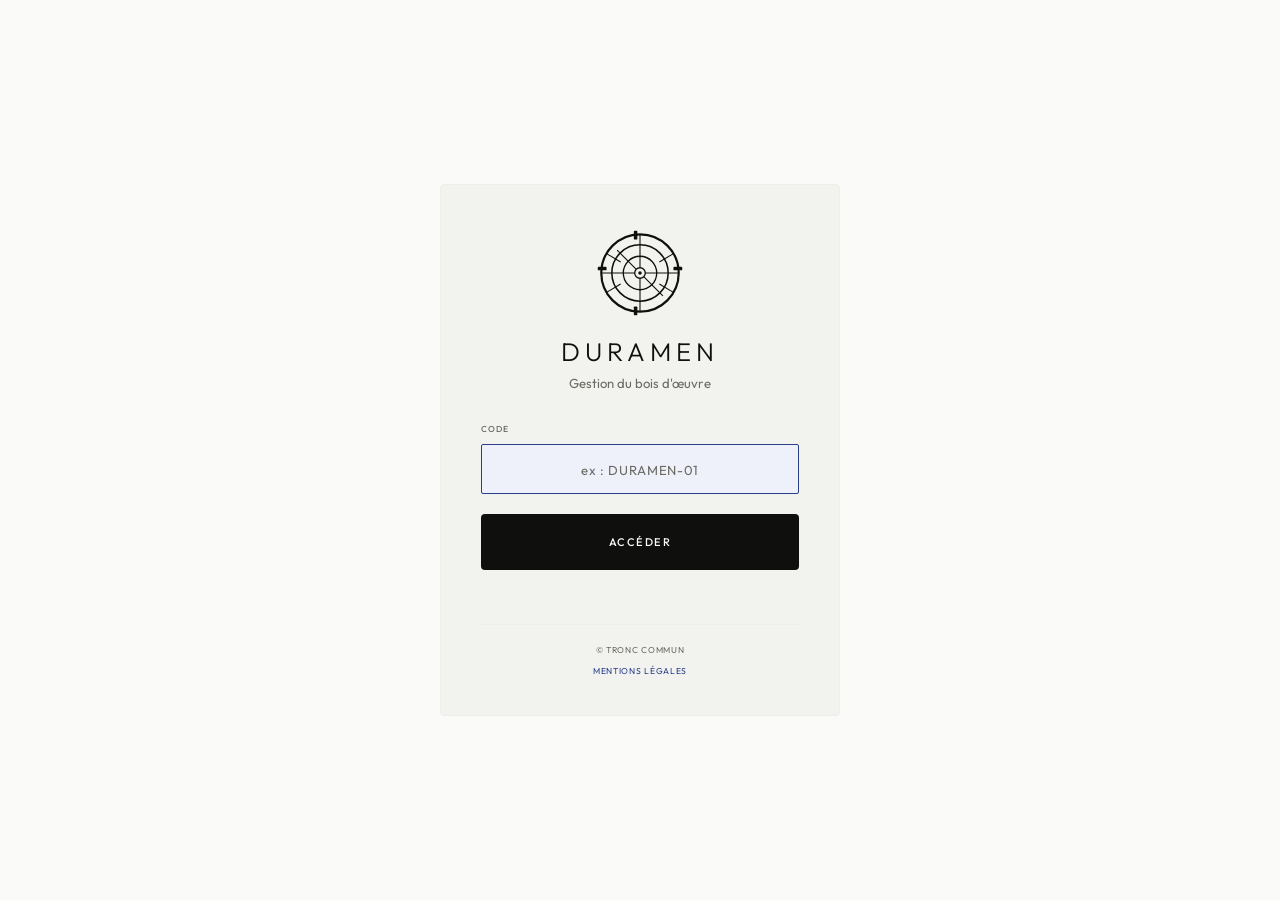
==== commit 6c559570: "refactor(nettoyage): suppression de l'ancien formulaire mort et des fonctions orphelines (A10) - ind" ====
--- a/index.html
+++ b/index.html
@@ -7,7 +7,7 @@
 
 <!-- PWA -->
 <link rel="manifest" href="manifest.json">
-<meta name="theme-color" content="#1A1814">
+<meta name="theme-color" content="#0F0F0E">
 <meta name="apple-mobile-web-app-capable" content="yes">
 <meta name="apple-mobile-web-app-status-bar-style" content="black-translucent">
 <meta name="apple-mobile-web-app-title" content="DURAMEN">
@@ -61,7 +61,7 @@
     </div>
 
     <div class="header-right" id="header-stats">
-      <div class="stat-pill">Stock : <strong id="hs-vol">—</strong> m³ utiles</div>
+      <div class="stat-pill">Stock : <strong id="hs-vol">—</strong> m³ bruts</div>
       <div class="stat-pill"><strong id="hs-lots">—</strong> lots · <strong id="hs-essences">—</strong> essences</div>
     </div>
   </div>
@@ -171,216 +171,6 @@
 
   <!-- ═══ ONGLET 1 : NOUVEAU LOT ═══ -->
   <div class="panel active" id="panel-saisie">
-
-    <div class="step-indicator" id="steps">
-      <div class="step active" id="step1"><div class="step-dot">1</div> Informations du lot</div>
-      <div class="step-sep">›</div>
-      <div class="step" id="step2"><div class="step-dot">2</div> Grumes</div>
-      <div class="step-sep">›</div>
-      <div class="step" id="step3"><div class="step-dot">3</div> Calcul de débit</div>
-    </div>
-
-    <!-- ÉTAPE 1 -->
-    <div id="etape1">
-      <!-- NOM DU LOT — champ hero, obligatoire et visible -->
-      <div class="lot-nom-hero">
-        <div style="flex:1">
-          <div class="lot-nom-hero-label">Nom du lot *</div>
-          <input class="lot-nom-hero-input" type="text" id="lot-nom"
-            placeholder="Ex : Chênes bord du chemin de la Haie…"
-            autocomplete="off">
-          <div class="lot-nom-required hidden" id="lot-nom-required">⚠ Le nom du lot est obligatoire</div>
-        </div>
-      </div>
-
-      <div class="card">
-        <div class="card-title">
-          <svg class="icon-inline" viewBox="0 0 104 132" fill="none" xmlns="http://www.w3.org/2000/svg"><path d="M28 120 L28 86" stroke="currentColor" stroke-width="2.5" stroke-linecap="round"/><path d="M28 92 C28 60 4 54 8 40 C12 26 44 26 48 40 C52 54 28 60 28 92Z" fill="none" stroke="currentColor" stroke-width="2.2"/><path d="M52 125 L52 82" stroke="currentColor" stroke-width="2.5" stroke-linecap="round"/><path d="M52 90 C52 52 22 44 26 26 C30 8 74 8 78 26 C82 44 52 52 52 90Z" fill="none" stroke="currentColor" stroke-width="2.2"/><path d="M76 120 L76 88" stroke="currentColor" stroke-width="2.5" stroke-linecap="round"/><path d="M76 94 C76 62 52 56 56 42 C60 28 92 28 96 42 C100 56 76 62 76 94Z" fill="none" stroke="currentColor" stroke-width="2.2"/><path d="M8 126 Q52 118 96 126" fill="none" stroke="currentColor" stroke-width="2.2" stroke-linecap="round"/></svg>
-          Informations générales du lot
-        </div>
-        <div class="form-grid">
-          <div class="field">
-            <label>Essence de l'arbre *</label>
-            <select id="essence">
-              <option value="">— Choisir —</option>
-              <option value="Aulne">Aulne</option>
-              <option value="Châtaignier">Châtaignier</option>
-              <option value="Chêne">Chêne</option>
-              <option value="Cyprès">Cyprès</option>
-              <option value="Douglas">Douglas</option>
-              <option value="Épicéa">Épicéa</option>
-              <option value="Frêne">Frêne</option>
-              <option value="Hêtre">Hêtre</option>
-              <option value="Mélèze">Mélèze</option>
-              <option value="Merisier">Merisier</option>
-              <option value="Noyer">Noyer</option>
-              <option value="Peuplier">Peuplier</option>
-              <option value="Pin maritime">Pin maritime</option>
-              <option value="Pin sylvestre">Pin sylvestre</option>
-              <option value="Platane">Platane</option>
-              <option value="Robinier (Acacia)">Robinier (Acacia)</option>
-              <option value="Séquoia">Séquoia</option>
-              <option value="Tilleul">Tilleul</option>
-              <option value="Autre">Autre</option>
-            </select>
-          </div>
-          <div class="field">
-            <label>Commune</label>
-            <input type="text" id="commune" placeholder="Ex : votre commune" autocomplete="off">
-            <span id="commune-hint" class="commune-hint hidden"><a href="#" onclick="reinitialiserCommune();return false;" style="color:var(--signal)">Modifier la commune</a></span>
-          </div>
-          <div class="field">
-            <label>Cause d'abattage *</label>
-            <select id="cause">
-              <option value="">— Choisir —</option>
-              <option value="Coupe sanitaire">Coupe sanitaire</option>
-              <option value="Intempérie">Intempérie (chablis, neige…)</option>
-              <option value="Entretien">Entretien courant</option>
-              <option value="Aménagement">Aménagement urbain</option>
-              <option value="Plantation">Renouvellement plantation</option>
-            </select>
-          </div>
-          <div class="field">
-            <label>Provenance *</label>
-            <select id="provenance">
-              <option value="">— Choisir —</option>
-              <option value="Alignement">Alignement urbain</option>
-              <option value="Bosquet">Bosquet</option>
-              <option value="Forêt">Forêt</option>
-              <option value="Haie bocagère">Haie bocagère</option>
-              <option value="Parc">Parc municipal</option>
-            </select>
-          </div>
-          <div class="field">
-            <label>Année de coupe *</label>
-            <select id="annee">
-              <option value="">— Choisir —</option>
-              <option value="2020">2020</option>
-              <option value="2021">2021</option>
-              <option value="2022">2022</option>
-              <option value="2023">2023</option>
-              <option value="2024">2024</option>
-              <option value="2025">2025</option>
-              <option value="2026" selected>2026</option>
-              <option value="2027">2027</option>
-              <option value="2028">2028</option>
-              <option value="2029">2029</option>
-              <option value="2030">2030</option>
-            </select>
-          </div>
-          <div class="field">
-            <label>Usage prévu du bois *</label>
-            <select id="usage">
-              <option value="">— Choisir —</option>
-              <option value="Intérieur">Intérieur</option>
-              <option value="Extérieur">Extérieur</option>
-              <option value="Non défini">Non défini</option>
-            </select>
-          </div>
-        </div>
-
-        <!-- PARTAGE VOLONTAIRE -->
-        <div class="partage-toggle-wrap">
-          <div class="partage-toggle-label">
-            <strong>Rendre ce lot visible aux autres communes</strong>
-            <small>Si activé, les autres communes pourront consulter ce lot en lecture seule dans la vue Territoire</small>
-          </div>
-          <label class="toggle-switch">
-            <input type="checkbox" id="lot-partage">
-            <span class="toggle-slider"></span>
-          </label>
-        </div>
-
-        <div class="flex-end">
-          <button class="btn btn-primary" onclick="goToEtape2()">Continuer → Saisie des grumes</button>
-        </div>
-      </div>
-    </div>
-
-    <!-- ÉTAPE 2 -->
-    <div id="etape2" class="hidden">
-      <div class="card">
-        <div class="card-title">
-          <svg class="icon-inline" viewBox="0 0 130 110" fill="none" xmlns="http://www.w3.org/2000/svg"><line x1="22" y1="28" x2="112" y2="33" stroke="currentColor" stroke-width="3" stroke-linecap="round"/><line x1="22" y1="92" x2="112" y2="87" stroke="currentColor" stroke-width="3" stroke-linecap="round"/><path d="M72 33 Q80 18 96 8" stroke="currentColor" stroke-width="2.8" stroke-linecap="round"/><ellipse cx="22" cy="60" rx="14" ry="32" fill="white" stroke="currentColor" stroke-width="3"/><ellipse cx="22" cy="60" rx="9" ry="21" fill="none" stroke="currentColor" stroke-width="2"/><ellipse cx="22" cy="60" rx="4.5" ry="11" fill="none" stroke="currentColor" stroke-width="2"/><ellipse cx="112" cy="60" rx="10" ry="27" fill="white" stroke="currentColor" stroke-width="3"/></svg>
-          Saisie des grumes
-          <span id="nb-grumes-badge" style="margin-left:auto;background:var(--encre);color:var(--craie);padding:2px 9px;border-radius:2px;font-size:0.65rem;font-weight:500;letter-spacing:0.1em;">0 grume</span>
-        </div>
-        <div class="info-box">Saisissez les dimensions de chaque grume. Le diamètre est mesuré au petit bout, sans l'écorce.</div>
-        <div class="form-grid three">
-          <div class="field">
-            <label>Longueur (m) *</label>
-            <input type="number" id="g-longueur" min="0.1" max="30" step="0.01" placeholder="Ex : 4.20">
-          </div>
-          <div class="field">
-            <label>Ø petit bout (cm) *</label>
-            <input type="number" id="g-diametre" min="5" max="200" step="1" placeholder="Ex : 28">
-          </div>
-          <div class="field">
-            <label>&nbsp;</label>
-            <button class="btn btn-primary" onclick="ajouterGrume()">+ Ajouter la grume</button>
-          </div>
-        </div>
-        <div id="grumes-container" style="margin-top:18px">
-          <div class="empty-state">
-            <div class="icon">
-              <svg width="40" height="35" viewBox="0 0 130 110" fill="none" xmlns="http://www.w3.org/2000/svg"><line x1="22" y1="28" x2="112" y2="33" stroke="#C9BAA3" stroke-width="3" stroke-linecap="round"/><line x1="22" y1="92" x2="112" y2="87" stroke="#C9BAA3" stroke-width="3" stroke-linecap="round"/><ellipse cx="22" cy="60" rx="14" ry="32" fill="none" stroke="#C9BAA3" stroke-width="3"/><ellipse cx="22" cy="60" rx="9" ry="21" fill="none" stroke="#C9BAA3" stroke-width="2"/><ellipse cx="112" cy="60" rx="10" ry="27" fill="none" stroke="#C9BAA3" stroke-width="3"/></svg>
-            </div>
-            <p>Aucune grume saisie pour l'instant.<br>Ajoutez votre première grume ci-dessus.</p>
-          </div>
-        </div>
-        <div class="flex-between mt-16">
-          <button class="btn btn-outline" onclick="goToEtape1()">← Retour</button>
-          <button class="btn btn-primary" onclick="goToEtape3()">Continuer → Calcul de débit</button>
-        </div>
-      </div>
-    </div>
-
-    <!-- ÉTAPE 3 -->
-    <div id="etape3" class="hidden">
-      <div class="card">
-        <div class="card-title">⚙ Paramètres de sciage</div>
-        <div id="info-essence-debit" class="info-box"></div>
-        <div class="form-grid">
-          <div class="field">
-            <label>Épaisseur des planches (mm) *</label>
-            <input type="number" id="epaisseur" min="5" max="200" step="1" placeholder="Ex : 27" oninput="calculerDebit()">
-          </div>
-          <div class="field">
-            <label>&nbsp;</label>
-            <span class="formule-badge" style="align-self:flex-end" data-tip="Formule DURAMEN :&#10;V_débits = V_grume × 0.55 × (e / (e + 3))&#10;&#10;• V_grume = π × (D/2)² × L&#10;• 0.55 = rendement matière (pertes géométriques, défauts, écorce)&#10;• e = épaisseur nominale en mm&#10;• 3 mm = trait de scie fixe&#10;&#10;Nb planches = D / (e + 3)">📐 Formule utilisée</span>
-          </div>
-        </div>
-      </div>
-
-      <div id="resultats-container" class="hidden">
-        <div class="result-block">
-          <h3>📊 Résultats du débit</h3>
-          <div class="result-grid" id="result-grid"></div>
-          <div class="dechets-block" id="dechets-block"></div>
-        </div>
-        <div class="card">
-          <div class="card-title">📋 Détail par grume</div>
-          <div class="table-wrap">
-            <table id="result-table">
-              <thead>
-                <tr>
-                  <th>#</th><th>Longueur</th><th>Ø petit bout</th>
-                  <th>Volume grume</th><th>Nb planches</th>
-                  <th>Linéaire total</th><th>Largeur moy.</th>
-                </tr>
-              </thead>
-              <tbody id="result-tbody"></tbody>
-            </table>
-          </div>
-        </div>
-      </div>
-
-      <div class="flex-between mt-16">
-        <button class="btn btn-outline" onclick="goToEtape2()">← Retour</button>
-        <button class="btn btn-primary" onclick="sauvegarderLot()">💾 Sauvegarder ce lot</button>
-      </div>
-    </div>
-
   </div>
 
   <!-- ═══ ONGLET 2 : STOCK ═══ -->
@@ -395,18 +185,6 @@
     </div>
   </div>
 
-  <!-- ═══ ONGLET 3 : EXTRACTIONS ═══ -->
-  <div class="panel" id="panel-extraction">
-    <div class="flex-between" style="margin-bottom:20px">
-      <div>
-        <div class="stock-title">Extractions de lots</div>
-        <div class="stock-subtitle">Enregistrez les sorties de bois avec usage et destination</div>
-      </div>
-      <button class="btn btn-primary" onclick="ouvrirModalExtraction()">↗ Nouvelle extraction</button>
-    </div>
-    <div id="extraction-list"></div>
-  </div>
-
   <!-- ═══ ONGLET 4 : HISTORIQUE ═══ -->
   <div class="panel" id="panel-historique">
     <div class="histo-toggle-bar">
@@ -416,19 +194,6 @@
     <div id="histo-content"></div>
   </div>
 
-  <!-- ═══ ONGLET 5 : TERRITOIRE ═══ -->
-  <div class="panel" id="panel-territoire">
-    <div class="flex-between" style="margin-bottom:20px">
-      <div>
-        <div class="stock-title">Vue Territoire</div>
-        <div class="stock-subtitle">Lots partagés volontairement par les communes partenaires</div>
-      </div>
-    </div>
-    <div class="info-box" style="margin-bottom:18px">
-      Seuls les lots dont les communes ont activé le partage sont visibles ici. Chaque commune reste libre de partager ou non ses données.
-    </div>
-    <div id="territoire-container"></div>
-  </div>
 
   <!-- ═══ PANEL : TICKET RETOUR ═══ -->
   <div class="panel" id="panel-feedback">
@@ -463,54 +228,6 @@
   </div>
 
 </main>
-
-<!-- ─── MODAL EXTRACTION ─── -->
-<div class="extract-modal-bg" id="modal-extraction">
-  <div class="extract-modal">
-    <button class="modal-close" onclick="fermerModalExtraction()">✕</button>
-    <h2>Nouvelle extraction</h2>
-    <p class="modal-sub">Enregistrez la sortie d'un lot ou d'un volume de bois</p>
-    <div class="form-grid" style="gap:14px">
-      <div class="field">
-        <label>Essence concernée *</label>
-        <select id="ext-essence"><option value="">— Choisir —</option></select>
-      </div>
-      <div class="field">
-        <label>Volume extrait (m³ utiles) *</label>
-        <input type="number" id="ext-volume" min="0.001" step="0.001" placeholder="Ex : 0.850">
-      </div>
-      <div class="field">
-        <label>Usage / Destination fonctionnelle *</label>
-        <select id="ext-usage">
-          <option value="">— Choisir —</option>
-          <option value="Intérieur">Intérieur</option>
-          <option value="Extérieur">Extérieur</option>
-        </select>
-      </div>
-      <div class="field">
-        <label>Lieu de destination *</label>
-        <input type="text" id="ext-destination" placeholder="Ex : Atelier municipal de Vertavien">
-      </div>
-      <div class="field">
-        <label>Commune de destination</label>
-        <input type="text" id="ext-commune" placeholder="Ex : Saint-Jean-de-Boiseau">
-      </div>
-      <div class="field">
-        <label>Responsable / Contact</label>
-        <input type="text" id="ext-contact" placeholder="Ex : Jean Dupont, menuisier">
-      </div>
-    </div>
-    <div class="field" style="margin-top:14px">
-      <label>Notes complémentaires</label>
-      <textarea id="ext-notes" placeholder="Détails sur la commande, conditions particulières…"></textarea>
-    </div>
-    <div id="ext-disponible" class="info-box ext-disponible hidden"></div>
-    <div class="flex-end" style="margin-top:20px">
-      <button class="btn btn-outline" onclick="fermerModalExtraction()">Annuler</button>
-      <button class="btn btn-primary" onclick="enregistrerExtraction()">↗ Enregistrer l'extraction</button>
-    </div>
-  </div>
-</div>
 
 <!-- ─── ÉCRAN DE CONNEXION ─── -->
 <div id="ecran-connexion" class="visible">
@@ -590,7 +307,7 @@
 
 <footer>
   <span>DURAMEN</span> · Tronc Commun · Outil expérimental de recensement du bois d'œuvre ·
-  <a href="#" onclick="afficherMentions();return false;" style="color:var(--lin);text-decoration:none;letter-spacing:0.08em">Mentions légales</a>
+  <a href="#" onclick="afficherMentions();return false;" class="footer-link">Mentions légales</a>
 </footer>
 
 <script src="core.js"></script>
--- a/ui.css
+++ b/ui.css
@@ -20,10 +20,6 @@
 /* ─── UTILITAIRES ─── */
 .hidden { display: none !important; }
 
-/* Extrait de HTML (inline styles supprimés) */
-.commune-hint { font-size: 0.62rem; color: var(--cendre); }
-.ext-disponible { margin-top: 14px; }
-
 /* ─── HEADER ─── */
 header {
   background: var(--washi);
@@ -89,7 +85,6 @@
 }
 
 .header-right { text-align: right; flex-shrink: 0; }
-.header-stats-mobile { display: none; }
 .stat-pill {
   background: var(--neige);
   border: var(--border-thin);
@@ -201,15 +196,10 @@
   .title-tc { font-size: 0.6rem; margin-top: 4px; letter-spacing: 0.06em; }
   .header-right { display: none; }
   header { display: none; }
-  .header-stats-mobile { display: none !important; }
   .tabs-wrap { display: none; }
   .bottom-nav { display: block; }
   footer { display: none; }
   main { padding: 14px 12px 84px; }
-  .card { padding: 14px 13px; }
-  .card-title { font-size: 0.62rem; }
-  .step-indicator { gap: 5px; }
-  .step { font-size: 0.6rem; }
 
   /* Connexion — règle 16px mobile */
   .login-card { padding: 36px 24px 28px; }
@@ -226,37 +216,7 @@
 
 }
 
-/* ─── CARD ─── */
-.card {
-  background: var(--washi);
-  border-radius: var(--border-radius-md);
-  padding: 24px 26px;
-  margin-bottom: 16px;
-  border: var(--border-thin);
-}
-.card-title {
-  font-family: var(--font-display);
-  font-size: 0.62rem;
-  font-weight: var(--font-weight-medium);
-  color: var(--sumi);
-  letter-spacing: 0.12em;
-  text-transform: uppercase;
-  margin-bottom: 18px;
-  display: flex; align-items: center; gap: 9px;
-  padding-bottom: 12px;
-  border-bottom: var(--border-thin);
-}
-.card-title .icon { font-size: 0.9rem; }
-
 /* ─── FORM ─── */
-.form-grid { display: grid; grid-template-columns: 1fr 1fr; gap: 14px; }
-.form-grid.three { grid-template-columns: 1fr 1fr 1fr; }
-.form-grid.four  { grid-template-columns: 1fr 1fr 1fr 1fr; }
-.form-grid.full  { grid-template-columns: 1fr; }
-@media(max-width:680px){
-  .form-grid,.form-grid.three,.form-grid.four { grid-template-columns: 1fr; }
-}
-
 .field { display: flex; flex-direction: column; gap: 6px; }
 .field label {
   font-family: var(--font-body);
@@ -285,11 +245,6 @@
 }
 .field input:not(:placeholder-shown):not(:focus) {
   border-bottom: var(--border-filled);
-}
-input.commune-locked {
-  color: var(--cendre);
-  cursor: default;
-  border-bottom-color: var(--pierre);
 }
 .commune-readonly-val {
   padding: 9px 0;
@@ -343,36 +298,6 @@
 }
 .btn-primary:hover { background: var(--sumi); }
 
-.btn-signal {
-  background: var(--indigo);
-  color: var(--washi);
-  border: none;
-}
-.btn-signal:hover { background: var(--indigo-sombre); }
-
-.btn-success {
-  background: var(--sumi);
-  color: var(--washi);
-  border: none;
-}
-.btn-success:hover { background: var(--sumi); }
-
-.btn-orange {
-  background: var(--sumi);
-  color: var(--washi);
-  border: none;
-}
-.btn-orange:hover { background: var(--sumi); }
-
-.btn-danger {
-  background: transparent;
-  color: var(--rouge);
-  border: 1px solid var(--rouge);
-  padding: 5px 10px;
-  font-size: 0.62rem;
-}
-.btn-danger:hover { background: var(--rouge); color: var(--washi); }
-
 .btn-outline {
   background: transparent;
   color: var(--cendre);
@@ -389,191 +314,6 @@
   margin-top: 2px;
   padding: 3px 10px;
 }
-
-/* ─── GRUMES LIST ─── */
-.grume-item {
-  background: var(--washi);
-  border: var(--border-thin);
-  border-radius: var(--border-radius-sm);
-  padding: 12px 16px;
-  margin-bottom: 8px;
-  display: flex; align-items: center; gap: 14px; flex-wrap: wrap;
-}
-.grume-num {
-  background: var(--sumi);
-  color: var(--washi);
-  border-radius: 50%;
-  width: 26px; height: 26px;
-  display: flex; align-items: center; justify-content: center;
-  font-family: var(--font-display);
-  font-weight: var(--font-weight-medium); font-size: 0.62rem;
-  flex-shrink: 0;
-}
-.grume-info { flex: 1; display: flex; gap: 16px; flex-wrap: wrap; }
-.grume-field { display: flex; flex-direction: column; gap: 2px; }
-.grume-field span:first-child { font-size: 0.54rem; text-transform: uppercase; letter-spacing: 0.12em; color: var(--cendre); }
-.grume-field span:last-child { font-size: 0.92rem; font-weight: var(--font-weight-regular); }
-
-/* ─── RESULTS ─── */
-.result-block {
-  background: var(--washi);
-  color: var(--sumi);
-  border: var(--border-thin);
-  border-radius: var(--border-radius-md);
-  padding: 24px 26px;
-  margin-bottom: 16px;
-  position: relative;
-}
-.result-block > * { position: relative; z-index: 1; }
-.result-block h3 {
-  font-family: var(--font-display);
-  font-size: 0.54rem;
-  font-weight: var(--font-weight-medium);
-  letter-spacing: 0.12em;
-  text-transform: uppercase;
-  margin-bottom: 18px;
-  color: var(--cendre);
-  display: flex; align-items: center; gap: 8px;
-}
-.result-grid {
-  display: grid;
-  grid-template-columns: repeat(auto-fit, minmax(130px, 1fr));
-  gap: 10px;
-}
-.result-stat {
-  border: var(--border-thin);
-  border-radius: var(--border-radius-sm);
-  padding: 14px 16px;
-  text-align: center;
-}
-.result-stat .val {
-  font-family: var(--font-display);
-  font-size: 1.23rem;
-  font-weight: var(--font-weight-light);
-  color: var(--sumi);
-  line-height: 1;
-  letter-spacing: -0.03em;
-}
-.result-stat .unit { font-size: 0.54rem; color: var(--indigo); margin-top: 4px; letter-spacing: 0.1em; text-transform: uppercase; }
-.result-stat .lbl { font-size: 0.54rem; color: var(--cendre); margin-top: 5px; text-transform: uppercase; letter-spacing: 0.1em; }
-
-.dechets-block {
-  background: rgba(var(--rouge-rgb), 0.06);
-  border: 1px solid rgba(var(--rouge-rgb), 0.2);
-  border-radius: var(--border-radius-sm);
-  padding: 12px 16px;
-  margin-top: 14px;
-  display: flex; align-items: center; gap: 10px;
-  font-size: 0.82rem;
-}
-.dechets-block strong { color: var(--rouge); }
-
-/* ─── TABLE ─── */
-.table-wrap { overflow-x: auto; }
-table { width: 100%; border-collapse: collapse; font-size: 0.82rem; }
-th {
-  background: var(--neige);
-  color: var(--cendre);
-  padding: 9px 12px;
-  text-align: left;
-  font-family: var(--font-body);
-  font-size: 0.54rem;
-  text-transform: uppercase;
-  letter-spacing: 0.12em;
-  font-weight: var(--font-weight-medium);
-}
-th:first-child { border-radius: var(--border-radius-sm) 0 0 0; }
-th:last-child { border-radius: 0 var(--border-radius-sm) 0 0; }
-td { padding: 9px 12px; border-bottom: var(--border-thin); }
-tr:last-child td { border-bottom: none; }
-tr:hover td { background: var(--neige); }
-
-/* ─── BADGE ─── */
-.badge {
-  display: inline-block;
-  padding: 3px 8px;
-  border-radius: var(--border-radius-sm);
-  font-size: 0.54rem;
-  font-weight: var(--font-weight-medium);
-  letter-spacing: 0.10em;
-  text-transform: uppercase;
-}
-.badge-int    { background: var(--indigo-clair); color: var(--indigo); border: 1px solid var(--indigo); }
-.badge-ext    { background: var(--neige); color: var(--cendre); border: var(--border-thin); }
-.badge-struct { background: var(--sumi); color: var(--washi); }
-.badge-mob    { background: var(--brume); color: var(--sumi); }
-.badge-autre  { background: var(--neige); color: var(--cendre); border: var(--border-thin); }
-
-/* ─── LOT CARDS ─── */
-.lot-card {
-  background: var(--washi);
-  border-bottom: var(--border-thin);
-  padding: 16px 0;
-  transition: all 0.15s;
-}
-.lot-card:hover { background: var(--neige); }
-.lot-card-header { display: flex; justify-content: space-between; align-items: flex-start; flex-wrap: wrap; gap: 8px; }
-.lot-card-title { font-family: var(--font-display); font-size: 0.82rem; font-weight: var(--font-weight-light); letter-spacing: 0.02em; color: var(--sumi); }
-.lot-card-meta { font-size: 0.75rem; color: var(--cendre); margin-top: 3px; }
-.lot-card-stats { display: flex; gap: 14px; margin-top: 11px; flex-wrap: wrap; }
-.lot-stat { font-size: 0.75rem; color: var(--cendre); }
-.lot-stat strong { color: var(--sumi); }
-
-/* ─── STOCK ─── */
-.stock-header {
-  display: flex; justify-content: space-between; align-items: center; flex-wrap: wrap; gap: 12px; margin-bottom: 20px;
-}
-.stock-title {
-  font-family: var(--font-display);
-  font-size: 1.1rem;
-  font-weight: var(--font-weight-light);
-  letter-spacing: 0.04em;
-  color: var(--sumi);
-}
-.stock-subtitle {
-  font-family: var(--font-body);
-  color: var(--cendre);
-  font-size: 0.9rem;
-  margin-top: 2px;
-}
-
-.essence-row {
-  background: var(--washi);
-  border-bottom: var(--border-thin);
-  padding: 14px 0;
-  transition: all 0.15s;
-}
-.essence-row:hover { background: var(--neige); }
-.essence-row-top { display: flex; align-items: center; gap: 14px; flex-wrap: wrap; }
-.essence-name {
-  font-family: var(--font-display);
-  font-size: 0.82rem;
-  font-weight: var(--font-weight-light);
-  flex: 1; min-width: 120px;
-  display: flex; align-items: center; gap: 8px;
-  letter-spacing: 0.02em;
-}
-.essence-dot { width: 8px; height: 8px; border-radius: 50%; flex-shrink: 0; }
-.essence-stats { display: flex; gap: 20px; flex-wrap: wrap; }
-.essence-stat { text-align: center; min-width: 70px; }
-.essence-stat .es-val { font-family: var(--font-display); font-size: 1rem; font-weight: var(--font-weight-light); color: var(--sumi); letter-spacing: -0.02em; }
-.essence-stat .es-lbl { font-size: 0.54rem; text-transform: uppercase; letter-spacing: 0.12em; color: var(--cendre); }
-.essence-bar-wrap { height: 1px; background: var(--brume); border-radius: 0; margin-top: 10px; overflow: hidden; }
-.essence-bar { height: 100%; border-radius: 0; background: var(--indigo); transition: width 0.5s ease; }
-
-.stock-total-card {
-  background: var(--washi);
-  border: var(--border-thin);
-  border-radius: var(--border-radius-md);
-  padding: 18px 22px;
-  margin-bottom: 16px;
-  display: flex; gap: 20px; flex-wrap: wrap; align-items: center;
-}
-.stock-total-item { text-align: center; flex: 1; min-width: 100px; }
-.stock-total-item .tv { font-family: var(--font-display); font-size: 1.23rem; font-weight: var(--font-weight-light); color: var(--sumi); line-height: 1; letter-spacing: -0.03em; }
-.stock-total-item .tu { font-size: 0.54rem; color: var(--indigo); margin-top: 3px; text-transform: uppercase; letter-spacing: 0.1em; }
-.stock-total-item .tl { font-size: 0.54rem; color: var(--cendre); margin-top: 4px; text-transform: uppercase; letter-spacing: 0.1em; }
-.stock-divider { width: 1px; background: var(--brume); align-self: stretch; min-height: 50px; }
 
 /* ─── MODAL ─── */
 .extract-modal-bg {
@@ -616,20 +356,6 @@
 }
 .extract-modal .modal-close:hover { color: var(--sumi); }
 
-/* ─── EXTRACTION LIST ─── */
-.extraction-list { margin-top: 16px; }
-.extraction-item {
-  background: var(--washi);
-  border-bottom: var(--border-thin);
-  padding: 13px 0;
-}
-.extraction-item .ei-header { display: flex; justify-content: space-between; align-items: flex-start; margin-bottom: 7px; }
-.extraction-item .ei-title { font-family: var(--font-display); font-size: 0.82rem; font-weight: var(--font-weight-light); letter-spacing: 0.02em; color: var(--sumi); }
-.extraction-item .ei-meta { font-size: 0.72rem; color: var(--cendre); margin-top: 2px; }
-.extraction-item .ei-stats { display: flex; gap: 12px; flex-wrap: wrap; margin-top: 8px; padding-top: 8px; border-top: var(--border-thin); }
-.extraction-item .ei-stat { font-size: 0.75rem; color: var(--cendre); }
-.extraction-item .ei-stat strong { color: var(--sumi); }
-
 /* ─── INFO BOX ─── */
 .info-box {
   background: var(--neige);
@@ -643,63 +369,6 @@
   line-height: 1.6;
 }
 
-/* ─── STEP INDICATOR ─── */
-.step-indicator { display: flex; gap: 8px; margin-bottom: 20px; flex-wrap: wrap; align-items: center; }
-.step { display: flex; align-items: center; gap: 6px; font-size: 0.62rem; color: var(--cendre); text-transform: uppercase; letter-spacing: 0.1em; }
-.step-dot {
-  width: 20px; height: 20px;
-  border-radius: 50%;
-  background: var(--washi);
-  color: var(--cendre);
-  border: 1px solid var(--pierre);
-  display: flex; align-items: center; justify-content: center;
-  font-family: var(--font-display);
-  font-size: 0.6rem; font-weight: var(--font-weight-medium);
-}
-.step.done .step-dot { background: var(--indigo); color: var(--washi); border-color: var(--indigo); }
-.step.active .step-dot { background: var(--sumi); color: var(--washi); border-color: var(--sumi); }
-.step.active { color: var(--sumi); }
-.step-sep { color: var(--brume); font-size: 0.8rem; }
-
-/* ─── FORMULA BADGE ─── */
-.formule-badge {
-  display: inline-flex; align-items: center; gap: 5px;
-  background: var(--indigo);
-  color: var(--washi);
-  border-radius: var(--border-radius-sm);
-  padding: 4px 10px;
-  font-size: 0.54rem;
-  font-weight: var(--font-weight-medium);
-  letter-spacing: 0.1em;
-  text-transform: uppercase;
-  cursor: help;
-  position: relative;
-}
-.formule-badge::after {
-  content: attr(data-tip);
-  position: absolute;
-  bottom: 120%; left: 50%;
-  transform: translateX(-50%);
-  background: var(--sumi);
-  color: var(--washi);
-  padding: 8px 12px;
-  border-radius: var(--border-radius-sm);
-  font-size: 0.62rem;
-  width: 260px;
-  text-align: left;
-  line-height: 1.5;
-  font-weight: var(--font-weight-light);
-  pointer-events: none;
-  opacity: 0;
-  transition: opacity 0.2s;
-  z-index: 10;
-  white-space: pre-line;
-  font-family: var(--font-body);
-  text-transform: none;
-  letter-spacing: 0;
-}
-.formule-badge:hover::after { opacity: 1; }
-
 /* ─── EMPTY STATE ─── */
 .empty-state { text-align: center; padding: 44px 20px; color: var(--cendre); }
 .empty-state .icon { font-size: 2rem; margin-bottom: 12px; }
@@ -707,10 +376,7 @@
 
 /* ─── UTIL ─── */
 .mt-16 { margin-top: 16px; }
-.mt-10 { margin-top: 10px; }
 .flex-end { display: flex; justify-content: flex-end; gap: 10px; margin-top: 18px; }
-.flex-between { display: flex; justify-content: space-between; align-items: center; flex-wrap: wrap; gap: 10px; }
-.separator { border: none; border-top: var(--border-thin); margin: 18px 0; }
 
 /* ─── ÉCRAN DE CONNEXION ─── */
 #ecran-connexion {
@@ -733,7 +399,6 @@
 }
 .login-logo { margin-bottom: 22px; display: flex; justify-content: center; }
 .login-logo svg { width: 88px; height: 88px; color: var(--sumi); display: block; }
-.login-logo-img { display: none; }
 .login-title {
   font-family: var(--font-display);
   font-size: 1.6rem; font-weight: var(--font-weight-thin);
@@ -803,35 +468,6 @@
   border-radius: var(--border-radius-pill);
 }
 
-/* ─── NOM DU LOT HERO ─── */
-.lot-nom-hero {
-  background: var(--neige);
-  border: var(--border-thin);
-  border-radius: var(--border-radius-sm);
-  padding: 20px 24px;
-  margin-bottom: 20px;
-  display: flex; align-items: center; gap: 16px;
-}
-.lot-nom-hero-label {
-  font-family: var(--font-display);
-  font-size: 0.54rem; font-weight: var(--font-weight-medium);
-  letter-spacing: 0.12em; text-transform: uppercase;
-  color: var(--cendre); margin-bottom: 6px;
-}
-.lot-nom-hero-input {
-  width: 100%; padding: 8px 0;
-  border: none; border-bottom: var(--border-field);
-  background: transparent; color: var(--sumi);
-  font-family: var(--font-display); font-size: 1.1rem;
-  font-weight: var(--font-weight-light); letter-spacing: 0.02em;
-  outline: none; transition: border-color 0.2s;
-}
-.lot-nom-hero-input:focus { border-bottom-color: var(--indigo); }
-.lot-nom-hero-input::placeholder { color: var(--pierre); font-weight: var(--font-weight-light); font-size: 0.9rem; font-style: italic; letter-spacing: 0; }
-.lot-nom-required {
-  font-size: 0.54rem; color: var(--indigo); margin-top: 4px; letter-spacing: 0.06em;
-}
-
 /* ─── PARTAGE COMMUNE ─── */
 .partage-toggle-wrap {
   display: flex; align-items: center; justify-content: space-between;
@@ -859,29 +495,6 @@
 .toggle-switch input:checked + .toggle-slider { background: var(--indigo); }
 .toggle-switch input:checked + .toggle-slider::after { transform: translateX(20px); }
 
-/* ─── VUE TERRITOIRE ─── */
-.territoire-card {
-  background: var(--washi);
-  border-bottom: var(--border-thin);
-  padding: 16px 0;
-}
-.territoire-commune-name {
-  font-family: var(--font-display); font-size: 0.82rem;
-  font-weight: var(--font-weight-light); color: var(--sumi); letter-spacing: 0.02em;
-  margin-bottom: 8px; display: flex; align-items: center;
-  justify-content: space-between;
-}
-.territoire-commune-name .chip-partage {
-  font-family: var(--font-body); font-size: 0.54rem;
-  letter-spacing: 0.1em; text-transform: uppercase;
-  background: var(--indigo-clair); color: var(--indigo);
-  border: 1px solid var(--indigo);
-  padding: 2px 7px; border-radius: var(--border-radius-sm);
-}
-.territoire-stats { display: flex; gap: 16px; flex-wrap: wrap; }
-.territoire-stat { font-size: 0.75rem; color: var(--cendre); }
-.territoire-stat strong { color: var(--sumi); font-weight: var(--font-weight-medium); }
-
 /* ─── MENTIONS LÉGALES ─── */
 #panel-mentions {
   max-width: 760px; margin: 0 auto; padding: 32px 20px;
@@ -921,6 +534,7 @@
   text-transform: uppercase;
 }
 footer span { color: var(--sumi); font-family: var(--font-display); font-weight: var(--font-weight-light); letter-spacing: 0.04em; }
+.footer-link { color: var(--cendre); text-decoration: none; letter-spacing: 0.08em; }
 
 /* ─── ESSENCE COLORS ─── */
 .ec-chene        { background: #8B6914; }
@@ -976,33 +590,6 @@
   letter-spacing: 0.05em;
 }
 
-/* ─── STAT CARDS (extractions, territoire) ─── */
-.stats-row { display: flex; gap: 12px; flex-wrap: wrap; margin-bottom: 16px; }
-.stat-card { flex: 1; min-width: 130px; padding: 14px; text-align: center; margin-bottom: 0; }
-.stat-val { font-size: 1.23rem; font-weight: var(--font-weight-light); color: var(--sumi); }
-.stat-lbl { font-size: 0.54rem; color: var(--cendre); text-transform: uppercase; margin-top: 4px; }
-
-/* ─── ESSENCE USAGE INFO ─── */
-.essence-usage-info { margin-top: 7px; font-size: 0.72rem; color: var(--cendre); }
-
-/* ─── TERRITOIRE LOT ROWS ─── */
-.territoire-lot-row {
-  font-size: 0.75rem; padding: 7px 0;
-  border-bottom: var(--border-thin);
-  display: flex; justify-content: space-between; flex-wrap: wrap;
-}
-.territoire-lot-nom { font-weight: var(--font-weight-medium); }
-.territoire-lot-meta { color: var(--cendre); }
-
-/* ─── ICON ACCENT ─── */
-.icon-inline {
-  display: inline-block;
-  width: 20px; height: 20px;
-  vertical-align: middle;
-  margin-right: 4px;
-  color: var(--sumi);
-}
-
 /* ─── ACCUEIL MOBILE ─── */
 @media (min-width: 601px) {
   #panel-accueil { display: none !important; }
@@ -1751,6 +1338,7 @@
 }
 .histo-bar-fill {
   height: 100%;
+  width: var(--barre-pct, 0%);
   background: var(--indigo);
   border-radius: var(--border-radius-bar);
   transition: width 0.4s ease;
@@ -1815,45 +1403,6 @@
   background: var(--washi);
   color: var(--cendre);
   border: var(--border-thin);
-}
-
-/* ─── Donut essences ─── */
-.histo-donut-wrap {
-  display: flex;
-  gap: 28px;
-  align-items: center;
-  flex-wrap: wrap;
-  margin-bottom: 20px;
-  padding: 20px 0;
-}
-.histo-donut-svg { flex-shrink: 0; }
-.histo-donut-legend {
-  display: flex;
-  flex-direction: column;
-  gap: 6px;
-  flex: 1;
-  min-width: 120px;
-}
-.histo-donut-legend-item {
-  display: flex;
-  align-items: center;
-  gap: 8px;
-  font-family: var(--font-body);
-  font-size: 0.78rem;
-  color: var(--sumi);
-}
-.histo-donut-dot {
-  width: 10px;
-  height: 10px;
-  border-radius: 50%;
-  flex-shrink: 0;
-}
-.histo-donut-legend-vol {
-  margin-left: auto;
-  font-family: var(--font-display);
-  font-size: 0.82rem;
-  font-weight: var(--font-weight-medium);
-  color: var(--indigo);
 }
 
 /* ─── Extractions dans la vue commune ─── */
@@ -2174,7 +1723,6 @@
   font-weight: var(--font-weight-semibold);
   line-height: 1;
 }
-.ext-field { margin-bottom: 14px; }
 .ext-label {
   display: block;
   font-family: var(--font-body);
@@ -2185,26 +1733,6 @@
   letter-spacing: 0.1em;
   margin-bottom: 6px;
 }
-.ext-input,
-.ext-select {
-  width: 100%;
-  height: 48px;
-  padding: 0 14px;
-  background: var(--washi);
-  border: var(--border-field);
-  border-radius: var(--border-radius-md);
-  font-family: var(--font-body);
-  font-size: 1rem;
-  font-weight: var(--font-weight-regular);
-  color: var(--sumi);
-  box-sizing: border-box;
-  -webkit-appearance: none;
-  appearance: none;
-}
-.ext-input:focus,
-.ext-select:focus { outline: none; border: var(--border-active); }
-.ext-input::placeholder { color: var(--pierre); }
-
 /* Chips essences */
 .ext-essence-chips {
   display: flex;
@@ -2315,23 +1843,6 @@
   border: none;
 }
 
-/* Résultat débit */
-.ext-debit-result {
-  display: none;
-}
-.ext-debit-utile {
-  font-family: var(--font-body);
-  font-size: 0.88rem;
-  font-weight: var(--font-weight-medium);
-  color: var(--vert);
-}
-.ext-debit-dech {
-  font-family: var(--font-body);
-  font-size: 0.88rem;
-  font-weight: var(--font-weight-medium);
-  color: var(--orange);
-}
-
 /* Lien formule */
 .ext-formula-link {
   background: transparent;
@@ -2519,11 +2030,6 @@
   color: var(--sumi);
   margin-bottom: 2px;
 }
-.grume-sel-qty {
-  font-family: var(--font-body);
-  font-size: 0.75rem;
-  color: var(--cendre);
-}
 .grume-sel-vol {
   font-family: var(--font-display);
   font-size: 0.88rem;
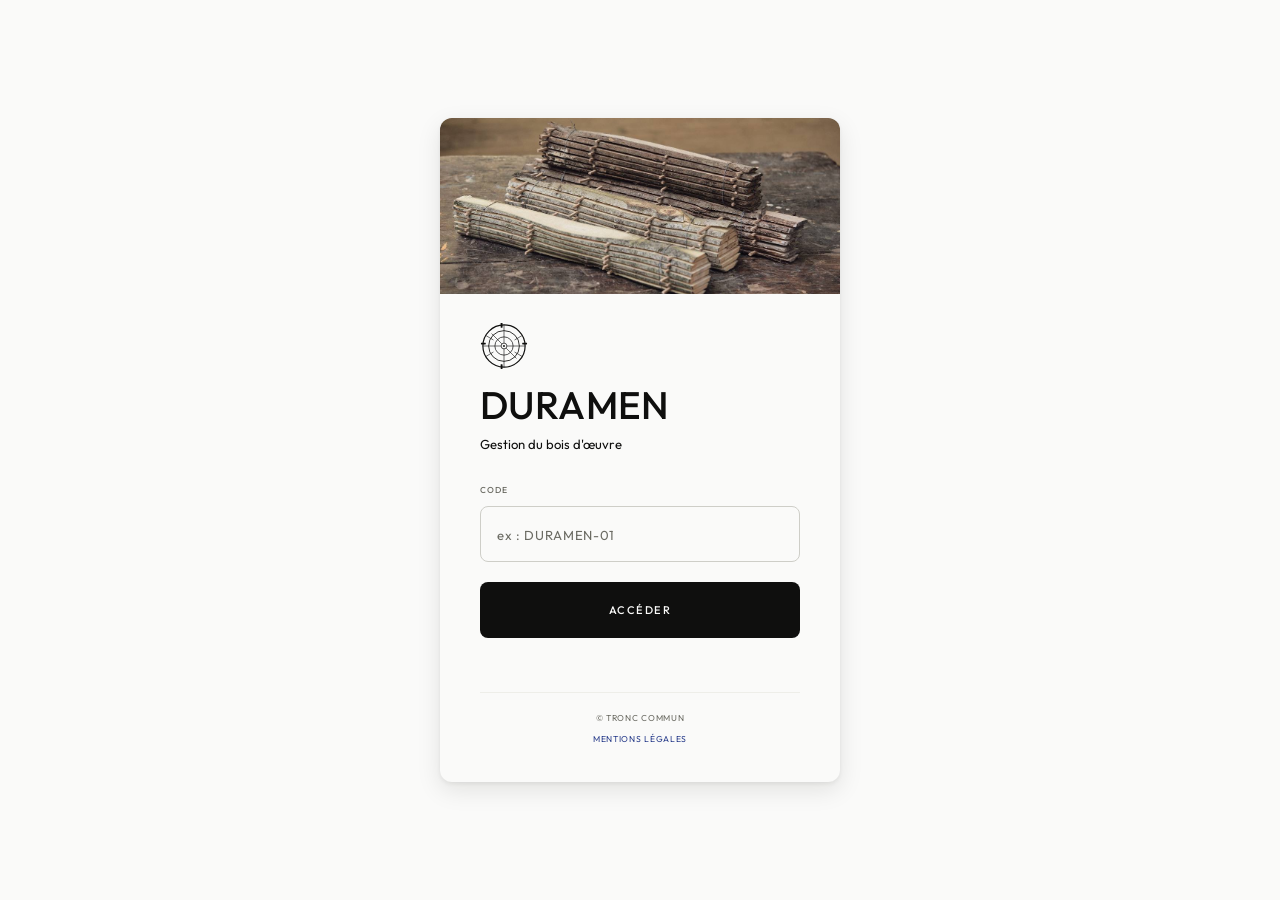
==== commit fead5f1a: "feat(pictos): pictogrammes cernes et bouton « Voir la carte » sur l'accueil Co-Authored-By: Claude O" ====
--- a/index.html
+++ b/index.html
@@ -62,7 +62,7 @@
 
     <div class="header-right" id="header-stats">
       <div class="stat-pill">Stock : <strong id="hs-vol">—</strong> m³ bruts</div>
-      <div class="stat-pill"><strong id="hs-lots">—</strong> lots · <strong id="hs-essences">—</strong> essences</div>
+      <div class="stat-pill"><strong id="hs-lots">—</strong> grumes · <strong id="hs-essences">—</strong> essences</div>
     </div>
   </div>
 </header>
@@ -72,19 +72,19 @@
   <div class="tabs">
     <button class="tab active" onclick="switchTab('saisie',this)">
       <span class="tab-icon">
-        <svg width="14" height="14" viewBox="0 0 14 14" fill="none" xmlns="http://www.w3.org/2000/svg"><line x1="7" y1="1" x2="7" y2="13" stroke="currentColor" stroke-width="2" stroke-linecap="round"/><line x1="1" y1="7" x2="13" y2="7" stroke="currentColor" stroke-width="2" stroke-linecap="round"/></svg>
+        <svg width="14" height="14" viewBox="0 0 24 24" aria-hidden="true"><path class="picto-trait" d="M10.2 6.2c4.1-.2 7.3 3 7.2 7-.1 4.1-3.3 7.2-7.3 7.1-3.9-.1-7-3.2-6.9-7.2.1-3.8 3.1-6.8 7-6.9z"/><circle class="picto-point" cx="10.3" cy="13.3" r="1.4"/><path class="picto-trait" d="M19.8 1.8v5.4M17.1 4.5h5.4"/></svg>
       </span>
-      Nouveau lot
+      Nouvelle grume
     </button>
     <button class="tab" onclick="switchTab('historique',this)">
       <span class="tab-icon">
-        <svg width="14" height="14" viewBox="0 0 14 14" fill="none" xmlns="http://www.w3.org/2000/svg"><line x1="2" y1="3" x2="12" y2="3" stroke="currentColor" stroke-width="1.5" stroke-linecap="round"/><line x1="2" y1="7" x2="12" y2="7" stroke="currentColor" stroke-width="1.5" stroke-linecap="round"/><line x1="2" y1="11" x2="8" y2="11" stroke="currentColor" stroke-width="1.5" stroke-linecap="round"/></svg>
+        <svg width="14" height="14" viewBox="0 0 24 24" aria-hidden="true"><path class="picto-trait" d="M14.6 4.4c2.6 0 4.7 2.1 4.6 4.7 0 2.6-2.1 4.6-4.7 4.6"/><path class="picto-trait" d="M7.4 7.6c3.5-.2 6.3 2.6 6.2 6.1-.1 3.5-2.8 6.2-6.3 6.1C3.9 19.8 1.2 17 1.3 13.6c.1-3.3 2.8-5.9 6.1-6z"/><path class="picto-trait" d="M16.7 9.7c3.3 0 5.9 2.7 5.9 6 0 3.2-2.6 5.8-5.9 5.8-1.4 0-2.7-.5-3.7-1.3"/><circle class="picto-point" cx="7.4" cy="13.7" r="1.3"/></svg>
       </span>
       Stock
     </button>
     <button class="tab" onclick="switchTab('stock',this)">
       <span class="tab-icon">
-        <svg width="14" height="14" viewBox="0 0 14 14" fill="none" xmlns="http://www.w3.org/2000/svg"><rect x="1" y="1" width="5" height="5" rx="1" stroke="currentColor" stroke-width="1.5"/><rect x="8" y="1" width="5" height="5" rx="1" stroke="currentColor" stroke-width="1.5"/><rect x="1" y="8" width="5" height="5" rx="1" stroke="currentColor" stroke-width="1.5"/><rect x="8" y="8" width="5" height="5" rx="1" stroke="currentColor" stroke-width="1.5"/></svg>
+        <svg width="14" height="14" viewBox="0 0 24 24" aria-hidden="true"><path class="picto-trait" d="M10.2 6.2c4.1-.2 7.3 3 7.2 7-.1 4.1-3.3 7.2-7.3 7.1-3.9-.1-7-3.2-6.9-7.2.1-3.8 3.1-6.8 7-6.9z"/><path class="picto-fin" d="M5.1 11.6c3.4-.1 6.9-.1 10.3 0M5 15.1c3.5-.1 6.9-.1 10.4 0"/><circle class="picto-point" cx="10.3" cy="9.3" r="1.3"/><path class="picto-trait" d="M17 7l5.2-5.2M18.1 1.8h4.1v4.1"/></svg>
       </span>
       Extraction
     </button>
@@ -95,19 +95,19 @@
 <nav class="bottom-nav" aria-label="Navigation principale">
   <div class="bottom-nav-inner">
     <button class="bnav-btn" onclick="switchTab('accueil',this)" data-panel="accueil">
-      <svg viewBox="0 0 24 24" fill="none" xmlns="http://www.w3.org/2000/svg"><path d="M3 12L12 3L21 12V20C21 20.5523 20.5523 21 20 21H15V15H9V21H4C3.44772 21 3 20.5523 3 20V12Z" stroke="currentColor" stroke-width="1.8" stroke-linecap="round" stroke-linejoin="round"/></svg>
+      <svg viewBox="0 0 24 24" aria-hidden="true"><path class="picto-trait" d="M12 3.4c4.8-.2 8.7 3.6 8.6 8.5-.1 4.9-3.9 8.6-8.7 8.5-4.7-.1-8.4-3.9-8.3-8.6.1-4.6 3.8-8.2 8.4-8.4z"/><circle class="picto-point" cx="12" cy="12" r="1.6"/></svg>
       Accueil
     </button>
     <button class="bnav-btn active" onclick="switchTab('saisie',this)" data-panel="saisie">
-      <svg viewBox="0 0 24 24" fill="none" xmlns="http://www.w3.org/2000/svg"><line x1="12" y1="5" x2="12" y2="19" stroke="currentColor" stroke-width="2" stroke-linecap="round"/><line x1="5" y1="12" x2="19" y2="12" stroke="currentColor" stroke-width="2" stroke-linecap="round"/></svg>
+      <svg viewBox="0 0 24 24" aria-hidden="true"><path class="picto-trait" d="M10.2 6.2c4.1-.2 7.3 3 7.2 7-.1 4.1-3.3 7.2-7.3 7.1-3.9-.1-7-3.2-6.9-7.2.1-3.8 3.1-6.8 7-6.9z"/><circle class="picto-point" cx="10.3" cy="13.3" r="1.4"/><path class="picto-trait" d="M19.8 1.8v5.4M17.1 4.5h5.4"/></svg>
       Nouveau
     </button>
     <button class="bnav-btn" onclick="switchTab('historique',this)" data-panel="historique">
-      <svg viewBox="0 0 24 24" fill="none" xmlns="http://www.w3.org/2000/svg"><line x1="4" y1="6" x2="20" y2="6" stroke="currentColor" stroke-width="1.8" stroke-linecap="round"/><line x1="4" y1="12" x2="20" y2="12" stroke="currentColor" stroke-width="1.8" stroke-linecap="round"/><line x1="4" y1="18" x2="14" y2="18" stroke="currentColor" stroke-width="1.8" stroke-linecap="round"/></svg>
+      <svg viewBox="0 0 24 24" aria-hidden="true"><path class="picto-trait" d="M14.6 4.4c2.6 0 4.7 2.1 4.6 4.7 0 2.6-2.1 4.6-4.7 4.6"/><path class="picto-trait" d="M7.4 7.6c3.5-.2 6.3 2.6 6.2 6.1-.1 3.5-2.8 6.2-6.3 6.1C3.9 19.8 1.2 17 1.3 13.6c.1-3.3 2.8-5.9 6.1-6z"/><path class="picto-trait" d="M16.7 9.7c3.3 0 5.9 2.7 5.9 6 0 3.2-2.6 5.8-5.9 5.8-1.4 0-2.7-.5-3.7-1.3"/><circle class="picto-point" cx="7.4" cy="13.7" r="1.3"/></svg>
       Stock
     </button>
     <button class="bnav-btn" onclick="switchTab('stock',this)" data-panel="stock">
-      <svg viewBox="0 0 24 24" fill="none" xmlns="http://www.w3.org/2000/svg"><rect x="3" y="3" width="8" height="8" rx="1.5" stroke="currentColor" stroke-width="1.8"/><rect x="13" y="3" width="8" height="8" rx="1.5" stroke="currentColor" stroke-width="1.8"/><rect x="3" y="13" width="8" height="8" rx="1.5" stroke="currentColor" stroke-width="1.8"/><rect x="13" y="13" width="8" height="8" rx="1.5" stroke="currentColor" stroke-width="1.8"/></svg>
+      <svg viewBox="0 0 24 24" aria-hidden="true"><path class="picto-trait" d="M10.2 6.2c4.1-.2 7.3 3 7.2 7-.1 4.1-3.3 7.2-7.3 7.1-3.9-.1-7-3.2-6.9-7.2.1-3.8 3.1-6.8 7-6.9z"/><path class="picto-fin" d="M5.1 11.6c3.4-.1 6.9-.1 10.3 0M5 15.1c3.5-.1 6.9-.1 10.4 0"/><circle class="picto-point" cx="10.3" cy="9.3" r="1.3"/><path class="picto-trait" d="M17 7l5.2-5.2M18.1 1.8h4.1v4.1"/></svg>
       Extraction
     </button>
   </div>
@@ -122,22 +122,22 @@
     </div>
     <div class="accueil-stock">
       <div class="accueil-stock-val" id="accueil-stock-val">—</div>
-      <div class="home-stock-unit">m³ disponibles</div>
+      <div class="home-stock-unit">m³ en grumes brutes</div>
     </div>
     <div class="accueil-actions">
       <button class="btn-home btn-home-primary" onclick="switchTab('saisie',this)" data-panel="saisie">
         <span class="btn-home-icon-box">
-          <svg class="btn-home-icon-svg" viewBox="0 0 24 24" fill="none" stroke="currentColor" stroke-width="2" stroke-linecap="round" stroke-linejoin="round"><line x1="12" y1="5" x2="12" y2="19"/><line x1="5" y1="12" x2="19" y2="12"/></svg>
+          <svg class="btn-home-icon-svg" viewBox="0 0 24 24" aria-hidden="true"><path class="picto-trait" d="M10.2 6.2c4.1-.2 7.3 3 7.2 7-.1 4.1-3.3 7.2-7.3 7.1-3.9-.1-7-3.2-6.9-7.2.1-3.8 3.1-6.8 7-6.9z"/><circle class="picto-point" cx="10.3" cy="13.3" r="1.4"/><path class="picto-trait" d="M19.8 1.8v5.4M17.1 4.5h5.4"/></svg>
         </span>
         <span class="btn-home-text">
           <span class="btn-home-label">Ajouter au stock</span>
-          <span class="btn-home-sub">Saisir un nouveau lot</span>
+          <span class="btn-home-sub">Saisir une nouvelle grume</span>
         </span>
         <span class="btn-home-arrow">›</span>
       </button>
       <button class="btn-home btn-home-secondary" onclick="switchTab('historique',this)" data-panel="historique">
         <span class="btn-home-icon-box btn-home-icon-voir">
-          <svg class="btn-home-icon-svg" viewBox="0 0 24 24" fill="none" stroke="currentColor" stroke-width="2" stroke-linecap="round"><line x1="18" y1="20" x2="18" y2="10"/><line x1="12" y1="20" x2="12" y2="4"/><line x1="6" y1="20" x2="6" y2="14"/></svg>
+          <svg class="btn-home-icon-svg" viewBox="0 0 24 24" aria-hidden="true"><path class="picto-trait" d="M14.6 4.4c2.6 0 4.7 2.1 4.6 4.7 0 2.6-2.1 4.6-4.7 4.6"/><path class="picto-trait" d="M7.4 7.6c3.5-.2 6.3 2.6 6.2 6.1-.1 3.5-2.8 6.2-6.3 6.1C3.9 19.8 1.2 17 1.3 13.6c.1-3.3 2.8-5.9 6.1-6z"/><path class="picto-trait" d="M16.7 9.7c3.3 0 5.9 2.7 5.9 6 0 3.2-2.6 5.8-5.9 5.8-1.4 0-2.7-.5-3.7-1.3"/><circle class="picto-point" cx="7.4" cy="13.7" r="1.3"/></svg>
         </span>
         <span class="btn-home-text">
           <span class="btn-home-label">Voir le stock</span>
@@ -147,18 +147,28 @@
       </button>
       <button class="btn-home btn-home-secondary" onclick="switchTab('stock',this)" data-panel="stock">
         <span class="btn-home-icon-box">
-          <svg class="btn-home-icon-svg" viewBox="0 0 24 24" fill="none" stroke="currentColor" stroke-width="2" stroke-linecap="round" stroke-linejoin="round"><polyline points="17,11 12,6 7,11"/><line x1="12" y1="6" x2="12" y2="18"/><line x1="3" y1="18" x2="21" y2="18"/></svg>
-        </span>
-        <span class="btn-home-text">
-          <span class="btn-home-label">Extraire du stock</span>
-          <span class="btn-home-sub">Sortie, usage, destination</span>
+          <svg class="btn-home-icon-svg" viewBox="0 0 24 24" aria-hidden="true"><path class="picto-trait" d="M10.2 6.2c4.1-.2 7.3 3 7.2 7-.1 4.1-3.3 7.2-7.3 7.1-3.9-.1-7-3.2-6.9-7.2.1-3.8 3.1-6.8 7-6.9z"/><path class="picto-fin" d="M5.1 11.6c3.4-.1 6.9-.1 10.3 0M5 15.1c3.5-.1 6.9-.1 10.4 0"/><circle class="picto-point" cx="10.3" cy="9.3" r="1.3"/><path class="picto-trait" d="M17 7l5.2-5.2M18.1 1.8h4.1v4.1"/></svg>
+        </span>
+        <span class="btn-home-text">
+          <span class="btn-home-label">Sortir des produits bois</span>
+          <span class="btn-home-sub">Planches, avivés, destination</span>
         </span>
         <span class="btn-home-arrow">›</span>
       </button>
+      <a class="btn-home btn-home-secondary btn-home-carte" href="../cartographie/" target="_blank" rel="noopener">
+        <span class="btn-home-icon-box btn-home-icon-carte">
+          <svg class="btn-home-icon-svg" viewBox="0 0 24 24" aria-hidden="true"><path class="picto-trait" d="M3.8 5.6l6.6-2.6 9 1.6 1.5 8.8-1.5 3.2"/><path class="picto-trait" d="M2.5 14.4l1.3-8.8"/><path class="picto-hach" d="M4.2 13.1l7.4-7.6M19.6 6.9l-2 2"/><path class="picto-trait" d="M2.2 17.6c3.4-1.7 6 .6 9.7.4 3.6-.2 6.1-2.3 9.9-1"/><path class="picto-fin" d="M12 6.5c2 0 3.6 1.6 3.6 3.6 0 2-1.6 3.6-3.6 3.6-2 0-3.6-1.6-3.6-3.6 0-2 1.6-3.6 3.6-3.6z"/><circle class="picto-point" cx="12" cy="10.1" r="1.4"/></svg>
+        </span>
+        <span class="btn-home-text">
+          <span class="btn-home-label">Voir la carte</span>
+          <span class="btn-home-sub">Mes grumes sur la carte</span>
+        </span>
+        <span class="btn-home-arrow">↗</span>
+      </a>
       <div class="accueil-actions-sep"></div>
       <button class="btn-home btn-home-feedback" onclick="switchTab('feedback',this)" data-panel="feedback">
         <span class="btn-home-icon-box">
-          <svg class="btn-home-icon-svg" viewBox="0 0 24 24" fill="none" stroke="currentColor" stroke-width="2" stroke-linecap="round" stroke-linejoin="round"><path d="M21 15a2 2 0 0 1-2 2H7l-4 4V5a2 2 0 0 1 2-2h14a2 2 0 0 1 2 2z"/></svg>
+          <svg class="btn-home-icon-svg" viewBox="0 0 24 24" aria-hidden="true"><path class="picto-trait" d="M5.2 3.8c4.6-.4 9.2-.3 13.7.1 1.1.1 1.7.9 1.8 1.9.1 2.8.1 5.7-.1 8.5-.1 1.1-.9 1.8-1.9 1.8-2.6.1-5.1.1-7.7.1l-4.6 4 .4-4c-1 0-1.7-.8-1.8-1.8-.2-2.9-.2-5.7 0-8.6.1-1.1.9-1.9 2.2-2z"/><circle class="picto-point" cx="12" cy="10.1" r="1.4"/></svg>
         </span>
         <span class="btn-home-text">
           <span class="btn-home-label">Ticket retour</span>
@@ -169,7 +179,7 @@
     </div>
   </div>
 
-  <!-- ═══ ONGLET 1 : NOUVEAU LOT ═══ -->
+  <!-- ═══ ONGLET 1 : NOUVELLE GRUME ═══ -->
   <div class="panel active" id="panel-saisie">
   </div>
 
@@ -287,9 +297,9 @@
       <h3>3. Nature de l'application</h3>
       <div class="mentions-highlight">DURAMEN est un <strong>outil expérimental de recensement de ressources naturelles</strong>, mis à disposition gratuitement dans le cadre d'une phase de test. Il ne constitue pas un logiciel certifié et ne saurait engager la responsabilité de son éditeur en cas d'interruption de service, de perte de données ou d'inexactitude des informations saisies.</div>
       <h3>4. Données collectées</h3>
-      <p>DURAMEN ne collecte <strong>aucune donnée personnelle</strong> au sens du RGPD. Les données enregistrées sont exclusivement : volumes et essences de bois d'œuvre, noms de communes (données publiques), informations techniques sur les lots, codes d'accès anonymisés.</p>
+      <p>DURAMEN ne collecte <strong>aucune donnée personnelle</strong> au sens du RGPD. Les données enregistrées sont exclusivement : volumes et essences de bois d'œuvre, noms de communes (données publiques), informations techniques sur les grumes, codes d'accès anonymisés.</p>
       <h3>5. Partage des données entre communes</h3>
-      <p>Chaque commune <strong>choisit librement</strong> de rendre visibles ses lots aux autres communes partenaires, lot par lot, via un bouton de partage. Les données non partagées restent strictement privées et accessibles uniquement aux agents de la commune concernée. Aucune donnée n'est partagée par défaut.</p>
+      <p>Toutes les grumes enregistrées sont <strong>partagées automatiquement</strong> avec les autres communes de la métropole. Elles les consultent en lecture seule. Seule la commune propriétaire ajoute ou extrait du bois de son stock. Les codes d'accès restent privés.</p>
       <h3>6. Accès et contrôle</h3>
       <p>L'accès est conditionné à un code d'accès communal attribué par l'éditeur. Ce code est partageable uniquement avec les agents habilités de la même commune (maximum 3 agents par code). L'éditeur se réserve le droit de désactiver tout code sans préavis en cas d'usage non conforme.</p>
       <h3>7. Responsabilité</h3>
@@ -314,6 +324,21 @@
 <script src="app.js"></script>
 <script>
 if ('serviceWorker' in navigator) {
+  // Mise à jour en une seule ouverture : dès que la nouvelle version
+  // est prête, l'app se recharge une fois pour l'afficher.
+  // Pas de rechargement à la toute première installation.
+  var swDejaActif = !!navigator.serviceWorker.controller;
+  var swRecharge  = false;
+  navigator.serviceWorker.addEventListener('controllerchange', function () {
+    if (!swDejaActif || swRecharge) return;
+    swRecharge = true;
+    window.location.reload();
+  });
+  // App rouverte depuis l'arrière-plan : chercher une nouvelle version
+  document.addEventListener('visibilitychange', function () {
+    if (document.visibilityState !== 'visible') return;
+    navigator.serviceWorker.getRegistration().then(function (r) { if (r) r.update(); });
+  });
   navigator.serviceWorker.register('./sw.js');
 }
 </script>
--- a/theme.css
+++ b/theme.css
@@ -22,6 +22,11 @@
   --rouge:        #c0392b;
   --orange:       #d35400;
   --vert:         #788d5d;   /* validation, enregistrement */
+  --mousse:       #56705A;   /* fond du pictogramme « Voir la carte » (25 nov. 2026) */
+
+  /* ─── État de la grume (24 nov. 2026) ─── */
+  --or:           #E8B93A;   /* grume exceptionnelle — texte --sumi (contraste 10:1) */
+  --ardoise:      #4A4A44;   /* grume en mauvais état — texte --washi (contraste 8:1) */
 
   /* ─── Typographie ─── */
   --font-display:         'Outfit', sans-serif;
@@ -58,4 +63,40 @@
   --blanc-semi:     rgba(255, 255, 255, 0.65); /* labels sur fond sombre */
   --blanc-alpha:    rgba(255, 255, 255, 0.12); /* icône sur bouton sumi */
   --rouge-rgb:      192, 57, 43;               /* pour dégradés rouge semi-transparent */
+
+  /* ─── Ombres portées (relief léger des cartes et des fenêtres) ─── */
+  --ombre-carte:  0 1px 2px rgba(15, 15, 14, 0.04), 0 2px 8px rgba(15, 15, 14, 0.05);
+  --ombre-posee:  0 2px 4px rgba(15, 15, 14, 0.06), 0 8px 24px rgba(15, 15, 14, 0.10);
+  --ombre-nav:    0 -1px 14px rgba(15, 15, 14, 0.07);
+
+  /* ─── Couleurs d'essences : palette « Atelier » (25 nov. 2026) ───
+     Tons doux de design textile, les mêmes que la carte des grumes.
+     Une essence garde toujours sa couleur. Aucun jaune ni or : l'or
+     marque les grumes exceptionnelles. L'indigo reste l'accent de ce
+     qu'on touche. */
+  --ec-aulne:        #DF9081;   /* saumon */
+  --ec-cedre:        #147590;   /* bleu canard */
+  --ec-chataignier:  #86623C;   /* brun noisette */
+  --ec-chene:        #6E3A69;   /* prune */
+  --ec-chene-marais: #56827C;   /* vert de gris */
+  --ec-chene-rouge:  #EA753E;   /* orange brûlé */
+  --ec-cypres:       #045F3B;   /* vert sapin */
+  --ec-douglas:      #A9605E;   /* vieux rose */
+  --ec-epicea:       #A8CFC0;   /* vert d'eau */
+  --ec-frene:        #709567;   /* vert sauge */
+  --ec-hetre:        #E2B19C;   /* rose poudré */
+  --ec-meleze:       #B97942;   /* cuivre */
+  --ec-merisier:     #A03454;   /* framboise */
+  --ec-noyer:        #462C1F;   /* brun chocolat */
+  --ec-peuplier:     #8A78A5;   /* lavande */
+  --ec-pin-m:        #88AAE6;   /* bleu ciel */
+  --ec-platane:      #C3432A;   /* rouge brique */
+  --ec-robinier:     #D67EA8;   /* rose orchidée */
+  --ec-sequoia:      #771F04;   /* brun rouge */
+  --ec-tilleul:      #506715;   /* vert olive */
+  --ec-autre:        #9A9A90;   /* gris neutre, essence non listée */
+
+  /* ─── Impression (feuille de débit) ─── */
+  --print-encre:   #000000;     /* texte et bordures imprimés */
+  --print-papier:  #FFFFFF;     /* fond papier */
 }
--- a/ui.css
+++ b/ui.css
@@ -186,8 +186,12 @@
 
 /* ══════════════════════
    MOBILE
+   Attention : ce bloc est écrit AVANT les règles de base qu'il modifie.
+   À priorité égale, c'est la dernière règle écrite qui gagne, donc les
+   tailles de police fixées ici sont écrasées plus bas. Le rattrapage est
+   en fin de fichier, section « Taille minimale des champs ».
 ══════════════════════ */
-@media (max-width: 600px) {
+@media (max-width: 1199px) {
   .header-inner { padding: 12px 14px 10px; gap: 10px; }
   .logo-mark { width: 42px; height: 42px; }
   .logo-mark svg { width: 42px; height: 42px; }
@@ -468,33 +472,6 @@
   border-radius: var(--border-radius-pill);
 }
 
-/* ─── PARTAGE COMMUNE ─── */
-.partage-toggle-wrap {
-  display: flex; align-items: center; justify-content: space-between;
-  padding: 14px 18px;
-  background: var(--washi); border: var(--border-thin);
-  border-radius: var(--border-radius-sm); margin-top: 16px;
-  gap: 16px; flex-wrap: wrap;
-}
-.partage-toggle-label { font-size: 0.82rem; color: var(--sumi); line-height: 1.5; }
-.partage-toggle-label strong { font-weight: var(--font-weight-medium); display: block; font-size: 0.88rem; }
-.partage-toggle-label small { color: var(--cendre); font-size: 0.72rem; }
-.toggle-switch { position: relative; width: 44px; height: 24px; flex-shrink: 0; }
-.toggle-switch input { opacity: 0; width: 0; height: 0; }
-.toggle-slider {
-  position: absolute; inset: 0;
-  background: var(--pierre); border-radius: var(--border-radius-card);
-  cursor: pointer; transition: background 0.2s;
-}
-.toggle-slider::after {
-  content: ''; position: absolute;
-  width: 18px; height: 18px; border-radius: 50%;
-  background: var(--washi); top: 3px; left: 3px;
-  transition: transform 0.2s;
-}
-.toggle-switch input:checked + .toggle-slider { background: var(--indigo); }
-.toggle-switch input:checked + .toggle-slider::after { transform: translateX(20px); }
-
 /* ─── MENTIONS LÉGALES ─── */
 #panel-mentions {
   max-width: 760px; margin: 0 auto; padding: 32px 20px;
@@ -536,26 +513,6 @@
 footer span { color: var(--sumi); font-family: var(--font-display); font-weight: var(--font-weight-light); letter-spacing: 0.04em; }
 .footer-link { color: var(--cendre); text-decoration: none; letter-spacing: 0.08em; }
 
-/* ─── ESSENCE COLORS ─── */
-.ec-chene        { background: #8B6914; }
-.ec-hetre        { background: #d4a843; }
-.ec-frene        { background: #5aaa8e; }
-.ec-chataignier  { background: #7a5c2e; }
-.ec-douglas      { background: #3d6e4a; }
-.ec-meleze       { background: #e07b30; }
-.ec-pin-s        { background: #9B8040; }
-.ec-pin-m        { background: #c49a30; }
-.ec-epicea       { background: #4A9059; }
-.ec-peuplier     { background: #78c850; }
-.ec-noyer        { background: #5c3d1f; }
-.ec-merisier     { background: #d04060; }
-.ec-aulne        { background: #6a9a50; }
-.ec-robinier     { background: #50a040; }
-.ec-sequoia      { background: #a0522d; }
-.ec-cypres       { background: #4e7a4e; }
-.ec-platane      { background: #85a855; }
-.ec-tilleul      { background: #b5cc44; }
-.ec-autre        { background: #8a9f74; }
 
 /* ─── TOAST ERREUR ─── */
 .toast-erreur {
@@ -591,7 +548,7 @@
 }
 
 /* ─── ACCUEIL MOBILE ─── */
-@media (min-width: 601px) {
+@media (min-width: 1200px) {
   #panel-accueil { display: none !important; }
 }
 
@@ -673,8 +630,31 @@
 }
 
 .btn-home-icon-svg {
-  width: 22px;
-  height: 22px;
+  width: 26px;   /* pictogrammes cernes : un peu plus grands que les anciens (marges du dessin) */
+  height: 26px;
+}
+
+/* ── Pictogrammes « cernes » (25 nov. 2026) ──
+   Un cerne au trait d'encre, un point indigo au centre, un signe par action.
+   Exception à la règle de l'indigo : le point est la signature du logo Duramen.
+   Sur un fond coloré (noir, indigo, mousse, orange), le point prend la couleur du trait. */
+.picto-trait { fill: none; stroke: currentColor; stroke-width: 1.7; stroke-linecap: round; stroke-linejoin: round; }
+.picto-fin   { fill: none; stroke: currentColor; stroke-width: 1.2; stroke-linecap: round; }
+.picto-hach  { fill: none; stroke: currentColor; stroke-width: 0.85; stroke-linecap: round; opacity: 0.7; }
+.picto-point { fill: var(--indigo); }
+.btn-home-primary .picto-point,
+.btn-home-icon-voir .picto-point,
+.btn-home-icon-carte .picto-point,
+.btn-home-feedback .picto-point { fill: currentColor; }
+
+/* Bouton « Voir la carte » : un lien qui ouvre la carte des grumes */
+.btn-home-icon-box.btn-home-icon-carte {
+  background: var(--mousse);
+  color: var(--washi);
+}
+a.btn-home {
+  box-sizing: border-box;
+  text-decoration: none;
 }
 
 .btn-home-text {
@@ -928,7 +908,7 @@
   gap: 14px;
   margin-bottom: 24px;
 }
-@media (max-width: 600px) {
+@media (max-width: 1199px) {
   .saisie-selects { grid-template-columns: 1fr; }
 }
 
@@ -968,68 +948,6 @@
   -webkit-tap-highlight-color: transparent;
 }
 .saisie-add-btn:hover { opacity: 0.85; }
-
-/* ─── Carte grume ─── */
-.saisie-grume-card {
-  background: var(--neige);
-  border: var(--border-thin);
-  border-radius: var(--border-radius-card);
-  padding: 14px 16px;
-  margin-bottom: 10px;
-}
-.saisie-grume-top {
-  display: flex;
-  align-items: center;
-  justify-content: space-between;
-  margin-bottom: 14px;
-}
-.saisie-grume-vol {
-  font-size: 1.1rem;
-  font-weight: var(--font-weight-semibold);
-  color: var(--indigo);
-  letter-spacing: -0.02em;
-}
-.saisie-grume-del {
-  background: none;
-  border: 1px solid var(--rouge);
-  border-radius: var(--border-radius-md);
-  color: var(--rouge);
-  font-size: 1rem;
-  line-height: 1;
-  width: 32px;
-  height: 32px;
-  display: flex;
-  align-items: center;
-  justify-content: center;
-  cursor: pointer;
-  transition: all 0.15s;
-  -webkit-tap-highlight-color: transparent;
-  flex-shrink: 0;
-}
-.saisie-grume-del:hover { background: var(--rouge); color: var(--washi); }
-
-.saisie-grume-body {
-  display: grid;
-  grid-template-columns: 1fr 1fr 1fr;
-  gap: 8px;
-  align-items: start;
-}
-
-.saisie-grume-col {
-  display: flex;
-  flex-direction: column;
-  align-items: center;
-  gap: 8px;
-}
-.saisie-col-label {
-  font-size: 9px;
-  font-weight: var(--font-weight-medium);
-  color: var(--cendre);
-  text-transform: uppercase;
-  letter-spacing: 0.14em;
-  text-align: center;
-  line-height: 1.3;
-}
 
 /* ─── Drum picker (molette de défilement) ─── */
 .drum-wrap {
@@ -1095,47 +1013,6 @@
   font-family: var(--font-body);
 }
 
-/* ─── Contrôle quantité ─── */
-.saisie-col-qty { justify-content: flex-start; padding-top: 0; }
-.qty-ctrl {
-  display: flex;
-  align-items: center;
-  border: var(--border-thin);
-  border-radius: var(--border-radius-card);
-  overflow: hidden;
-  background: var(--washi);
-}
-.qty-btn {
-  background: var(--neige);
-  border: none;
-  width: 34px;
-  height: 40px;
-  font-size: 1.1rem;
-  font-weight: var(--font-weight-medium);
-  color: var(--sumi);
-  cursor: pointer;
-  display: flex;
-  align-items: center;
-  justify-content: center;
-  transition: background 0.1s;
-  -webkit-tap-highlight-color: transparent;
-  flex-shrink: 0;
-}
-.qty-btn:active { background: var(--brume); }
-.qty-num {
-  min-width: 32px;
-  height: 40px;
-  display: flex;
-  align-items: center;
-  justify-content: center;
-  font-size: 16px;
-  font-weight: var(--font-weight-semibold);
-  color: var(--sumi);
-  border-left: var(--border-thin);
-  border-right: var(--border-thin);
-  font-family: var(--font-body);
-}
-
 /* ─── Barre de synthèse ─── */
 .saisie-synthese {
   display: flex;
@@ -1410,12 +1287,18 @@
 .histo-ext-item {
   display: flex;
   align-items: center;
+  flex-wrap: wrap;
   gap: 10px;
   padding: 8px 0;
   border-bottom: var(--border-thin);
   font-size: 0.82rem;
 }
 .histo-ext-item:last-child { border-bottom: none; }
+.histo-ext-dest {
+  flex-basis: 100%;
+  font-size: 0.75rem;
+  color: var(--cendre);
+}
 .histo-ext-essence {
   font-weight: var(--font-weight-medium);
   color: var(--sumi);
@@ -1438,32 +1321,6 @@
   font-size: 0.72rem;
   color: var(--cendre);
 }
-
-/* ─── Boutons export ─── */
-.histo-export-row {
-  display: flex;
-  gap: 10px;
-  margin-top: 28px;
-  padding-top: 20px;
-  border-top: var(--border-thin);
-}
-.histo-export-btn {
-  flex: 1;
-  height: 44px;
-  border-radius: var(--border-radius-card);
-  border: var(--border-thin);
-  background: transparent;
-  color: var(--sumi);
-  font-family: var(--font-body);
-  font-size: 0.62rem;
-  font-weight: var(--font-weight-medium);
-  letter-spacing: 0.1em;
-  text-transform: uppercase;
-  cursor: pointer;
-  transition: background 0.15s;
-  -webkit-tap-highlight-color: transparent;
-}
-.histo-export-btn:hover { background: var(--neige); }
 
 /* ─── Toast succès ─── */
 .toast-succes {
@@ -1667,72 +1524,7 @@
   letter-spacing: 0.12em;
   margin-bottom: 14px;
 }
-.ext-debit-grid {
-  display: grid;
-  grid-template-columns: 1fr 1fr;
-  gap: 8px;
-  margin-bottom: 16px;
-}
-.ext-debit-toggle {
-  width: 100%;
-  height: 44px;
-  padding: 0 12px;
-  background: var(--washi);
-  border: 1.5px solid var(--pierre);
-  border-radius: var(--border-radius-btn);
-  color: var(--sumi);
-  font-family: var(--font-body);
-  font-size: 0.88rem;
-  font-weight: var(--font-weight-semibold);
-  cursor: pointer;
-  -webkit-tap-highlight-color: transparent;
-  transition: background 0.15s, color 0.15s, border-color 0.15s;
-}
-.ext-debit-toggle.active {
-  background: var(--indigo);
-  border-color: var(--indigo);
-  color: var(--washi);
-}
-.ext-debit-sliders { padding-top: 4px; }
-.ext-formula-row {
-  display: flex;
-  align-items: center;
-  gap: 12px;
-  margin-top: 8px;
-  flex-wrap: wrap;
-}
-.ext-lineaire-box {
-  background: var(--indigo);
-  color: var(--washi);
-  border-radius: var(--border-radius-inner);
-  padding: 10px 14px;
-  margin-left: auto;
-}
-.ext-lineaire-lbl {
-  font-family: var(--font-body);
-  font-size: 0.55rem;
-  font-weight: var(--font-weight-regular);
-  text-transform: uppercase;
-  letter-spacing: 0.08em;
-  opacity: 0.75;
-  margin-bottom: 3px;
-}
-.ext-lineaire-val {
-  font-family: var(--font-display);
-  font-size: 1rem;
-  font-weight: var(--font-weight-semibold);
-  line-height: 1;
-}
-.ext-label {
-  display: block;
-  font-family: var(--font-body);
-  font-size: 0.62rem;
-  font-weight: var(--font-weight-medium);
-  color: var(--cendre);
-  text-transform: uppercase;
-  letter-spacing: 0.1em;
-  margin-bottom: 6px;
-}
+
 /* Chips essences */
 .ext-essence-chips {
   display: flex;
@@ -1800,83 +1592,6 @@
   font-weight: var(--font-weight-medium);
   cursor: pointer;
   padding: 4px 0;
-}
-
-/* Sliders débit */
-.ext-slider-row { margin-bottom: 16px; }
-.ext-slider-top {
-  display: flex;
-  align-items: center;
-  justify-content: space-between;
-  margin-bottom: 6px;
-}
-.ext-slider-val {
-  font-family: var(--font-body);
-  font-size: 0.88rem;
-  font-weight: var(--font-weight-medium);
-  color: var(--indigo);
-}
-.ext-slider {
-  width: 100%;
-  height: 4px;
-  background: var(--brume);
-  border-radius: var(--border-radius-bar);
-  outline: none;
-  cursor: pointer;
-  -webkit-appearance: none;
-  appearance: none;
-}
-.ext-slider::-webkit-slider-thumb {
-  -webkit-appearance: none;
-  width: 22px;
-  height: 22px;
-  border-radius: 50%;
-  background: var(--indigo);
-  cursor: pointer;
-}
-.ext-slider::-moz-range-thumb {
-  width: 22px;
-  height: 22px;
-  border-radius: 50%;
-  background: var(--indigo);
-  cursor: pointer;
-  border: none;
-}
-
-/* Lien formule */
-.ext-formula-link {
-  background: transparent;
-  border: none;
-  color: var(--indigo);
-  font-family: var(--font-body);
-  font-size: 0.82rem;
-  font-weight: var(--font-weight-regular);
-  cursor: pointer;
-  padding: 4px 0;
-  text-decoration: underline;
-  margin-top: 4px;
-  display: inline-block;
-}
-.ext-formula-zone {
-  background: var(--neige);
-  border: var(--border-thin);
-  border-radius: var(--border-radius-md);
-  padding: 12px 14px;
-  margin-top: 10px;
-}
-.ext-formula-text {
-  font-family: var(--font-body);
-  font-size: 0.82rem;
-  font-weight: var(--font-weight-medium);
-  color: var(--sumi);
-  margin: 0 0 6px;
-}
-.ext-formula-detail {
-  font-family: var(--font-body);
-  font-size: 0.75rem;
-  font-weight: var(--font-weight-regular);
-  color: var(--cendre);
-  margin: 0;
 }
 
 /* Barre de synthèse */
@@ -2062,3 +1777,747 @@
   -webkit-tap-highlight-color: transparent;
 }
 
+/* ─── Pastille de l'essence ───
+   Un rond de la couleur de l'essence devant le nom, et la barre de stock au
+   même ton. Ces règles viennent après .histo-bar-fill : à poids égal,
+   la dernière écrite gagne, donc la couleur d'essence remplace l'indigo. */
+.pastille-essence {
+  display: inline-block;
+  width: 11px;
+  height: 11px;
+  margin-right: 9px;
+  border-radius: 50%;
+  border: 1px solid rgba(15, 15, 14, 0.12);   /* les bois clairs restent visibles */
+  flex-shrink: 0;
+}
+.histo-essence-top { align-items: center; }
+
+.ec-aulne         { background: var(--ec-aulne); }
+.ec-cedre         { background: var(--ec-cedre); }
+.ec-chataignier   { background: var(--ec-chataignier); }
+.ec-chene         { background: var(--ec-chene); }
+.ec-chene-marais  { background: var(--ec-chene-marais); }
+.ec-chene-rouge   { background: var(--ec-chene-rouge); }
+.ec-cypres        { background: var(--ec-cypres); }
+.ec-douglas       { background: var(--ec-douglas); }
+.ec-epicea        { background: var(--ec-epicea); }
+.ec-frene         { background: var(--ec-frene); }
+.ec-hetre         { background: var(--ec-hetre); }
+.ec-meleze        { background: var(--ec-meleze); }
+.ec-merisier      { background: var(--ec-merisier); }
+.ec-noyer         { background: var(--ec-noyer); }
+.ec-peuplier      { background: var(--ec-peuplier); }
+.ec-pin-m         { background: var(--ec-pin-m); }
+.ec-platane       { background: var(--ec-platane); }
+.ec-robinier      { background: var(--ec-robinier); }
+.ec-sequoia       { background: var(--ec-sequoia); }
+.ec-tilleul       { background: var(--ec-tilleul); }
+.ec-autre         { background: var(--ec-autre); }
+
+/* ════════════════════════════════════════════
+   CAMPAGNE DE SCIAGE · STOCK PRODUITS · FEUILLE DE DÉBIT
+════════════════════════════════════════════ */
+
+/* ─── Badges d'urgence de débit ─── */
+.badge-urgence,
+.badge-a-debiter,
+.badge-sechage { line-height: 1.4; padding: 3px 8px; }
+.badge-urgence-ok {                 /* date calculée par l'app */
+  background: var(--indigo-clair);
+  color: var(--indigo);
+  border: 1px solid var(--indigo);
+}
+.badge-urgence-alerte {             /* noir sur orange : panneau d'alerte */
+  background: var(--orange);
+  color: var(--sumi);
+  border: 1px solid var(--orange);
+  font-weight: var(--font-weight-semibold);
+}
+.badge-urgence-depasse {
+  background: var(--rouge);
+  color: var(--washi);
+  border: 1px solid var(--rouge);
+  font-weight: var(--font-weight-semibold);
+}
+
+/* ─── Badges de statut ─── */
+.badge-a-debiter {
+  background: var(--sumi);
+  color: var(--washi);
+  border: 1px solid var(--sumi);
+}
+.badge-sechage-en-cours {
+  background: var(--washi);
+  color: var(--sumi);
+  border: 1px dashed var(--sumi);
+}
+.badge-sechage-sec {
+  background: var(--vert);
+  color: var(--sumi);
+  border: 1px solid var(--vert);
+  font-weight: var(--font-weight-semibold);
+}
+
+/* ─── Bascules Grumes brutes / Produits bois · Produits / Grume brute ─── */
+.stock-etat-bar,
+.ext-mode-bar {
+  width: 100%;
+  margin-bottom: 18px;
+}
+.stock-etat-bar .histo-toggle-btn,
+.ext-mode-bar .histo-toggle-btn {
+  flex: 1;
+  min-height: 44px;
+  padding: 0 12px;
+  font-size: 0.85rem;
+}
+
+/* ─── Section Campagnes de sciage ─── */
+.sciage-section { margin-bottom: 28px; }
+.sciage-campagne-card { border-left: 3px solid var(--sumi); }
+.sciage-campagne-actions {
+  display: flex;
+  flex-wrap: wrap;
+  gap: 8px;
+  margin-top: 4px;
+}
+.sciage-campagne-actions .btn {
+  flex: 1 1 auto;
+  min-height: 44px;
+  justify-content: center;
+  font-size: 0.68rem;
+}
+.sciage-campagne-actions .btn-outline {
+  border: var(--border-filled);
+  border-radius: var(--border-radius-md);
+  color: var(--sumi);
+}
+.sciage-campagne-actions .sciage-btn-supprimer {
+  flex: 0 1 auto;
+  border-color: var(--rouge);
+  color: var(--rouge);
+}
+.sciage-btn-nouvelle {
+  width: 100%;
+  min-height: 56px;
+  justify-content: center;
+  margin-top: 8px;
+  border-radius: var(--border-radius-card);
+  font-size: 0.72rem;
+}
+
+/* ─── Modales sciage (préparation, feuille, clôture) ─── */
+.sciage-modal { max-width: 640px; }
+.sciage-modal .flex-end .btn {
+  min-height: 44px;
+  justify-content: center;
+}
+.sciage-modal .flex-end .btn-outline {
+  border: var(--border-filled);
+  border-radius: var(--border-radius-md);
+  color: var(--sumi);
+}
+.sciage-modal > .field { margin-bottom: 16px; }
+
+/* ─── Préparation : une ligne par grume ─── */
+.sciage-grume-row { background: var(--washi); }
+.sciage-grume-row:has(.sciage-grume-check input:checked) {
+  background: var(--neige);
+  border-color: var(--sumi);
+}
+.sciage-grume-check {
+  display: flex;
+  align-items: center;
+  gap: 12px;
+  min-height: 44px;
+  cursor: pointer;
+  -webkit-tap-highlight-color: transparent;
+}
+.sciage-grume-check input[type="checkbox"] {
+  width: 22px;
+  height: 22px;
+  flex-shrink: 0;
+  accent-color: var(--sumi);
+  cursor: pointer;
+}
+.sciage-grume-check span {
+  font-size: 0.95rem;
+  color: var(--sumi);
+}
+.sciage-grume-row .histo-essence-meta { margin: 2px 0 8px 34px; }
+.sciage-grume-row .histo-badges { margin-left: 34px; }
+.sciage-choix {
+  display: grid;
+  grid-template-columns: minmax(0, 1fr);
+  gap: 12px;
+  margin-top: 12px;
+  padding-top: 12px;
+  border-top: var(--border-thin);
+}
+.sciage-type-bar {
+  width: 100%;
+  margin-bottom: 0;
+}
+.sciage-type-bar .histo-toggle-btn {
+  flex: 1;
+  min-height: 44px;
+  font-size: 0.85rem;
+}
+
+/* Valeur calculée par l'app (estimation, volume) */
+.sciage-estimation {
+  background: var(--indigo-clair);
+  color: var(--indigo);
+  border-left: 3px solid var(--indigo);
+  border-radius: 0 var(--border-radius-inner) var(--border-radius-inner) 0;
+  padding: 10px 12px;
+  font-size: 0.95rem;
+  font-weight: var(--font-weight-semibold);
+  line-height: 1.4;
+}
+.sciage-resume {
+  margin-top: 16px;
+  padding: 12px 16px;
+  background: var(--neige);
+  border: var(--border-thin);
+  border-radius: var(--border-radius-card);
+  text-align: center;
+  font-size: 0.95rem;
+  font-weight: var(--font-weight-semibold);
+  color: var(--sumi);
+}
+
+/* ─── Clôture : saisie du réalisé ─── */
+.sciage-cloture-grume { margin-bottom: 12px; }
+.sciage-cloture-grume > .histo-lot-nom { font-size: 0.95rem; }
+.sciage-cloture-grume .info-box { margin: 10px 0 0; }
+.sciage-realise {
+  margin-top: 10px;
+  padding-top: 10px;
+  border-top: var(--border-thin);
+}
+.sciage-produits {
+  display: grid;
+  grid-template-columns: minmax(0, 1fr);
+  gap: 10px;
+  margin-top: 10px;
+}
+.sciage-produit-ligne {
+  display: grid;
+  grid-template-columns: repeat(2, minmax(0, 1fr));
+  gap: 12px;
+  padding: 12px;
+  background: var(--washi);
+  border: var(--border-field);
+  border-radius: var(--border-radius-inner);
+}
+.sciage-produit-ligne .field { min-width: 0; }
+.sciage-produit-ligne .field input,
+.sciage-produit-ligne .field select { width: 100%; min-width: 0; }
+.sciage-produit-ligne .sciage-estimation,
+.sciage-produit-ligne .sciage-btn-retirer { grid-column: 1 / -1; }
+.sciage-btn-retirer {
+  justify-self: end;
+  min-height: 44px;
+  justify-content: center;
+  color: var(--rouge);
+}
+.sciage-btn-retirer:hover { color: var(--rouge); }
+.sciage-btn-ajouter {
+  width: 100%;
+  min-height: 44px;
+  justify-content: center;
+  border: 1px dashed var(--sumi);
+  border-radius: var(--border-radius-inner);
+  color: var(--sumi);
+}
+
+/* ─── Stock produits ─── */
+.produit-card { border-left: 3px solid var(--vert); }
+
+/* ─── Extraction : produits sciés ─── */
+.ext-produits-liste {
+  display: grid;
+  gap: 8px;
+}
+.ext-produits-liste .ext-produit-card { margin-bottom: 0; }
+.ext-produit-card { transition: border-color 0.15s, background 0.15s; }
+.ext-produit-card.selected {
+  background: var(--washi);
+  border: 1.5px solid var(--sumi);
+}
+.ext-qte {
+  display: flex;
+  align-items: center;
+  gap: 8px;
+  margin-top: 12px;
+}
+.ext-qte-btn,
+.ext-qte-tout {
+  min-width: 44px;
+  min-height: 44px;
+  padding: 0;
+  justify-content: center;
+  background: var(--washi);
+  border: var(--border-filled);
+  border-radius: var(--border-radius-btn);
+  color: var(--sumi);
+  -webkit-tap-highlight-color: transparent;
+}
+.ext-qte-btn {
+  width: 44px;
+  font-size: 1.3rem;
+  letter-spacing: 0;
+}
+.ext-qte-tout {
+  margin-left: auto;
+  padding: 0 16px;
+  font-size: 0.72rem;
+}
+.ext-qte-btn:active,
+.ext-qte-tout:active { background: var(--brume); }
+.ext-qte-input {
+  width: 72px;
+  height: 44px;
+  text-align: center;
+  font-family: var(--font-body);
+  font-size: 1rem;                 /* 16px : évite le zoom iOS */
+  font-weight: var(--font-weight-semibold);
+  color: var(--sumi);
+  background: var(--washi);
+  border: var(--border-field);
+  border-radius: var(--border-radius-btn);
+  outline: none;
+  -moz-appearance: textfield;
+}
+.ext-qte-input::-webkit-outer-spin-button,
+.ext-qte-input::-webkit-inner-spin-button { -webkit-appearance: none; margin: 0; }
+.ext-qte-input:focus { border: var(--border-active); }
+
+/* ─── Feuille de débit (à l'écran) ─── */
+.feuille-debit { overflow-x: auto; }
+.feuille-debit h2 { margin-bottom: 6px; }
+.feuille-debit > p {
+  font-size: 0.88rem;
+  color: var(--sumi);
+  margin-bottom: 14px;
+}
+.feuille-table {
+  width: 100%;
+  min-width: 600px;
+  border-collapse: collapse;
+  font-size: 13px;
+  line-height: 1.4;
+}
+.feuille-table th,
+.feuille-table td {
+  border: 1px solid var(--pierre);
+  padding: 8px;
+  text-align: left;
+  vertical-align: top;
+  color: var(--sumi);
+}
+.feuille-table th,
+.feuille-table td:nth-child(1),
+.feuille-table td:nth-child(3),
+.feuille-table td:nth-child(4) { white-space: nowrap; }
+.feuille-table th {
+  background: var(--neige);
+  font-weight: var(--font-weight-semibold);
+  font-size: 0.68rem;
+  text-transform: uppercase;
+  letter-spacing: 0.08em;
+}
+.feuille-debit > p.feuille-pied {
+  white-space: pre-wrap;
+  margin-top: 18px;
+  margin-bottom: 0;
+}
+
+/* ─── Feuille de débit imprimée (A4, noir sur blanc) ─── */
+@media print {
+  @page { size: A4 portrait; margin: 14mm; }
+  html, body {
+    background: var(--print-papier);
+    color: var(--print-encre);
+    min-height: 0;
+  }
+  .feuille-impression {
+    width: 100%;
+    padding: 0 1px;
+    overflow: visible;
+    font-family: var(--font-body);
+    font-size: 11pt;
+    line-height: 1.4;
+    color: var(--print-encre);
+    background: var(--print-papier);
+  }
+  .feuille-impression h2 {
+    font-size: 16pt;
+    font-weight: var(--font-weight-semibold);
+    letter-spacing: 0;
+    margin: 0 0 4pt;
+    color: var(--print-encre);
+  }
+  .feuille-impression > p {
+    font-size: 11pt;
+    margin: 0 0 10pt;
+    color: var(--print-encre);
+  }
+  .feuille-impression .feuille-table {
+    width: 100%;
+    min-width: 0;
+    table-layout: fixed;
+    border-collapse: collapse;
+    font-size: 10pt;
+  }
+  /* Largeurs fixes : N°, Essence, Long., Diam., Demandé, Réalisé */
+  .feuille-impression .feuille-table th:nth-child(1) { width: 14%; }
+  .feuille-impression .feuille-table th:nth-child(2) { width: 15%; }
+  .feuille-impression .feuille-table th:nth-child(3) { width: 9%; }
+  .feuille-impression .feuille-table th:nth-child(4) { width: 9%; }
+  .feuille-impression .feuille-table th:nth-child(5) { width: 25%; }
+  .feuille-impression .feuille-table th:nth-child(6) { width: 28%; }
+  .feuille-impression .feuille-table th,
+  .feuille-impression .feuille-table td {
+    border: 1px solid var(--print-encre);
+    padding: 6pt 5pt;
+    color: var(--print-encre);
+    background: var(--print-papier);
+  }
+  .feuille-impression .feuille-table th {
+    font-size: 9pt;
+    font-weight: var(--font-weight-semibold);
+    border-bottom-width: 2px;
+  }
+  .feuille-impression .feuille-table td { height: 26pt; }
+  .feuille-impression thead { display: table-header-group; }
+  .feuille-impression tr { page-break-inside: avoid; break-inside: avoid; }
+  .feuille-impression > p.feuille-pied {
+    margin-top: 24pt;
+    font-size: 11pt;
+    color: var(--print-encre);
+  }
+}
+
+/* Mobile : un peu plus de place pour les modales sciage */
+@media (max-width: 1199px) {
+  .sciage-modal { padding: 22px 16px; max-height: 92vh; }
+}
+
+
+/* ═══════════════════════════════════════
+   Présentation du 14 nov. 2026 — version mobile
+   La photo reste à la connexion. Partout ailleurs :
+   des cartes posées sur le fond, des coins arrondis,
+   des libellés lisibles et des zones de touche larges.
+   Ce bloc est visuel : il se retire d'un seul tenant.
+═══════════════════════════════════════ */
+
+/* ── Connexion : la photo en tête de carte, le titre à la manière du bureau ── */
+.login-card {
+  background: var(--washi);
+  border: none;
+  border-radius: var(--border-radius-card);
+  box-shadow: var(--ombre-posee);
+  padding-top: 0;
+  overflow: hidden;
+  text-align: left;
+}
+.login-card::before {
+  content: '';
+  display: block;
+  height: 176px;
+  margin: 0 -40px 28px;
+  background: var(--neige) url('illustration-mobile.jpg') 50% 60% / cover no-repeat;
+}
+.login-logo { justify-content: flex-start; margin-bottom: 16px; }
+.login-logo svg { width: 48px; height: 48px; }
+.login-title {
+  font-size: 2.4rem;
+  font-weight: var(--font-weight-medium);
+  letter-spacing: 0.01em;
+}
+.login-sub { color: var(--sumi); margin: 10px 0 28px; }
+.login-input {
+  min-height: 56px;
+  text-align: left;
+  background: var(--washi);
+  border: var(--border-field);
+  border-radius: var(--border-radius-inner);
+}
+.login-input:focus { border: var(--border-active); }
+.login-btn { border-radius: var(--border-radius-inner); }
+
+/* ── Accueil : le stock dans une carte, sans image ── */
+.accueil-commune-row { padding: 8px 16px 16px; }
+.accueil-stock {
+  margin: 0 16px 24px;
+  padding: 32px 20px 28px;
+  background: var(--washi);
+  border: var(--border-thin);
+  border-bottom: var(--border-thin);
+  border-radius: var(--border-radius-card);
+  box-shadow: var(--ombre-carte);
+}
+.accueil-stock-val { font-weight: var(--font-weight-medium); }
+.accueil-stock .home-stock-unit {
+  font-size: 12px;
+  font-weight: var(--font-weight-semibold);
+  color: var(--cendre);
+}
+.histo-total-block { border-radius: var(--border-radius-card); }
+.histo-total-vol,
+.histo-total-lots { font-weight: var(--font-weight-medium); }
+.histo-total-unit { font-size: 11px; opacity: 0.8; }
+
+/* ── Navigation du bas : pastille sous l'onglet ouvert, libellés lisibles ── */
+.bottom-nav { box-shadow: var(--ombre-nav); }
+.bnav-btn {
+  color: var(--cendre);
+  font-size: 11px;
+  min-height: 60px;
+  padding: 8px 4px;
+  gap: 4px;
+}
+.bnav-btn svg {
+  box-sizing: content-box;
+  padding: 4px 16px;
+  border-radius: var(--border-radius-pill);
+  transition: background 0.15s;
+}
+.bnav-btn.active svg { background: var(--indigo-clair); }
+
+/* ── Libellés : 11 à 13 px au lieu de 7 à 10 px ── */
+.field label,
+.histo-section-title,
+.ext-section-title,
+.saisie-grumes-title,
+.saisie-annee-lbl,
+.feedback-section-label {
+  font-size: 12px;
+  font-weight: var(--font-weight-semibold);
+  letter-spacing: 0.1em;
+}
+.saisie-chip { font-size: 12px; padding: 6px 12px; }
+.saisie-annee-btn { font-size: 13px; }
+.saisie-synth-lbl,
+.ext-syn-lbl { font-size: 11px; letter-spacing: 0.08em; }
+.btn,
+.btn-sm,
+.saisie-add-btn { font-size: 12px; letter-spacing: 0.08em; }
+.saisie-btn { font-size: 13px; letter-spacing: 0.08em; }
+.histo-toggle-btn { font-size: 13px; }
+
+/* ── Champs : un cadre arrondi, comme au bureau ── */
+.field input:not([type="checkbox"]):not([type="radio"]),
+.field select {
+  min-height: 48px;
+  padding: 12px 14px;
+  background-color: var(--washi);
+  border: var(--border-field);
+  border-radius: var(--border-radius-inner);
+}
+.field select {
+  padding-right: 38px;
+  background-image: url("data:image/svg+xml,%3Csvg xmlns='http://www.w3.org/2000/svg' width='10' height='6' viewBox='0 0 10 6'%3E%3Cpath d='M1 1l4 4 4-4' stroke='%236b6b63' stroke-width='1.5' fill='none' stroke-linecap='round'/%3E%3C/svg%3E");
+  background-repeat: no-repeat;
+  background-position: right 14px center;
+}
+.field input:not([type="checkbox"]):not([type="radio"]):focus,
+.field select:focus { border: var(--border-active); }
+.field input:not([type="checkbox"]):not([type="radio"]):not(:placeholder-shown):not(:focus) { border: var(--border-filled); }
+.field textarea { border-radius: var(--border-radius-inner); }
+.saisie-annee-row { border-radius: var(--border-radius-inner); padding: 12px 14px; }
+
+/* ── Bascules : une seule forme, pleine largeur, 48 px de haut ── */
+.histo-toggle-bar,
+.stock-etat-bar,
+.ext-mode-bar,
+.sciage-type-bar,
+.grume-methode-toggle {
+  width: 100%;
+  background: var(--neige);
+  border: none;
+  border-radius: var(--border-radius-pill);
+  padding: 4px;
+  gap: 4px;
+}
+.histo-toggle-btn,
+.grume-methode-btn {
+  flex: 1;
+  min-height: 48px;
+  border: none;
+  border-radius: var(--border-radius-pill);
+  background: transparent;
+  color: var(--cendre);
+}
+.histo-toggle-btn { padding: 9px 16px; }
+.histo-toggle-btn.active,
+.grume-methode-btn.active {
+  background: var(--indigo);
+  color: var(--washi);
+  border-radius: var(--border-radius-pill);
+}
+
+/* ── Boutons : coins arrondis, hauteur de doigt ── */
+.btn,
+.btn-primary,
+.btn-outline {
+  min-height: 48px;
+  border-radius: var(--border-radius-inner);
+}
+.btn-sm, .btn-deconnexion { min-height: 0; }
+.btn-primary { box-shadow: var(--ombre-carte); }
+.saisie-add-btn,
+.saisie-btn,
+.ext-valider-btn,
+.ext-sel-btn,
+.feedback-type-btn,
+.feedback-btn-envoyer,
+.feedback-btn-effacer,
+.grume-sheet-btn-ann,
+.grume-sheet-btn-save { border-radius: var(--border-radius-inner); }
+
+/* ── Cartes : fond clair, bord léger, ombre douce ── */
+.histo-lot-card,
+.grume-summary-card,
+.feedback-card,
+.saisie-synthese {
+  border-radius: var(--border-radius-card);
+  box-shadow: var(--ombre-carte);
+}
+.histo-lot-card,
+.grume-summary-card {
+  background: var(--washi);
+  border: var(--border-thin);
+  padding: 16px;
+}
+.info-box {
+  border-left: none;
+  border-radius: var(--border-radius-inner);
+  padding: 12px 14px;
+}
+
+/* ── Barres de stock : plus épaisses, donc lisibles de loin ── */
+.histo-bar-track,
+.histo-bar-fill { height: 8px; border-radius: var(--border-radius-pill); }
+.histo-essence-item { padding: 16px 0; }
+
+/* ── Badges, fenêtres, messages ── */
+.histo-badge,
+.badge-urgence,
+.badge-a-debiter,
+.badge-sechage { border-radius: var(--border-radius-pill); padding: 4px 11px; }
+.extract-modal,
+.modal-nommer,
+.modal-extraction-dest {
+  border-top: var(--border-thin);
+  border-radius: var(--border-radius-card);
+  box-shadow: var(--ombre-posee);
+}
+#grume-sheet,
+#grume-sel-sheet {
+  border-radius: var(--border-radius-sheet) var(--border-radius-sheet) 0 0;
+  box-shadow: var(--ombre-posee);
+}
+.toast-succes,
+.toast-erreur {
+  border-radius: var(--border-radius-pill);
+  box-shadow: var(--ombre-posee);
+}
+.loading-box { border-radius: var(--border-radius-card); box-shadow: var(--ombre-posee); }
+
+/* Sur téléphone : 16 px au moins pour tout ce qui se lit ou se saisit à la connexion */
+@media (max-width: 1199px) {
+  .login-card { padding: 0 24px 28px; }
+  .login-card::before { margin: 0 -24px 24px; }
+  .login-sub { font-size: 1rem; }
+  .login-field-label { font-size: 12px; font-weight: var(--font-weight-semibold); }
+  .login-input { font-size: 1.125rem; }
+  .login-input::placeholder { font-size: 1rem; }
+  .login-btn { font-size: 1rem; letter-spacing: 0.1em; }
+  .login-error { font-size: 1rem; }
+  .login-footer-links { font-size: 12px; }
+
+  /* Une épaisseur de débit par ligne : « Avivé » tenait mal à côté du menu */
+  .sciage-produit-ligne { grid-template-columns: minmax(0, 1fr); }
+}
+
+
+/* ── Taille minimale des champs sur téléphone ──────────────────────────────
+   Safari sur iPhone zoome l'écran dès qu'on touche un champ dont le texte
+   est sous 16 px. L'agent doit alors repincer l'écran à chaque saisie.
+   Ce bloc est placé en fin de fichier, après les règles de base : à
+   priorité égale, la dernière écrite l'emporte. max(16px, 1rem) garde la
+   taille choisie par l'agent dans son téléphone si elle est plus grande. */
+@media (max-width: 1199px) {
+  .field input,
+  .field select,
+  .field textarea,
+  .feedback-textarea { font-size: max(16px, 1rem); }
+}
+
+/* ═══ Grumes à part, débit externe (24 nov. 2026) ═══ */
+/* Trois choix côte à côte (état de la grume) */
+.grume-methode-toggle.grume-choix-3 { grid-template-columns: repeat(3, 1fr); }
+
+/* État de la grume : trois couleurs, trois clartés (clair, vif, foncé),
+   reconnaissables au soleil et par les personnes qui voient mal les couleurs */
+.badge-etat-standard,
+.badge-etat-exceptionnelle,
+.badge-etat-mauvais,
+.badge-debit-externe {
+  line-height: 1.4;
+  padding: 3px 8px;
+  font-weight: var(--font-weight-semibold);
+}
+.badge-etat-standard       { background: var(--neige);   color: var(--sumi);  border: 1px solid var(--pierre); }
+.badge-etat-exceptionnelle { background: var(--or);      color: var(--sumi);  border: 1px solid var(--or); }
+.badge-etat-mauvais        { background: var(--ardoise); color: var(--washi); border: 1px solid var(--ardoise); }
+/* Débit hors scierie mobile : cadre orange */
+.badge-debit-externe       { background: var(--washi);   color: var(--sumi);  border: 2px solid var(--orange); }
+
+/* ═══ GPS : marge d'erreur trop grande (24 nov. 2026) ═══ */
+/* Noir sur orange, comme les autres alertes */
+.saisie-chip.saisie-chip-alerte { background: var(--orange); color: var(--sumi); }
+
+/* ═══ Fiche de grume allégée (24 nov. 2026) ═══ */
+/* L'état se lit à la bande de la fiche (25 nov. 2026) :
+   standard = bande presque invisible, l'œil s'arrête sur les grumes à part ;
+   or = exceptionnelle ; ardoise hachurée = mauvais état. Les hachures
+   séparent l'ardoise des essences foncées (Noyer, Cyprès). */
+.histo-lot-card.fiche-grume { border-left-width: 8px; border-left-style: solid; }
+.fiche-etat-standard       { border-left-color: var(--brume); }
+.fiche-etat-exceptionnelle { border-left-color: var(--or); }
+.fiche-etat-mauvais_etat {
+  border-left-color: transparent;
+  background-image: repeating-linear-gradient(45deg, var(--ardoise) 0 3px, var(--pierre) 3px 6px);
+  background-size: 8px 100%;
+  background-repeat: no-repeat;
+  background-origin: border-box;
+}
+/* Toucher la fiche ouvre « Corriger » (fond seul : les hachures restent) */
+.fiche-touchable { cursor: pointer; -webkit-tap-highlight-color: transparent; }
+.fiche-touchable:active { background-color: var(--neige); }
+.fiche-touchable:focus-visible { outline: 2px solid var(--sumi); outline-offset: 2px; }
+/* Débit externalisé : cadre orange autour de la date de débit */
+.badge-urgence.badge-debit-externalise { border: 2px solid var(--orange); }
+
+/* ═══ Choix de l'état de la grume : mêmes couleurs que la bande de la fiche ═══ */
+.grume-choix-3 .grume-methode-btn.active[data-valeur="standard"]       { background: var(--pierre);  color: var(--sumi);  border-color: var(--pierre); }
+.grume-choix-3 .grume-methode-btn.active[data-valeur="exceptionnelle"] { background: var(--or);      color: var(--sumi);  border-color: var(--or); }
+.grume-choix-3 .grume-methode-btn.active[data-valeur="mauvais_etat"]   { background: var(--ardoise); color: var(--washi); border-color: var(--ardoise); }
+
+/* ═══ Tablette (24 nov. 2026) ═══
+   De 601 à 1199 px, la tablette affiche la version téléphone (barre du bas,
+   accueil, ticket retour). Le seuil des blocs « mobile » est passé de 600 à
+   1199 px ; le même seuil est dans app.js (ouverture sur l'accueil).
+   Ici, la tablette seule : le contenu reste centré sur une largeur de
+   téléphone confortable, en portrait comme en paysage. Rien ne change
+   sous 601 px (téléphone) ni à partir de 1200 px (ordinateur). */
+@media (min-width: 601px) and (max-width: 1199px) {
+  main,
+  .bottom-nav-inner,
+  #grume-sheet { width: 100%; max-width: 680px; margin-left: auto; margin-right: auto; }
+}
